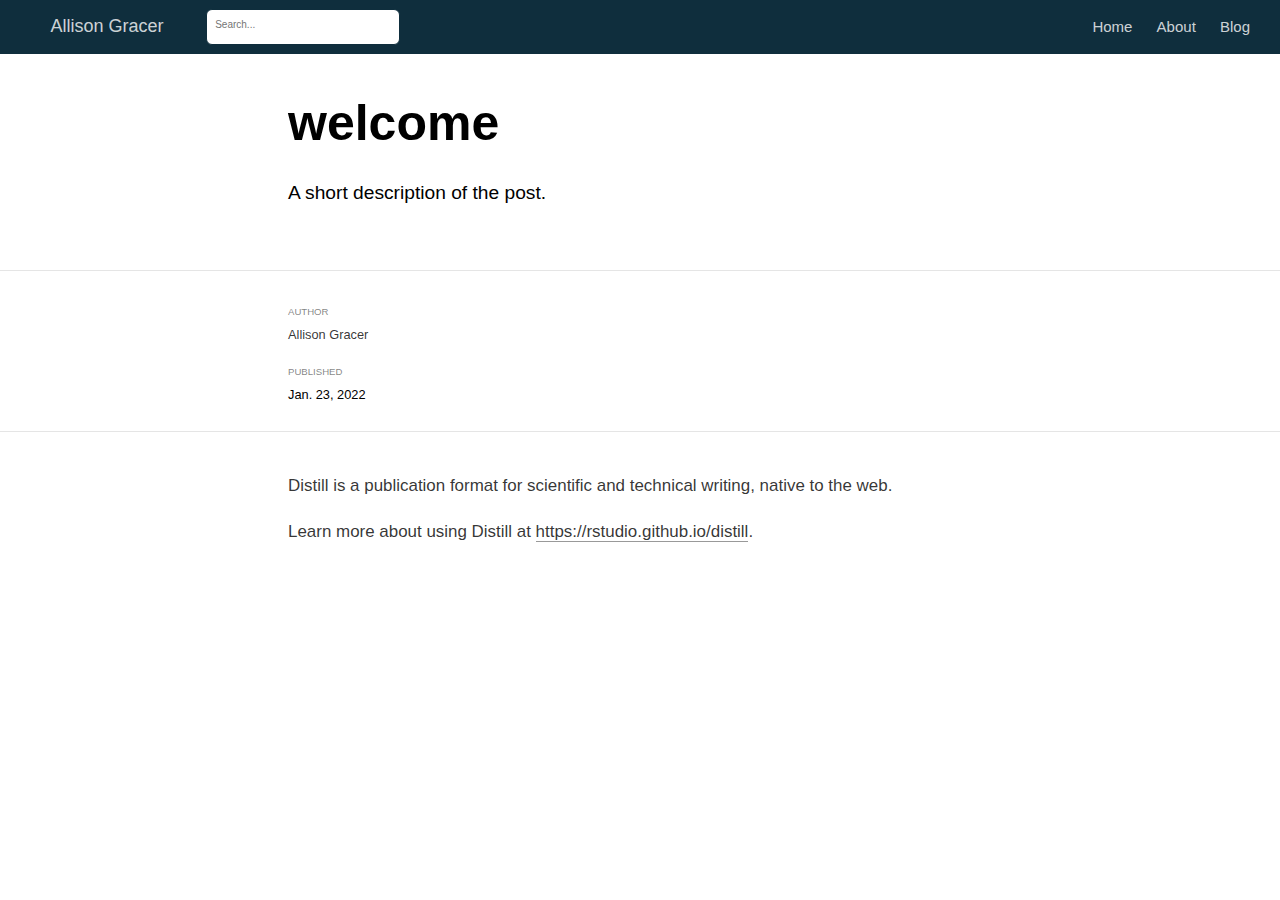
==== docs/posts/2022-01-23-welcome/index.html @ 35ce3a7e "Initial commit" ====
<!DOCTYPE html>

<html xmlns="http://www.w3.org/1999/xhtml" lang="" xml:lang="">

<head>
  <meta charset="utf-8"/>
  <meta name="viewport" content="width=device-width, initial-scale=1"/>
  <meta http-equiv="X-UA-Compatible" content="IE=Edge,chrome=1"/>
  <meta name="generator" content="distill" />

  <style type="text/css">
  /* Hide doc at startup (prevent jankiness while JS renders/transforms) */
  body {
    visibility: hidden;
  }
  </style>

 <!--radix_placeholder_import_source-->
 <!--/radix_placeholder_import_source-->

<style type="text/css">code{white-space: pre;}</style>
<style type="text/css" data-origin="pandoc">
pre > code.sourceCode { white-space: pre; position: relative; }
pre > code.sourceCode > span { display: inline-block; line-height: 1.25; }
pre > code.sourceCode > span:empty { height: 1.2em; }
.sourceCode { overflow: visible; }
code.sourceCode > span { color: inherit; text-decoration: inherit; }
div.sourceCode { margin: 1em 0; }
pre.sourceCode { margin: 0; }
@media screen {
div.sourceCode { overflow: auto; }
}
@media print {
pre > code.sourceCode { white-space: pre-wrap; }
pre > code.sourceCode > span { text-indent: -5em; padding-left: 5em; }
}
pre.numberSource code
  { counter-reset: source-line 0; }
pre.numberSource code > span
  { position: relative; left: -4em; counter-increment: source-line; }
pre.numberSource code > span > a:first-child::before
  { content: counter(source-line);
    position: relative; left: -1em; text-align: right; vertical-align: baseline;
    border: none; display: inline-block;
    -webkit-touch-callout: none; -webkit-user-select: none;
    -khtml-user-select: none; -moz-user-select: none;
    -ms-user-select: none; user-select: none;
    padding: 0 4px; width: 4em;
    color: #aaaaaa;
  }
pre.numberSource { margin-left: 3em; border-left: 1px solid #aaaaaa;  padding-left: 4px; }
div.sourceCode
  {   }
@media screen {
pre > code.sourceCode > span > a:first-child::before { text-decoration: underline; }
}
code span.al { color: #ad0000; } /* Alert */
code span.an { color: #5e5e5e; } /* Annotation */
code span.at { } /* Attribute */
code span.bn { color: #ad0000; } /* BaseN */
code span.bu { } /* BuiltIn */
code span.cf { color: #007ba5; } /* ControlFlow */
code span.ch { color: #20794d; } /* Char */
code span.cn { color: #8f5902; } /* Constant */
code span.co { color: #5e5e5e; } /* Comment */
code span.cv { color: #5e5e5e; font-style: italic; } /* CommentVar */
code span.do { color: #5e5e5e; font-style: italic; } /* Documentation */
code span.dt { color: #ad0000; } /* DataType */
code span.dv { color: #ad0000; } /* DecVal */
code span.er { color: #ad0000; } /* Error */
code span.ex { } /* Extension */
code span.fl { color: #ad0000; } /* Float */
code span.fu { color: #4758ab; } /* Function */
code span.im { } /* Import */
code span.in { color: #5e5e5e; } /* Information */
code span.kw { color: #007ba5; } /* Keyword */
code span.op { color: #5e5e5e; } /* Operator */
code span.ot { color: #007ba5; } /* Other */
code span.pp { color: #ad0000; } /* Preprocessor */
code span.sc { color: #5e5e5e; } /* SpecialChar */
code span.ss { color: #20794d; } /* SpecialString */
code span.st { color: #20794d; } /* String */
code span.va { color: #111111; } /* Variable */
code span.vs { color: #20794d; } /* VerbatimString */
code span.wa { color: #5e5e5e; font-style: italic; } /* Warning */
</style>


  <!--radix_placeholder_meta_tags-->
<title>Allison Gracer: welcome</title>

<meta property="description" itemprop="description" content="A short description of the post."/>


<!--  https://schema.org/Article -->
<meta property="article:published" itemprop="datePublished" content="2022-01-23"/>
<meta property="article:created" itemprop="dateCreated" content="2022-01-23"/>
<meta name="article:author" content="Allison Gracer"/>

<!--  https://developers.facebook.com/docs/sharing/webmasters#markup -->
<meta property="og:title" content="Allison Gracer: welcome"/>
<meta property="og:type" content="article"/>
<meta property="og:description" content="A short description of the post."/>
<meta property="og:locale" content="en_US"/>
<meta property="og:site_name" content="Allison Gracer"/>

<!--  https://dev.twitter.com/cards/types/summary -->
<meta property="twitter:card" content="summary"/>
<meta property="twitter:title" content="Allison Gracer: welcome"/>
<meta property="twitter:description" content="A short description of the post."/>

<!--/radix_placeholder_meta_tags-->
  <!--radix_placeholder_rmarkdown_metadata-->

<script type="text/json" id="radix-rmarkdown-metadata">
{"type":"list","attributes":{"names":{"type":"character","attributes":{},"value":["title","description","author","date","output"]}},"value":[{"type":"character","attributes":{},"value":["welcome"]},{"type":"character","attributes":{},"value":["A short description of the post."]},{"type":"list","attributes":{},"value":[{"type":"list","attributes":{"names":{"type":"character","attributes":{},"value":["name"]}},"value":[{"type":"character","attributes":{},"value":["Allison Gracer"]}]}]},{"type":"character","attributes":{},"value":["2022-01-23"]},{"type":"list","attributes":{"names":{"type":"character","attributes":{},"value":["distill::distill_article"]}},"value":[{"type":"list","attributes":{"names":{"type":"character","attributes":{},"value":["self_contained"]}},"value":[{"type":"logical","attributes":{},"value":[false]}]}]}]}
</script>
<!--/radix_placeholder_rmarkdown_metadata-->
  
  <script type="text/json" id="radix-resource-manifest">
  {"type":"NULL"}
  </script>
  <!--radix_placeholder_navigation_in_header-->
<meta name="distill:offset" content="../.."/>

<script type="application/javascript">

  window.headroom_prevent_pin = false;

  window.document.addEventListener("DOMContentLoaded", function (event) {

    // initialize headroom for banner
    var header = $('header').get(0);
    var headerHeight = header.offsetHeight;
    var headroom = new Headroom(header, {
      tolerance: 5,
      onPin : function() {
        if (window.headroom_prevent_pin) {
          window.headroom_prevent_pin = false;
          headroom.unpin();
        }
      }
    });
    headroom.init();
    if(window.location.hash)
      headroom.unpin();
    $(header).addClass('headroom--transition');

    // offset scroll location for banner on hash change
    // (see: https://github.com/WickyNilliams/headroom.js/issues/38)
    window.addEventListener("hashchange", function(event) {
      window.scrollTo(0, window.pageYOffset - (headerHeight + 25));
    });

    // responsive menu
    $('.distill-site-header').each(function(i, val) {
      var topnav = $(this);
      var toggle = topnav.find('.nav-toggle');
      toggle.on('click', function() {
        topnav.toggleClass('responsive');
      });
    });

    // nav dropdowns
    $('.nav-dropbtn').click(function(e) {
      $(this).next('.nav-dropdown-content').toggleClass('nav-dropdown-active');
      $(this).parent().siblings('.nav-dropdown')
         .children('.nav-dropdown-content').removeClass('nav-dropdown-active');
    });
    $("body").click(function(e){
      $('.nav-dropdown-content').removeClass('nav-dropdown-active');
    });
    $(".nav-dropdown").click(function(e){
      e.stopPropagation();
    });
  });
</script>

<style type="text/css">

/* Theme (user-documented overrideables for nav appearance) */

.distill-site-nav {
  color: rgba(255, 255, 255, 0.8);
  background-color: #0F2E3D;
  font-size: 15px;
  font-weight: 300;
}

.distill-site-nav a {
  color: inherit;
  text-decoration: none;
}

.distill-site-nav a:hover {
  color: white;
}

@media print {
  .distill-site-nav {
    display: none;
  }
}

.distill-site-header {

}

.distill-site-footer {

}


/* Site Header */

.distill-site-header {
  width: 100%;
  box-sizing: border-box;
  z-index: 3;
}

.distill-site-header .nav-left {
  display: inline-block;
  margin-left: 8px;
}

@media screen and (max-width: 768px) {
  .distill-site-header .nav-left {
    margin-left: 0;
  }
}


.distill-site-header .nav-right {
  float: right;
  margin-right: 8px;
}

.distill-site-header a,
.distill-site-header .title {
  display: inline-block;
  text-align: center;
  padding: 14px 10px 14px 10px;
}

.distill-site-header .title {
  font-size: 18px;
  min-width: 150px;
}

.distill-site-header .logo {
  padding: 0;
}

.distill-site-header .logo img {
  display: none;
  max-height: 20px;
  width: auto;
  margin-bottom: -4px;
}

.distill-site-header .nav-image img {
  max-height: 18px;
  width: auto;
  display: inline-block;
  margin-bottom: -3px;
}



@media screen and (min-width: 1000px) {
  .distill-site-header .logo img {
    display: inline-block;
  }
  .distill-site-header .nav-left {
    margin-left: 20px;
  }
  .distill-site-header .nav-right {
    margin-right: 20px;
  }
  .distill-site-header .title {
    padding-left: 12px;
  }
}


.distill-site-header .nav-toggle {
  display: none;
}

.nav-dropdown {
  display: inline-block;
  position: relative;
}

.nav-dropdown .nav-dropbtn {
  border: none;
  outline: none;
  color: rgba(255, 255, 255, 0.8);
  padding: 16px 10px;
  background-color: transparent;
  font-family: inherit;
  font-size: inherit;
  font-weight: inherit;
  margin: 0;
  margin-top: 1px;
  z-index: 2;
}

.nav-dropdown-content {
  display: none;
  position: absolute;
  background-color: white;
  min-width: 200px;
  border: 1px solid rgba(0,0,0,0.15);
  border-radius: 4px;
  box-shadow: 0px 8px 16px 0px rgba(0,0,0,0.1);
  z-index: 1;
  margin-top: 2px;
  white-space: nowrap;
  padding-top: 4px;
  padding-bottom: 4px;
}

.nav-dropdown-content hr {
  margin-top: 4px;
  margin-bottom: 4px;
  border: none;
  border-bottom: 1px solid rgba(0, 0, 0, 0.1);
}

.nav-dropdown-active {
  display: block;
}

.nav-dropdown-content a, .nav-dropdown-content .nav-dropdown-header {
  color: black;
  padding: 6px 24px;
  text-decoration: none;
  display: block;
  text-align: left;
}

.nav-dropdown-content .nav-dropdown-header {
  display: block;
  padding: 5px 24px;
  padding-bottom: 0;
  text-transform: uppercase;
  font-size: 14px;
  color: #999999;
  white-space: nowrap;
}

.nav-dropdown:hover .nav-dropbtn {
  color: white;
}

.nav-dropdown-content a:hover {
  background-color: #ddd;
  color: black;
}

.nav-right .nav-dropdown-content {
  margin-left: -45%;
  right: 0;
}

@media screen and (max-width: 768px) {
  .distill-site-header a, .distill-site-header .nav-dropdown  {display: none;}
  .distill-site-header a.nav-toggle {
    float: right;
    display: block;
  }
  .distill-site-header .title {
    margin-left: 0;
  }
  .distill-site-header .nav-right {
    margin-right: 0;
  }
  .distill-site-header {
    overflow: hidden;
  }
  .nav-right .nav-dropdown-content {
    margin-left: 0;
  }
}


@media screen and (max-width: 768px) {
  .distill-site-header.responsive {position: relative; min-height: 500px; }
  .distill-site-header.responsive a.nav-toggle {
    position: absolute;
    right: 0;
    top: 0;
  }
  .distill-site-header.responsive a,
  .distill-site-header.responsive .nav-dropdown {
    display: block;
    text-align: left;
  }
  .distill-site-header.responsive .nav-left,
  .distill-site-header.responsive .nav-right {
    width: 100%;
  }
  .distill-site-header.responsive .nav-dropdown {float: none;}
  .distill-site-header.responsive .nav-dropdown-content {position: relative;}
  .distill-site-header.responsive .nav-dropdown .nav-dropbtn {
    display: block;
    width: 100%;
    text-align: left;
  }
}

/* Site Footer */

.distill-site-footer {
  width: 100%;
  overflow: hidden;
  box-sizing: border-box;
  z-index: 3;
  margin-top: 30px;
  padding-top: 30px;
  padding-bottom: 30px;
  text-align: center;
}

/* Headroom */

d-title {
  padding-top: 6rem;
}

@media print {
  d-title {
    padding-top: 4rem;
  }
}

.headroom {
  z-index: 1000;
  position: fixed;
  top: 0;
  left: 0;
  right: 0;
}

.headroom--transition {
  transition: all .4s ease-in-out;
}

.headroom--unpinned {
  top: -100px;
}

.headroom--pinned {
  top: 0;
}

/* adjust viewport for navbar height */
/* helps vertically center bootstrap (non-distill) content */
.min-vh-100 {
  min-height: calc(100vh - 100px) !important;
}

</style>

<script src="../../site_libs/jquery-3.6.0/jquery-3.6.0.min.js"></script>
<link href="../../site_libs/font-awesome-5.1.0/css/all.css" rel="stylesheet"/>
<link href="../../site_libs/font-awesome-5.1.0/css/v4-shims.css" rel="stylesheet"/>
<script src="../../site_libs/headroom-0.9.4/headroom.min.js"></script>
<script src="../../site_libs/autocomplete-0.37.1/autocomplete.min.js"></script>
<script src="../../site_libs/fuse-6.4.1/fuse.min.js"></script>

<script type="application/javascript">

function getMeta(metaName) {
  var metas = document.getElementsByTagName('meta');
  for (let i = 0; i < metas.length; i++) {
    if (metas[i].getAttribute('name') === metaName) {
      return metas[i].getAttribute('content');
    }
  }
  return '';
}

function offsetURL(url) {
  var offset = getMeta('distill:offset');
  return offset ? offset + '/' + url : url;
}

function createFuseIndex() {

  // create fuse index
  var options = {
    keys: [
      { name: 'title', weight: 20 },
      { name: 'categories', weight: 15 },
      { name: 'description', weight: 10 },
      { name: 'contents', weight: 5 },
    ],
    ignoreLocation: true,
    threshold: 0
  };
  var fuse = new window.Fuse([], options);

  // fetch the main search.json
  return fetch(offsetURL('search.json'))
    .then(function(response) {
      if (response.status == 200) {
        return response.json().then(function(json) {
          // index main articles
          json.articles.forEach(function(article) {
            fuse.add(article);
          });
          // download collections and index their articles
          return Promise.all(json.collections.map(function(collection) {
            return fetch(offsetURL(collection)).then(function(response) {
              if (response.status === 200) {
                return response.json().then(function(articles) {
                  articles.forEach(function(article) {
                    fuse.add(article);
                  });
                })
              } else {
                return Promise.reject(
                  new Error('Unexpected status from search index request: ' +
                            response.status)
                );
              }
            });
          })).then(function() {
            return fuse;
          });
        });

      } else {
        return Promise.reject(
          new Error('Unexpected status from search index request: ' +
                      response.status)
        );
      }
    });
}

window.document.addEventListener("DOMContentLoaded", function (event) {

  // get search element (bail if we don't have one)
  var searchEl = window.document.getElementById('distill-search');
  if (!searchEl)
    return;

  createFuseIndex()
    .then(function(fuse) {

      // make search box visible
      searchEl.classList.remove('hidden');

      // initialize autocomplete
      var options = {
        autoselect: true,
        hint: false,
        minLength: 2,
      };
      window.autocomplete(searchEl, options, [{
        source: function(query, callback) {
          const searchOptions = {
            isCaseSensitive: false,
            shouldSort: true,
            minMatchCharLength: 2,
            limit: 10,
          };
          var results = fuse.search(query, searchOptions);
          callback(results
            .map(function(result) { return result.item; })
          );
        },
        templates: {
          suggestion: function(suggestion) {
            var img = suggestion.preview && Object.keys(suggestion.preview).length > 0
              ? `<img src="${offsetURL(suggestion.preview)}"</img>`
              : '';
            var html = `
              <div class="search-item">
                <h3>${suggestion.title}</h3>
                <div class="search-item-description">
                  ${suggestion.description || ''}
                </div>
                <div class="search-item-preview">
                  ${img}
                </div>
              </div>
            `;
            return html;
          }
        }
      }]).on('autocomplete:selected', function(event, suggestion) {
        window.location.href = offsetURL(suggestion.path);
      });
      // remove inline display style on autocompleter (we want to
      // manage responsive display via css)
      $('.algolia-autocomplete').css("display", "");
    })
    .catch(function(error) {
      console.log(error);
    });

});

</script>

<style type="text/css">

.nav-search {
  font-size: x-small;
}

/* Algolioa Autocomplete */

.algolia-autocomplete {
  display: inline-block;
  margin-left: 10px;
  vertical-align: sub;
  background-color: white;
  color: black;
  padding: 6px;
  padding-top: 8px;
  padding-bottom: 0;
  border-radius: 6px;
  border: 1px #0F2E3D solid;
  width: 180px;
}


@media screen and (max-width: 768px) {
  .distill-site-nav .algolia-autocomplete {
    display: none;
    visibility: hidden;
  }
  .distill-site-nav.responsive .algolia-autocomplete {
    display: inline-block;
    visibility: visible;
  }
  .distill-site-nav.responsive .algolia-autocomplete .aa-dropdown-menu {
    margin-left: 0;
    width: 400px;
    max-height: 400px;
  }
}

.algolia-autocomplete .aa-input, .algolia-autocomplete .aa-hint {
  width: 90%;
  outline: none;
  border: none;
}

.algolia-autocomplete .aa-hint {
  color: #999;
}
.algolia-autocomplete .aa-dropdown-menu {
  width: 550px;
  max-height: 70vh;
  overflow-x: visible;
  overflow-y: scroll;
  padding: 5px;
  margin-top: 3px;
  margin-left: -150px;
  background-color: #fff;
  border-radius: 5px;
  border: 1px solid #999;
  border-top: none;
}

.algolia-autocomplete .aa-dropdown-menu .aa-suggestion {
  cursor: pointer;
  padding: 5px 4px;
  border-bottom: 1px solid #eee;
}

.algolia-autocomplete .aa-dropdown-menu .aa-suggestion:last-of-type {
  border-bottom: none;
  margin-bottom: 2px;
}

.algolia-autocomplete .aa-dropdown-menu .aa-suggestion .search-item {
  overflow: hidden;
  font-size: 0.8em;
  line-height: 1.4em;
}

.algolia-autocomplete .aa-dropdown-menu .aa-suggestion .search-item h3 {
  font-size: 1rem;
  margin-block-start: 0;
  margin-block-end: 5px;
}

.algolia-autocomplete .aa-dropdown-menu .aa-suggestion .search-item-description {
  display: inline-block;
  overflow: hidden;
  height: 2.8em;
  width: 80%;
  margin-right: 4%;
}

.algolia-autocomplete .aa-dropdown-menu .aa-suggestion .search-item-preview {
  display: inline-block;
  width: 15%;
}

.algolia-autocomplete .aa-dropdown-menu .aa-suggestion .search-item-preview img {
  height: 3em;
  width: auto;
  display: none;
}

.algolia-autocomplete .aa-dropdown-menu .aa-suggestion .search-item-preview img[src] {
  display: initial;
}

.algolia-autocomplete .aa-dropdown-menu .aa-suggestion.aa-cursor {
  background-color: #eee;
}
.algolia-autocomplete .aa-dropdown-menu .aa-suggestion em {
  font-weight: bold;
  font-style: normal;
}

</style>


<!--/radix_placeholder_navigation_in_header-->
  <!--radix_placeholder_distill-->

<style type="text/css">

body {
  background-color: white;
}

.pandoc-table {
  width: 100%;
}

.pandoc-table>caption {
  margin-bottom: 10px;
}

.pandoc-table th:not([align]) {
  text-align: left;
}

.pagedtable-footer {
  font-size: 15px;
}

d-byline .byline {
  grid-template-columns: 2fr 2fr;
}

d-byline .byline h3 {
  margin-block-start: 1.5em;
}

d-byline .byline .authors-affiliations h3 {
  margin-block-start: 0.5em;
}

.authors-affiliations .orcid-id {
  width: 16px;
  height:16px;
  margin-left: 4px;
  margin-right: 4px;
  vertical-align: middle;
  padding-bottom: 2px;
}

d-title .dt-tags {
  margin-top: 1em;
  grid-column: text;
}

.dt-tags .dt-tag {
  text-decoration: none;
  display: inline-block;
  color: rgba(0,0,0,0.6);
  padding: 0em 0.4em;
  margin-right: 0.5em;
  margin-bottom: 0.4em;
  font-size: 70%;
  border: 1px solid rgba(0,0,0,0.2);
  border-radius: 3px;
  text-transform: uppercase;
  font-weight: 500;
}

d-article table.gt_table td,
d-article table.gt_table th {
  border-bottom: none;
}

.html-widget {
  margin-bottom: 2.0em;
}

.l-screen-inset {
  padding-right: 16px;
}

.l-screen .caption {
  margin-left: 10px;
}

.shaded {
  background: rgb(247, 247, 247);
  padding-top: 20px;
  padding-bottom: 20px;
  border-top: 1px solid rgba(0, 0, 0, 0.1);
  border-bottom: 1px solid rgba(0, 0, 0, 0.1);
}

.shaded .html-widget {
  margin-bottom: 0;
  border: 1px solid rgba(0, 0, 0, 0.1);
}

.shaded .shaded-content {
  background: white;
}

.text-output {
  margin-top: 0;
  line-height: 1.5em;
}

.hidden {
  display: none !important;
}

d-article {
  padding-top: 2.5rem;
  padding-bottom: 30px;
}

d-appendix {
  padding-top: 30px;
}

d-article>p>img {
  width: 100%;
}

d-article h2 {
  margin: 1rem 0 1.5rem 0;
}

d-article h3 {
  margin-top: 1.5rem;
}

d-article iframe {
  border: 1px solid rgba(0, 0, 0, 0.1);
  margin-bottom: 2.0em;
  width: 100%;
}

/* Tweak code blocks */

d-article div.sourceCode code,
d-article pre code {
  font-family: Consolas, Monaco, 'Andale Mono', 'Ubuntu Mono', monospace;
}

d-article pre,
d-article div.sourceCode,
d-article div.sourceCode pre {
  overflow: auto;
}

d-article div.sourceCode {
  background-color: white;
}

d-article div.sourceCode pre {
  padding-left: 10px;
  font-size: 12px;
  border-left: 2px solid rgba(0,0,0,0.1);
}

d-article pre {
  font-size: 12px;
  color: black;
  background: none;
  margin-top: 0;
  text-align: left;
  white-space: pre;
  word-spacing: normal;
  word-break: normal;
  word-wrap: normal;
  line-height: 1.5;

  -moz-tab-size: 4;
  -o-tab-size: 4;
  tab-size: 4;

  -webkit-hyphens: none;
  -moz-hyphens: none;
  -ms-hyphens: none;
  hyphens: none;
}

d-article pre a {
  border-bottom: none;
}

d-article pre a:hover {
  border-bottom: none;
  text-decoration: underline;
}

d-article details {
  grid-column: text;
  margin-bottom: 0.8em;
}

@media(min-width: 768px) {

d-article pre,
d-article div.sourceCode,
d-article div.sourceCode pre {
  overflow: visible !important;
}

d-article div.sourceCode pre {
  padding-left: 18px;
  font-size: 14px;
}

d-article pre {
  font-size: 14px;
}

}

figure img.external {
  background: white;
  border: 1px solid rgba(0, 0, 0, 0.1);
  box-shadow: 0 1px 8px rgba(0, 0, 0, 0.1);
  padding: 18px;
  box-sizing: border-box;
}

/* CSS for d-contents */

.d-contents {
  grid-column: text;
  color: rgba(0,0,0,0.8);
  font-size: 0.9em;
  padding-bottom: 1em;
  margin-bottom: 1em;
  padding-bottom: 0.5em;
  margin-bottom: 1em;
  padding-left: 0.25em;
  justify-self: start;
}

@media(min-width: 1000px) {
  .d-contents.d-contents-float {
    height: 0;
    grid-column-start: 1;
    grid-column-end: 4;
    justify-self: center;
    padding-right: 3em;
    padding-left: 2em;
  }
}

.d-contents nav h3 {
  font-size: 18px;
  margin-top: 0;
  margin-bottom: 1em;
}

.d-contents li {
  list-style-type: none
}

.d-contents nav > ul {
  padding-left: 0;
}

.d-contents ul {
  padding-left: 1em
}

.d-contents nav ul li {
  margin-top: 0.6em;
  margin-bottom: 0.2em;
}

.d-contents nav a {
  font-size: 13px;
  border-bottom: none;
  text-decoration: none
  color: rgba(0, 0, 0, 0.8);
}

.d-contents nav a:hover {
  text-decoration: underline solid rgba(0, 0, 0, 0.6)
}

.d-contents nav > ul > li > a {
  font-weight: 600;
}

.d-contents nav > ul > li > ul {
  font-weight: inherit;
}

.d-contents nav > ul > li > ul > li {
  margin-top: 0.2em;
}


.d-contents nav ul {
  margin-top: 0;
  margin-bottom: 0.25em;
}

.d-article-with-toc h2:nth-child(2) {
  margin-top: 0;
}


/* Figure */

.figure {
  position: relative;
  margin-bottom: 2.5em;
  margin-top: 1.5em;
}

.figure img {
  width: 100%;
}

.figure .caption {
  color: rgba(0, 0, 0, 0.6);
  font-size: 12px;
  line-height: 1.5em;
}

.figure img.external {
  background: white;
  border: 1px solid rgba(0, 0, 0, 0.1);
  box-shadow: 0 1px 8px rgba(0, 0, 0, 0.1);
  padding: 18px;
  box-sizing: border-box;
}

.figure .caption a {
  color: rgba(0, 0, 0, 0.6);
}

.figure .caption b,
.figure .caption strong, {
  font-weight: 600;
  color: rgba(0, 0, 0, 1.0);
}

/* Citations */

d-article .citation {
  color: inherit;
  cursor: inherit;
}

div.hanging-indent{
  margin-left: 1em; text-indent: -1em;
}

/* Citation hover box */

.tippy-box[data-theme~=light-border] {
  background-color: rgba(250, 250, 250, 0.95);
}

.tippy-content > p {
  margin-bottom: 0;
  padding: 2px;
}


/* Tweak 1000px media break to show more text */

@media(min-width: 1000px) {
  .base-grid,
  distill-header,
  d-title,
  d-abstract,
  d-article,
  d-appendix,
  distill-appendix,
  d-byline,
  d-footnote-list,
  d-citation-list,
  distill-footer {
    grid-template-columns: [screen-start] 1fr [page-start kicker-start] 80px [middle-start] 50px [text-start kicker-end] 65px 65px 65px 65px 65px 65px 65px 65px [text-end gutter-start] 65px [middle-end] 65px [page-end gutter-end] 1fr [screen-end];
    grid-column-gap: 16px;
  }

  .grid {
    grid-column-gap: 16px;
  }

  d-article {
    font-size: 1.06rem;
    line-height: 1.7em;
  }
  figure .caption, .figure .caption, figure figcaption {
    font-size: 13px;
  }
}

@media(min-width: 1180px) {
  .base-grid,
  distill-header,
  d-title,
  d-abstract,
  d-article,
  d-appendix,
  distill-appendix,
  d-byline,
  d-footnote-list,
  d-citation-list,
  distill-footer {
    grid-template-columns: [screen-start] 1fr [page-start kicker-start] 60px [middle-start] 60px [text-start kicker-end] 60px 60px 60px 60px 60px 60px 60px 60px [text-end gutter-start] 60px [middle-end] 60px [page-end gutter-end] 1fr [screen-end];
    grid-column-gap: 32px;
  }

  .grid {
    grid-column-gap: 32px;
  }
}


/* Get the citation styles for the appendix (not auto-injected on render since
   we do our own rendering of the citation appendix) */

d-appendix .citation-appendix,
.d-appendix .citation-appendix {
  font-size: 11px;
  line-height: 15px;
  border-left: 1px solid rgba(0, 0, 0, 0.1);
  padding-left: 18px;
  border: 1px solid rgba(0,0,0,0.1);
  background: rgba(0, 0, 0, 0.02);
  padding: 10px 18px;
  border-radius: 3px;
  color: rgba(150, 150, 150, 1);
  overflow: hidden;
  margin-top: -12px;
  white-space: pre-wrap;
  word-wrap: break-word;
}

/* Include appendix styles here so they can be overridden */

d-appendix {
  contain: layout style;
  font-size: 0.8em;
  line-height: 1.7em;
  margin-top: 60px;
  margin-bottom: 0;
  border-top: 1px solid rgba(0, 0, 0, 0.1);
  color: rgba(0,0,0,0.5);
  padding-top: 60px;
  padding-bottom: 48px;
}

d-appendix h3 {
  grid-column: page-start / text-start;
  font-size: 15px;
  font-weight: 500;
  margin-top: 1em;
  margin-bottom: 0;
  color: rgba(0,0,0,0.65);
}

d-appendix h3 + * {
  margin-top: 1em;
}

d-appendix ol {
  padding: 0 0 0 15px;
}

@media (min-width: 768px) {
  d-appendix ol {
    padding: 0 0 0 30px;
    margin-left: -30px;
  }
}

d-appendix li {
  margin-bottom: 1em;
}

d-appendix a {
  color: rgba(0, 0, 0, 0.6);
}

d-appendix > * {
  grid-column: text;
}

d-appendix > d-footnote-list,
d-appendix > d-citation-list,
d-appendix > distill-appendix {
  grid-column: screen;
}

/* Include footnote styles here so they can be overridden */

d-footnote-list {
  contain: layout style;
}

d-footnote-list > * {
  grid-column: text;
}

d-footnote-list a.footnote-backlink {
  color: rgba(0,0,0,0.3);
  padding-left: 0.5em;
}



/* Anchor.js */

.anchorjs-link {
  /*transition: all .25s linear; */
  text-decoration: none;
  border-bottom: none;
}
*:hover > .anchorjs-link {
  margin-left: -1.125em !important;
  text-decoration: none;
  border-bottom: none;
}

/* Social footer */

.social_footer {
  margin-top: 30px;
  margin-bottom: 0;
  color: rgba(0,0,0,0.67);
}

.disqus-comments {
  margin-right: 30px;
}

.disqus-comment-count {
  border-bottom: 1px solid rgba(0, 0, 0, 0.4);
  cursor: pointer;
}

#disqus_thread {
  margin-top: 30px;
}

.article-sharing a {
  border-bottom: none;
  margin-right: 8px;
}

.article-sharing a:hover {
  border-bottom: none;
}

.sidebar-section.subscribe {
  font-size: 12px;
  line-height: 1.6em;
}

.subscribe p {
  margin-bottom: 0.5em;
}


.article-footer .subscribe {
  font-size: 15px;
  margin-top: 45px;
}


.sidebar-section.custom {
  font-size: 12px;
  line-height: 1.6em;
}

.custom p {
  margin-bottom: 0.5em;
}

/* Styles for listing layout (hide title) */
.layout-listing d-title, .layout-listing .d-title {
  display: none;
}

/* Styles for posts lists (not auto-injected) */


.posts-with-sidebar {
  padding-left: 45px;
  padding-right: 45px;
}

.posts-list .description h2,
.posts-list .description p {
  font-family: -apple-system, BlinkMacSystemFont, "Segoe UI", Roboto, Oxygen, Ubuntu, Cantarell, "Fira Sans", "Droid Sans", "Helvetica Neue", Arial, sans-serif;
}

.posts-list .description h2 {
  font-weight: 700;
  border-bottom: none;
  padding-bottom: 0;
}

.posts-list h2.post-tag {
  border-bottom: 1px solid rgba(0, 0, 0, 0.2);
  padding-bottom: 12px;
}
.posts-list {
  margin-top: 60px;
  margin-bottom: 24px;
}

.posts-list .post-preview {
  text-decoration: none;
  overflow: hidden;
  display: block;
  border-bottom: 1px solid rgba(0, 0, 0, 0.1);
  padding: 24px 0;
}

.post-preview-last {
  border-bottom: none !important;
}

.posts-list .posts-list-caption {
  grid-column: screen;
  font-weight: 400;
}

.posts-list .post-preview h2 {
  margin: 0 0 6px 0;
  line-height: 1.2em;
  font-style: normal;
  font-size: 24px;
}

.posts-list .post-preview p {
  margin: 0 0 12px 0;
  line-height: 1.4em;
  font-size: 16px;
}

.posts-list .post-preview .thumbnail {
  box-sizing: border-box;
  margin-bottom: 24px;
  position: relative;
  max-width: 500px;
}
.posts-list .post-preview img {
  width: 100%;
  display: block;
}

.posts-list .metadata {
  font-size: 12px;
  line-height: 1.4em;
  margin-bottom: 18px;
}

.posts-list .metadata > * {
  display: inline-block;
}

.posts-list .metadata .publishedDate {
  margin-right: 2em;
}

.posts-list .metadata .dt-authors {
  display: block;
  margin-top: 0.3em;
  margin-right: 2em;
}

.posts-list .dt-tags {
  display: block;
  line-height: 1em;
}

.posts-list .dt-tags .dt-tag {
  display: inline-block;
  color: rgba(0,0,0,0.6);
  padding: 0.3em 0.4em;
  margin-right: 0.2em;
  margin-bottom: 0.4em;
  font-size: 60%;
  border: 1px solid rgba(0,0,0,0.2);
  border-radius: 3px;
  text-transform: uppercase;
  font-weight: 500;
}

.posts-list img {
  opacity: 1;
}

.posts-list img[data-src] {
  opacity: 0;
}

.posts-more {
  clear: both;
}


.posts-sidebar {
  font-size: 16px;
}

.posts-sidebar h3 {
  font-size: 16px;
  margin-top: 0;
  margin-bottom: 0.5em;
  font-weight: 400;
  text-transform: uppercase;
}

.sidebar-section {
  margin-bottom: 30px;
}

.categories ul {
  list-style-type: none;
  margin: 0;
  padding: 0;
}

.categories li {
  color: rgba(0, 0, 0, 0.8);
  margin-bottom: 0;
}

.categories li>a {
  border-bottom: none;
}

.categories li>a:hover {
  border-bottom: 1px solid rgba(0, 0, 0, 0.4);
}

.categories .active {
  font-weight: 600;
}

.categories .category-count {
  color: rgba(0, 0, 0, 0.4);
}


@media(min-width: 768px) {
  .posts-list .post-preview h2 {
    font-size: 26px;
  }
  .posts-list .post-preview .thumbnail {
    float: right;
    width: 30%;
    margin-bottom: 0;
  }
  .posts-list .post-preview .description {
    float: left;
    width: 45%;
  }
  .posts-list .post-preview .metadata {
    float: left;
    width: 20%;
    margin-top: 8px;
  }
  .posts-list .post-preview p {
    margin: 0 0 12px 0;
    line-height: 1.5em;
    font-size: 16px;
  }
  .posts-with-sidebar .posts-list {
    float: left;
    width: 75%;
  }
  .posts-with-sidebar .posts-sidebar {
    float: right;
    width: 20%;
    margin-top: 60px;
    padding-top: 24px;
    padding-bottom: 24px;
  }
}


/* Improve display for browsers without grid (IE/Edge <= 15) */

.downlevel {
  line-height: 1.6em;
  font-family: -apple-system, BlinkMacSystemFont, "Segoe UI", Roboto, Oxygen, Ubuntu, Cantarell, "Fira Sans", "Droid Sans", "Helvetica Neue", Arial, sans-serif;
  margin: 0;
}

.downlevel .d-title {
  padding-top: 6rem;
  padding-bottom: 1.5rem;
}

.downlevel .d-title h1 {
  font-size: 50px;
  font-weight: 700;
  line-height: 1.1em;
  margin: 0 0 0.5rem;
}

.downlevel .d-title p {
  font-weight: 300;
  font-size: 1.2rem;
  line-height: 1.55em;
  margin-top: 0;
}

.downlevel .d-byline {
  padding-top: 0.8em;
  padding-bottom: 0.8em;
  font-size: 0.8rem;
  line-height: 1.8em;
}

.downlevel .section-separator {
  border: none;
  border-top: 1px solid rgba(0, 0, 0, 0.1);
}

.downlevel .d-article {
  font-size: 1.06rem;
  line-height: 1.7em;
  padding-top: 1rem;
  padding-bottom: 2rem;
}


.downlevel .d-appendix {
  padding-left: 0;
  padding-right: 0;
  max-width: none;
  font-size: 0.8em;
  line-height: 1.7em;
  margin-bottom: 0;
  color: rgba(0,0,0,0.5);
  padding-top: 40px;
  padding-bottom: 48px;
}

.downlevel .footnotes ol {
  padding-left: 13px;
}

.downlevel .base-grid,
.downlevel .distill-header,
.downlevel .d-title,
.downlevel .d-abstract,
.downlevel .d-article,
.downlevel .d-appendix,
.downlevel .distill-appendix,
.downlevel .d-byline,
.downlevel .d-footnote-list,
.downlevel .d-citation-list,
.downlevel .distill-footer,
.downlevel .appendix-bottom,
.downlevel .posts-container {
  padding-left: 40px;
  padding-right: 40px;
}

@media(min-width: 768px) {
  .downlevel .base-grid,
  .downlevel .distill-header,
  .downlevel .d-title,
  .downlevel .d-abstract,
  .downlevel .d-article,
  .downlevel .d-appendix,
  .downlevel .distill-appendix,
  .downlevel .d-byline,
  .downlevel .d-footnote-list,
  .downlevel .d-citation-list,
  .downlevel .distill-footer,
  .downlevel .appendix-bottom,
  .downlevel .posts-container {
  padding-left: 150px;
  padding-right: 150px;
  max-width: 900px;
}
}

.downlevel pre code {
  display: block;
  border-left: 2px solid rgba(0, 0, 0, .1);
  padding: 0 0 0 20px;
  font-size: 14px;
}

.downlevel code, .downlevel pre {
  color: black;
  background: none;
  font-family: Consolas, Monaco, 'Andale Mono', 'Ubuntu Mono', monospace;
  text-align: left;
  white-space: pre;
  word-spacing: normal;
  word-break: normal;
  word-wrap: normal;
  line-height: 1.5;

  -moz-tab-size: 4;
  -o-tab-size: 4;
  tab-size: 4;

  -webkit-hyphens: none;
  -moz-hyphens: none;
  -ms-hyphens: none;
  hyphens: none;
}

.downlevel .posts-list .post-preview {
  color: inherit;
}



</style>

<script type="application/javascript">

function is_downlevel_browser() {
  if (bowser.isUnsupportedBrowser({ msie: "12", msedge: "16"},
                                 window.navigator.userAgent)) {
    return true;
  } else {
    return window.load_distill_framework === undefined;
  }
}

// show body when load is complete
function on_load_complete() {

  // add anchors
  if (window.anchors) {
    window.anchors.options.placement = 'left';
    window.anchors.add('d-article > h2, d-article > h3, d-article > h4, d-article > h5');
  }


  // set body to visible
  document.body.style.visibility = 'visible';

  // force redraw for leaflet widgets
  if (window.HTMLWidgets) {
    var maps = window.HTMLWidgets.findAll(".leaflet");
    $.each(maps, function(i, el) {
      var map = this.getMap();
      map.invalidateSize();
      map.eachLayer(function(layer) {
        if (layer instanceof L.TileLayer)
          layer.redraw();
      });
    });
  }

  // trigger 'shown' so htmlwidgets resize
  $('d-article').trigger('shown');
}

function init_distill() {

  init_common();

  // create front matter
  var front_matter = $('<d-front-matter></d-front-matter>');
  $('#distill-front-matter').wrap(front_matter);

  // create d-title
  $('.d-title').changeElementType('d-title');

  // create d-byline
  var byline = $('<d-byline></d-byline>');
  $('.d-byline').replaceWith(byline);

  // create d-article
  var article = $('<d-article></d-article>');
  $('.d-article').wrap(article).children().unwrap();

  // move posts container into article
  $('.posts-container').appendTo($('d-article'));

  // create d-appendix
  $('.d-appendix').changeElementType('d-appendix');

  // flag indicating that we have appendix items
  var appendix = $('.appendix-bottom').children('h3').length > 0;

  // replace footnotes with <d-footnote>
  $('.footnote-ref').each(function(i, val) {
    appendix = true;
    var href = $(this).attr('href');
    var id = href.replace('#', '');
    var fn = $('#' + id);
    var fn_p = $('#' + id + '>p');
    fn_p.find('.footnote-back').remove();
    var text = fn_p.html();
    var dtfn = $('<d-footnote></d-footnote>');
    dtfn.html(text);
    $(this).replaceWith(dtfn);
  });
  // remove footnotes
  $('.footnotes').remove();

  // move refs into #references-listing
  $('#references-listing').replaceWith($('#refs'));

  $('h1.appendix, h2.appendix').each(function(i, val) {
    $(this).changeElementType('h3');
  });
  $('h3.appendix').each(function(i, val) {
    var id = $(this).attr('id');
    $('.d-contents a[href="#' + id + '"]').parent().remove();
    appendix = true;
    $(this).nextUntil($('h1, h2, h3')).addBack().appendTo($('d-appendix'));
  });

  // show d-appendix if we have appendix content
  $("d-appendix").css('display', appendix ? 'grid' : 'none');

  // localize layout chunks to just output
  $('.layout-chunk').each(function(i, val) {

    // capture layout
    var layout = $(this).attr('data-layout');

    // apply layout to markdown level block elements
    var elements = $(this).children().not('details, div.sourceCode, pre, script');
    elements.each(function(i, el) {
      var layout_div = $('<div class="' + layout + '"></div>');
      if (layout_div.hasClass('shaded')) {
        var shaded_content = $('<div class="shaded-content"></div>');
        $(this).wrap(shaded_content);
        $(this).parent().wrap(layout_div);
      } else {
        $(this).wrap(layout_div);
      }
    });


    // unwrap the layout-chunk div
    $(this).children().unwrap();
  });

  // remove code block used to force  highlighting css
  $('.distill-force-highlighting-css').parent().remove();

  // remove empty line numbers inserted by pandoc when using a
  // custom syntax highlighting theme
  $('code.sourceCode a:empty').remove();

  // load distill framework
  load_distill_framework();

  // wait for window.distillRunlevel == 4 to do post processing
  function distill_post_process() {

    if (!window.distillRunlevel || window.distillRunlevel < 4)
      return;

    // hide author/affiliations entirely if we have no authors
    var front_matter = JSON.parse($("#distill-front-matter").html());
    var have_authors = front_matter.authors && front_matter.authors.length > 0;
    if (!have_authors)
      $('d-byline').addClass('hidden');

    // article with toc class
    $('.d-contents').parent().addClass('d-article-with-toc');

    // strip links that point to #
    $('.authors-affiliations').find('a[href="#"]').removeAttr('href');

    // add orcid ids
    $('.authors-affiliations').find('.author').each(function(i, el) {
      var orcid_id = front_matter.authors[i].orcidID;
      if (orcid_id) {
        var a = $('<a></a>');
        a.attr('href', 'https://orcid.org/' + orcid_id);
        var img = $('<img></img>');
        img.addClass('orcid-id');
        img.attr('alt', 'ORCID ID');
        img.attr('src','[data-uri]');
        a.append(img);
        $(this).append(a);
      }
    });

    // hide elements of author/affiliations grid that have no value
    function hide_byline_column(caption) {
      $('d-byline').find('h3:contains("' + caption + '")').parent().css('visibility', 'hidden');
    }

    // affiliations
    var have_affiliations = false;
    for (var i = 0; i<front_matter.authors.length; ++i) {
      var author = front_matter.authors[i];
      if (author.affiliation !== "&nbsp;") {
        have_affiliations = true;
        break;
      }
    }
    if (!have_affiliations)
      $('d-byline').find('h3:contains("Affiliations")').css('visibility', 'hidden');

    // published date
    if (!front_matter.publishedDate)
      hide_byline_column("Published");

    // document object identifier
    var doi = $('d-byline').find('h3:contains("DOI")');
    var doi_p = doi.next().empty();
    if (!front_matter.doi) {
      // if we have a citation and valid citationText then link to that
      if ($('#citation').length > 0 && front_matter.citationText) {
        doi.html('Citation');
        $('<a href="#citation"></a>')
          .text(front_matter.citationText)
          .appendTo(doi_p);
      } else {
        hide_byline_column("DOI");
      }
    } else {
      $('<a></a>')
         .attr('href', "https://doi.org/" + front_matter.doi)
         .html(front_matter.doi)
         .appendTo(doi_p);
    }

     // change plural form of authors/affiliations
    if (front_matter.authors.length === 1) {
      var grid = $('.authors-affiliations');
      grid.children('h3:contains("Authors")').text('Author');
      grid.children('h3:contains("Affiliations")').text('Affiliation');
    }

    // remove d-appendix and d-footnote-list local styles
    $('d-appendix > style:first-child').remove();
    $('d-footnote-list > style:first-child').remove();

    // move appendix-bottom entries to the bottom
    $('.appendix-bottom').appendTo('d-appendix').children().unwrap();
    $('.appendix-bottom').remove();

    // hoverable references
    $('span.citation[data-cites]').each(function() {
      var refs = $(this).attr('data-cites').split(" ");
      var refHtml = refs.map(function(ref) {
        return "<p>" + $('#ref-' + ref).html() + "</p>";
      }).join("\n");
      window.tippy(this, {
        allowHTML: true,
        content: refHtml,
        maxWidth: 500,
        interactive: true,
        interactiveBorder: 10,
        theme: 'light-border',
        placement: 'bottom-start'
      });
    });

    // clear polling timer
    clearInterval(tid);

    // show body now that everything is ready
    on_load_complete();
  }

  var tid = setInterval(distill_post_process, 50);
  distill_post_process();

}

function init_downlevel() {

  init_common();

   // insert hr after d-title
  $('.d-title').after($('<hr class="section-separator"/>'));

  // check if we have authors
  var front_matter = JSON.parse($("#distill-front-matter").html());
  var have_authors = front_matter.authors && front_matter.authors.length > 0;

  // manage byline/border
  if (!have_authors)
    $('.d-byline').remove();
  $('.d-byline').after($('<hr class="section-separator"/>'));
  $('.d-byline a').remove();

  // remove toc
  $('.d-contents').remove();

  // move appendix elements
  $('h1.appendix, h2.appendix').each(function(i, val) {
    $(this).changeElementType('h3');
  });
  $('h3.appendix').each(function(i, val) {
    $(this).nextUntil($('h1, h2, h3')).addBack().appendTo($('.d-appendix'));
  });


  // inject headers into references and footnotes
  var refs_header = $('<h3></h3>');
  refs_header.text('References');
  $('#refs').prepend(refs_header);

  var footnotes_header = $('<h3></h3');
  footnotes_header.text('Footnotes');
  $('.footnotes').children('hr').first().replaceWith(footnotes_header);

  // move appendix-bottom entries to the bottom
  $('.appendix-bottom').appendTo('.d-appendix').children().unwrap();
  $('.appendix-bottom').remove();

  // remove appendix if it's empty
  if ($('.d-appendix').children().length === 0)
    $('.d-appendix').remove();

  // prepend separator above appendix
  $('.d-appendix').before($('<hr class="section-separator" style="clear: both"/>'));

  // trim code
  $('pre>code').each(function(i, val) {
    $(this).html($.trim($(this).html()));
  });

  // move posts-container right before article
  $('.posts-container').insertBefore($('.d-article'));

  $('body').addClass('downlevel');

  on_load_complete();
}


function init_common() {

  // jquery plugin to change element types
  (function($) {
    $.fn.changeElementType = function(newType) {
      var attrs = {};

      $.each(this[0].attributes, function(idx, attr) {
        attrs[attr.nodeName] = attr.nodeValue;
      });

      this.replaceWith(function() {
        return $("<" + newType + "/>", attrs).append($(this).contents());
      });
    };
  })(jQuery);

  // prevent underline for linked images
  $('a > img').parent().css({'border-bottom' : 'none'});

  // mark non-body figures created by knitr chunks as 100% width
  $('.layout-chunk').each(function(i, val) {
    var figures = $(this).find('img, .html-widget');
    if ($(this).attr('data-layout') !== "l-body") {
      figures.css('width', '100%');
    } else {
      figures.css('max-width', '100%');
      figures.filter("[width]").each(function(i, val) {
        var fig = $(this);
        fig.css('width', fig.attr('width') + 'px');
      });

    }
  });

  // auto-append index.html to post-preview links in file: protocol
  // and in rstudio ide preview
  $('.post-preview').each(function(i, val) {
    if (window.location.protocol === "file:")
      $(this).attr('href', $(this).attr('href') + "index.html");
  });

  // get rid of index.html references in header
  if (window.location.protocol !== "file:") {
    $('.distill-site-header a[href]').each(function(i,val) {
      $(this).attr('href', $(this).attr('href').replace("index.html", "./"));
    });
  }

  // add class to pandoc style tables
  $('tr.header').parent('thead').parent('table').addClass('pandoc-table');
  $('.kable-table').children('table').addClass('pandoc-table');

  // add figcaption style to table captions
  $('caption').parent('table').addClass("figcaption");

  // initialize posts list
  if (window.init_posts_list)
    window.init_posts_list();

  // implmement disqus comment link
  $('.disqus-comment-count').click(function() {
    window.headroom_prevent_pin = true;
    $('#disqus_thread').toggleClass('hidden');
    if (!$('#disqus_thread').hasClass('hidden')) {
      var offset = $(this).offset();
      $(window).resize();
      $('html, body').animate({
        scrollTop: offset.top - 35
      });
    }
  });
}

document.addEventListener('DOMContentLoaded', function() {
  if (is_downlevel_browser())
    init_downlevel();
  else
    window.addEventListener('WebComponentsReady', init_distill);
});

</script>

<!--/radix_placeholder_distill-->
  <script src="../../site_libs/header-attrs-2.11/header-attrs.js"></script>
  <script src="../../site_libs/jquery-3.6.0/jquery-3.6.0.min.js"></script>
  <script src="../../site_libs/popper-2.6.0/popper.min.js"></script>
  <link href="../../site_libs/tippy-6.2.7/tippy.css" rel="stylesheet" />
  <link href="../../site_libs/tippy-6.2.7/tippy-light-border.css" rel="stylesheet" />
  <script src="../../site_libs/tippy-6.2.7/tippy.umd.min.js"></script>
  <script src="../../site_libs/anchor-4.2.2/anchor.min.js"></script>
  <script src="../../site_libs/bowser-1.9.3/bowser.min.js"></script>
  <script src="../../site_libs/webcomponents-2.0.0/webcomponents.js"></script>
  <script src="../../site_libs/distill-2.2.21/template.v2.js"></script>
  <!--radix_placeholder_site_in_header-->
<!--/radix_placeholder_site_in_header-->


</head>

<body>

<!--radix_placeholder_front_matter-->

<script id="distill-front-matter" type="text/json">
{"title":"welcome","description":"A short description of the post.","authors":[{"author":"Allison Gracer","authorURL":"#","affiliation":"&nbsp;","affiliationURL":"#","orcidID":""}],"publishedDate":"2022-01-23T00:00:00.000-08:00","citationText":"Gracer, 2022"}
</script>

<!--/radix_placeholder_front_matter-->
<!--radix_placeholder_navigation_before_body-->
<header class="header header--fixed" role="banner">
<nav class="distill-site-nav distill-site-header">
<div class="nav-left">
<a href="../../index.html" class="title">Allison Gracer</a>
<input id="distill-search" class="nav-search hidden" type="text" placeholder="Search..."/>
</div>
<div class="nav-right">
<a href="../../index.html">Home</a>
<a href="../../about.html">About</a>
<a href="../../blog.html">Blog</a>
<a href="javascript:void(0);" class="nav-toggle">&#9776;</a>
</div>
</nav>
</header>
<!--/radix_placeholder_navigation_before_body-->
<!--radix_placeholder_site_before_body-->
<!--/radix_placeholder_site_before_body-->

<div class="d-title">
<h1>welcome</h1>
<!--radix_placeholder_categories-->
<!--/radix_placeholder_categories-->
<p><p>A short description of the post.</p></p>
</div>

<div class="d-byline">
  Allison Gracer  
  
<br/>2022-01-23
</div>

<div class="d-article">
<p>Distill is a publication format for scientific and technical writing, native to the web.</p>
<p>Learn more about using Distill at <a href="https://rstudio.github.io/distill" class="uri">https://rstudio.github.io/distill</a>.</p>
<div class="sourceCode" id="cb1"><pre class="sourceCode r distill-force-highlighting-css"><code class="sourceCode r"></code></pre></div>
<!--radix_placeholder_article_footer-->
<!--/radix_placeholder_article_footer-->
</div>

<div class="d-appendix">
</div>


<!--radix_placeholder_site_after_body-->
<!--/radix_placeholder_site_after_body-->
<!--radix_placeholder_appendices-->
<div class="appendix-bottom"></div>
<!--/radix_placeholder_appendices-->
<!--radix_placeholder_navigation_after_body-->
<!--/radix_placeholder_navigation_after_body-->

</body>

</html>
---- docs/site_libs/font-awesome-5.1.0/css/all.css ----
/*!
 * Font Awesome Free 5.1.0 by @fontawesome - https://fontawesome.com
 * License - https://fontawesome.com/license (Icons: CC BY 4.0, Fonts: SIL OFL 1.1, Code: MIT License)
 */
.fa,.fab,.fal,.far,.fas{-moz-osx-font-smoothing:grayscale;-webkit-font-smoothing:antialiased;display:inline-block;font-style:normal;font-variant:normal;text-rendering:auto;line-height:1}.fa-lg{font-size:1.33333em;line-height:.75em;vertical-align:-.0667em}.fa-xs{font-size:.75em}.fa-sm{font-size:.875em}.fa-1x{font-size:1em}.fa-2x{font-size:2em}.fa-3x{font-size:3em}.fa-4x{font-size:4em}.fa-5x{font-size:5em}.fa-6x{font-size:6em}.fa-7x{font-size:7em}.fa-8x{font-size:8em}.fa-9x{font-size:9em}.fa-10x{font-size:10em}.fa-fw{text-align:center;width:1.25em}.fa-ul{list-style-type:none;margin-left:2.5em;padding-left:0}.fa-ul>li{position:relative}.fa-li{left:-2em;position:absolute;text-align:center;width:2em;line-height:inherit}.fa-border{border:.08em solid #eee;border-radius:.1em;padding:.2em .25em .15em}.fa-pull-left{float:left}.fa-pull-right{float:right}.fa.fa-pull-left,.fab.fa-pull-left,.fal.fa-pull-left,.far.fa-pull-left,.fas.fa-pull-left{margin-right:.3em}.fa.fa-pull-right,.fab.fa-pull-right,.fal.fa-pull-right,.far.fa-pull-right,.fas.fa-pull-right{margin-left:.3em}.fa-spin{animation:a 2s infinite linear}.fa-pulse{animation:a 1s infinite steps(8)}@keyframes a{0%{transform:rotate(0deg)}to{transform:rotate(1turn)}}.fa-rotate-90{-ms-filter:"progid:DXImageTransform.Microsoft.BasicImage(rotation=1)";transform:rotate(90deg)}.fa-rotate-180{-ms-filter:"progid:DXImageTransform.Microsoft.BasicImage(rotation=2)";transform:rotate(180deg)}.fa-rotate-270{-ms-filter:"progid:DXImageTransform.Microsoft.BasicImage(rotation=3)";transform:rotate(270deg)}.fa-flip-horizontal{-ms-filter:"progid:DXImageTransform.Microsoft.BasicImage(rotation=0, mirror=1)";transform:scaleX(-1)}.fa-flip-vertical{transform:scaleY(-1)}.fa-flip-horizontal.fa-flip-vertical,.fa-flip-vertical{-ms-filter:"progid:DXImageTransform.Microsoft.BasicImage(rotation=2, mirror=1)"}.fa-flip-horizontal.fa-flip-vertical{transform:scale(-1)}:root .fa-flip-horizontal,:root .fa-flip-vertical,:root .fa-rotate-90,:root .fa-rotate-180,:root .fa-rotate-270{-webkit-filter:none;filter:none}.fa-stack{display:inline-block;height:2em;line-height:2em;position:relative;vertical-align:middle;width:2em}.fa-stack-1x,.fa-stack-2x{left:0;position:absolute;text-align:center;width:100%}.fa-stack-1x{line-height:inherit}.fa-stack-2x{font-size:2em}.fa-inverse{color:#fff}.fa-500px:before{content:"\f26e"}.fa-accessible-icon:before{content:"\f368"}.fa-accusoft:before{content:"\f369"}.fa-address-book:before{content:"\f2b9"}.fa-address-card:before{content:"\f2bb"}.fa-adjust:before{content:"\f042"}.fa-adn:before{content:"\f170"}.fa-adversal:before{content:"\f36a"}.fa-affiliatetheme:before{content:"\f36b"}.fa-algolia:before{content:"\f36c"}.fa-align-center:before{content:"\f037"}.fa-align-justify:before{content:"\f039"}.fa-align-left:before{content:"\f036"}.fa-align-right:before{content:"\f038"}.fa-allergies:before{content:"\f461"}.fa-amazon:before{content:"\f270"}.fa-amazon-pay:before{content:"\f42c"}.fa-ambulance:before{content:"\f0f9"}.fa-american-sign-language-interpreting:before{content:"\f2a3"}.fa-amilia:before{content:"\f36d"}.fa-anchor:before{content:"\f13d"}.fa-android:before{content:"\f17b"}.fa-angellist:before{content:"\f209"}.fa-angle-double-down:before{content:"\f103"}.fa-angle-double-left:before{content:"\f100"}.fa-angle-double-right:before{content:"\f101"}.fa-angle-double-up:before{content:"\f102"}.fa-angle-down:before{content:"\f107"}.fa-angle-left:before{content:"\f104"}.fa-angle-right:before{content:"\f105"}.fa-angle-up:before{content:"\f106"}.fa-angry:before{content:"\f556"}.fa-angrycreative:before{content:"\f36e"}.fa-angular:before{content:"\f420"}.fa-app-store:before{content:"\f36f"}.fa-app-store-ios:before{content:"\f370"}.fa-apper:before{content:"\f371"}.fa-apple:before{content:"\f179"}.fa-apple-pay:before{content:"\f415"}.fa-archive:before{content:"\f187"}.fa-archway:before{content:"\f557"}.fa-arrow-alt-circle-down:before{content:"\f358"}.fa-arrow-alt-circle-left:before{content:"\f359"}.fa-arrow-alt-circle-right:before{content:"\f35a"}.fa-arrow-alt-circle-up:before{content:"\f35b"}.fa-arrow-circle-down:before{content:"\f0ab"}.fa-arrow-circle-left:before{content:"\f0a8"}.fa-arrow-circle-right:before{content:"\f0a9"}.fa-arrow-circle-up:before{content:"\f0aa"}.fa-arrow-down:before{content:"\f063"}.fa-arrow-left:before{content:"\f060"}.fa-arrow-right:before{content:"\f061"}.fa-arrow-up:before{content:"\f062"}.fa-arrows-alt:before{content:"\f0b2"}.fa-arrows-alt-h:before{content:"\f337"}.fa-arrows-alt-v:before{content:"\f338"}.fa-assistive-listening-systems:before{content:"\f2a2"}.fa-asterisk:before{content:"\f069"}.fa-asymmetrik:before{content:"\f372"}.fa-at:before{content:"\f1fa"}.fa-atlas:before{content:"\f558"}.fa-audible:before{content:"\f373"}.fa-audio-description:before{content:"\f29e"}.fa-autoprefixer:before{content:"\f41c"}.fa-avianex:before{content:"\f374"}.fa-aviato:before{content:"\f421"}.fa-award:before{content:"\f559"}.fa-aws:before{content:"\f375"}.fa-backspace:before{content:"\f55a"}.fa-backward:before{content:"\f04a"}.fa-balance-scale:before{content:"\f24e"}.fa-ban:before{content:"\f05e"}.fa-band-aid:before{content:"\f462"}.fa-bandcamp:before{content:"\f2d5"}.fa-barcode:before{content:"\f02a"}.fa-bars:before{content:"\f0c9"}.fa-baseball-ball:before{content:"\f433"}.fa-basketball-ball:before{content:"\f434"}.fa-bath:before{content:"\f2cd"}.fa-battery-empty:before{content:"\f244"}.fa-battery-full:before{content:"\f240"}.fa-battery-half:before{content:"\f242"}.fa-battery-quarter:before{content:"\f243"}.fa-battery-three-quarters:before{content:"\f241"}.fa-bed:before{content:"\f236"}.fa-beer:before{content:"\f0fc"}.fa-behance:before{content:"\f1b4"}.fa-behance-square:before{content:"\f1b5"}.fa-bell:before{content:"\f0f3"}.fa-bell-slash:before{content:"\f1f6"}.fa-bezier-curve:before{content:"\f55b"}.fa-bicycle:before{content:"\f206"}.fa-bimobject:before{content:"\f378"}.fa-binoculars:before{content:"\f1e5"}.fa-birthday-cake:before{content:"\f1fd"}.fa-bitbucket:before{content:"\f171"}.fa-bitcoin:before{content:"\f379"}.fa-bity:before{content:"\f37a"}.fa-black-tie:before{content:"\f27e"}.fa-blackberry:before{content:"\f37b"}.fa-blender:before{content:"\f517"}.fa-blind:before{content:"\f29d"}.fa-blogger:before{content:"\f37c"}.fa-blogger-b:before{content:"\f37d"}.fa-bluetooth:before{content:"\f293"}.fa-bluetooth-b:before{content:"\f294"}.fa-bold:before{content:"\f032"}.fa-bolt:before{content:"\f0e7"}.fa-bomb:before{content:"\f1e2"}.fa-bong:before{content:"\f55c"}.fa-book:before{content:"\f02d"}.fa-book-open:before{content:"\f518"}.fa-bookmark:before{content:"\f02e"}.fa-bowling-ball:before{content:"\f436"}.fa-box:before{content:"\f466"}.fa-box-open:before{content:"\f49e"}.fa-boxes:before{content:"\f468"}.fa-braille:before{content:"\f2a1"}.fa-briefcase:before{content:"\f0b1"}.fa-briefcase-medical:before{content:"\f469"}.fa-broadcast-tower:before{content:"\f519"}.fa-broom:before{content:"\f51a"}.fa-brush:before{content:"\f55d"}.fa-btc:before{content:"\f15a"}.fa-bug:before{content:"\f188"}.fa-building:before{content:"\f1ad"}.fa-bullhorn:before{content:"\f0a1"}.fa-bullseye:before{content:"\f140"}.fa-burn:before{content:"\f46a"}.fa-buromobelexperte:before{content:"\f37f"}.fa-bus:before{content:"\f207"}.fa-bus-alt:before{content:"\f55e"}.fa-buysellads:before{content:"\f20d"}.fa-calculator:before{content:"\f1ec"}.fa-calendar:before{content:"\f133"}.fa-calendar-alt:before{content:"\f073"}.fa-calendar-check:before{content:"\f274"}.fa-calendar-minus:before{content:"\f272"}.fa-calendar-plus:before{content:"\f271"}.fa-calendar-times:before{content:"\f273"}.fa-camera:before{content:"\f030"}.fa-camera-retro:before{content:"\f083"}.fa-cannabis:before{content:"\f55f"}.fa-capsules:before{content:"\f46b"}.fa-car:before{content:"\f1b9"}.fa-caret-down:before{content:"\f0d7"}.fa-caret-left:before{content:"\f0d9"}.fa-caret-right:before{content:"\f0da"}.fa-caret-square-down:before{content:"\f150"}.fa-caret-square-left:before{content:"\f191"}.fa-caret-square-right:before{content:"\f152"}.fa-caret-square-up:before{content:"\f151"}.fa-caret-up:before{content:"\f0d8"}.fa-cart-arrow-down:before{content:"\f218"}.fa-cart-plus:before{content:"\f217"}.fa-cc-amazon-pay:before{content:"\f42d"}.fa-cc-amex:before{content:"\f1f3"}.fa-cc-apple-pay:before{content:"\f416"}.fa-cc-diners-club:before{content:"\f24c"}.fa-cc-discover:before{content:"\f1f2"}.fa-cc-jcb:before{content:"\f24b"}.fa-cc-mastercard:before{content:"\f1f1"}.fa-cc-paypal:before{content:"\f1f4"}.fa-cc-stripe:before{content:"\f1f5"}.fa-cc-visa:before{content:"\f1f0"}.fa-centercode:before{content:"\f380"}.fa-certificate:before{content:"\f0a3"}.fa-chalkboard:before{content:"\f51b"}.fa-chalkboard-teacher:before{content:"\f51c"}.fa-chart-area:before{content:"\f1fe"}.fa-chart-bar:before{content:"\f080"}.fa-chart-line:before{content:"\f201"}.fa-chart-pie:before{content:"\f200"}.fa-check:before{content:"\f00c"}.fa-check-circle:before{content:"\f058"}.fa-check-double:before{content:"\f560"}.fa-check-square:before{content:"\f14a"}.fa-chess:before{content:"\f439"}.fa-chess-bishop:before{content:"\f43a"}.fa-chess-board:before{content:"\f43c"}.fa-chess-king:before{content:"\f43f"}.fa-chess-knight:before{content:"\f441"}.fa-chess-pawn:before{content:"\f443"}.fa-chess-queen:before{content:"\f445"}.fa-chess-rook:before{content:"\f447"}.fa-chevron-circle-down:before{content:"\f13a"}.fa-chevron-circle-left:before{content:"\f137"}.fa-chevron-circle-right:before{content:"\f138"}.fa-chevron-circle-up:before{content:"\f139"}.fa-chevron-down:before{content:"\f078"}.fa-chevron-left:before{content:"\f053"}.fa-chevron-right:before{content:"\f054"}.fa-chevron-up:before{content:"\f077"}.fa-child:before{content:"\f1ae"}.fa-chrome:before{content:"\f268"}.fa-church:before{content:"\f51d"}.fa-circle:before{content:"\f111"}.fa-circle-notch:before{content:"\f1ce"}.fa-clipboard:before{content:"\f328"}.fa-clipboard-check:before{content:"\f46c"}.fa-clipboard-list:before{content:"\f46d"}.fa-clock:before{content:"\f017"}.fa-clone:before{content:"\f24d"}.fa-closed-captioning:before{content:"\f20a"}.fa-cloud:before{content:"\f0c2"}.fa-cloud-download-alt:before{content:"\f381"}.fa-cloud-upload-alt:before{content:"\f382"}.fa-cloudscale:before{content:"\f383"}.fa-cloudsmith:before{content:"\f384"}.fa-cloudversify:before{content:"\f385"}.fa-cocktail:before{content:"\f561"}.fa-code:before{content:"\f121"}.fa-code-branch:before{content:"\f126"}.fa-codepen:before{content:"\f1cb"}.fa-codiepie:before{content:"\f284"}.fa-coffee:before{content:"\f0f4"}.fa-cog:before{content:"\f013"}.fa-cogs:before{content:"\f085"}.fa-coins:before{content:"\f51e"}.fa-columns:before{content:"\f0db"}.fa-comment:before{content:"\f075"}.fa-comment-alt:before{content:"\f27a"}.fa-comment-dots:before{content:"\f4ad"}.fa-comment-slash:before{content:"\f4b3"}.fa-comments:before{content:"\f086"}.fa-compact-disc:before{content:"\f51f"}.fa-compass:before{content:"\f14e"}.fa-compress:before{content:"\f066"}.fa-concierge-bell:before{content:"\f562"}.fa-connectdevelop:before{content:"\f20e"}.fa-contao:before{content:"\f26d"}.fa-cookie:before{content:"\f563"}.fa-cookie-bite:before{content:"\f564"}.fa-copy:before{content:"\f0c5"}.fa-copyright:before{content:"\f1f9"}.fa-couch:before{content:"\f4b8"}.fa-cpanel:before{content:"\f388"}.fa-creative-commons:before{content:"\f25e"}.fa-creative-commons-by:before{content:"\f4e7"}.fa-creative-commons-nc:before{content:"\f4e8"}.fa-creative-commons-nc-eu:before{content:"\f4e9"}.fa-creative-commons-nc-jp:before{content:"\f4ea"}.fa-creative-commons-nd:before{content:"\f4eb"}.fa-creative-commons-pd:before{content:"\f4ec"}.fa-creative-commons-pd-alt:before{content:"\f4ed"}.fa-creative-commons-remix:before{content:"\f4ee"}.fa-creative-commons-sa:before{content:"\f4ef"}.fa-creative-commons-sampling:before{content:"\f4f0"}.fa-creative-commons-sampling-plus:before{content:"\f4f1"}.fa-creative-commons-share:before{content:"\f4f2"}.fa-credit-card:before{content:"\f09d"}.fa-crop:before{content:"\f125"}.fa-crop-alt:before{content:"\f565"}.fa-crosshairs:before{content:"\f05b"}.fa-crow:before{content:"\f520"}.fa-crown:before{content:"\f521"}.fa-css3:before{content:"\f13c"}.fa-css3-alt:before{content:"\f38b"}.fa-cube:before{content:"\f1b2"}.fa-cubes:before{content:"\f1b3"}.fa-cut:before{content:"\f0c4"}.fa-cuttlefish:before{content:"\f38c"}.fa-d-and-d:before{content:"\f38d"}.fa-dashcube:before{content:"\f210"}.fa-database:before{content:"\f1c0"}.fa-deaf:before{content:"\f2a4"}.fa-delicious:before{content:"\f1a5"}.fa-deploydog:before{content:"\f38e"}.fa-deskpro:before{content:"\f38f"}.fa-desktop:before{content:"\f108"}.fa-deviantart:before{content:"\f1bd"}.fa-diagnoses:before{content:"\f470"}.fa-dice:before{content:"\f522"}.fa-dice-five:before{content:"\f523"}.fa-dice-four:before{content:"\f524"}.fa-dice-one:before{content:"\f525"}.fa-dice-six:before{content:"\f526"}.fa-dice-three:before{content:"\f527"}.fa-dice-two:before{content:"\f528"}.fa-digg:before{content:"\f1a6"}.fa-digital-ocean:before{content:"\f391"}.fa-digital-tachograph:before{content:"\f566"}.fa-discord:before{content:"\f392"}.fa-discourse:before{content:"\f393"}.fa-divide:before{content:"\f529"}.fa-dizzy:before{content:"\f567"}.fa-dna:before{content:"\f471"}.fa-dochub:before{content:"\f394"}.fa-docker:before{content:"\f395"}.fa-dollar-sign:before{content:"\f155"}.fa-dolly:before{content:"\f472"}.fa-dolly-flatbed:before{content:"\f474"}.fa-donate:before{content:"\f4b9"}.fa-door-closed:before{content:"\f52a"}.fa-door-open:before{content:"\f52b"}.fa-dot-circle:before{content:"\f192"}.fa-dove:before{content:"\f4ba"}.fa-download:before{content:"\f019"}.fa-draft2digital:before{content:"\f396"}.fa-drafting-compass:before{content:"\f568"}.fa-dribbble:before{content:"\f17d"}.fa-dribbble-square:before{content:"\f397"}.fa-dropbox:before{content:"\f16b"}.fa-drum:before{content:"\f569"}.fa-drum-steelpan:before{content:"\f56a"}.fa-drupal:before{content:"\f1a9"}.fa-dumbbell:before{content:"\f44b"}.fa-dyalog:before{content:"\f399"}.fa-earlybirds:before{content:"\f39a"}.fa-ebay:before{content:"\f4f4"}.fa-edge:before{content:"\f282"}.fa-edit:before{content:"\f044"}.fa-eject:before{content:"\f052"}.fa-elementor:before{content:"\f430"}.fa-ellipsis-h:before{content:"\f141"}.fa-ellipsis-v:before{content:"\f142"}.fa-ember:before{content:"\f423"}.fa-empire:before{content:"\f1d1"}.fa-envelope:before{content:"\f0e0"}.fa-envelope-open:before{content:"\f2b6"}.fa-envelope-square:before{content:"\f199"}.fa-envira:before{content:"\f299"}.fa-equals:before{content:"\f52c"}.fa-eraser:before{content:"\f12d"}.fa-erlang:before{content:"\f39d"}.fa-ethereum:before{content:"\f42e"}.fa-etsy:before{content:"\f2d7"}.fa-euro-sign:before{content:"\f153"}.fa-exchange-alt:before{content:"\f362"}.fa-exclamation:before{content:"\f12a"}.fa-exclamation-circle:before{content:"\f06a"}.fa-exclamation-triangle:before{content:"\f071"}.fa-expand:before{content:"\f065"}.fa-expand-arrows-alt:before{content:"\f31e"}.fa-expeditedssl:before{content:"\f23e"}.fa-external-link-alt:before{content:"\f35d"}.fa-external-link-square-alt:before{content:"\f360"}.fa-eye:before{content:"\f06e"}.fa-eye-dropper:before{content:"\f1fb"}.fa-eye-slash:before{content:"\f070"}.fa-facebook:before{content:"\f09a"}.fa-facebook-f:before{content:"\f39e"}.fa-facebook-messenger:before{content:"\f39f"}.fa-facebook-square:before{content:"\f082"}.fa-fast-backward:before{content:"\f049"}.fa-fast-forward:before{content:"\f050"}.fa-fax:before{content:"\f1ac"}.fa-feather:before{content:"\f52d"}.fa-feather-alt:before{content:"\f56b"}.fa-female:before{content:"\f182"}.fa-fighter-jet:before{content:"\f0fb"}.fa-file:before{content:"\f15b"}.fa-file-alt:before{content:"\f15c"}.fa-file-archive:before{content:"\f1c6"}.fa-file-audio:before{content:"\f1c7"}.fa-file-code:before{content:"\f1c9"}.fa-file-contract:before{content:"\f56c"}.fa-file-download:before{content:"\f56d"}.fa-file-excel:before{content:"\f1c3"}.fa-file-export:before{content:"\f56e"}.fa-file-image:before{content:"\f1c5"}.fa-file-import:before{content:"\f56f"}.fa-file-invoice:before{content:"\f570"}.fa-file-invoice-dollar:before{content:"\f571"}.fa-file-medical:before{content:"\f477"}.fa-file-medical-alt:before{content:"\f478"}.fa-file-pdf:before{content:"\f1c1"}.fa-file-powerpoint:before{content:"\f1c4"}.fa-file-prescription:before{content:"\f572"}.fa-file-signature:before{content:"\f573"}.fa-file-upload:before{content:"\f574"}.fa-file-video:before{content:"\f1c8"}.fa-file-word:before{content:"\f1c2"}.fa-fill:before{content:"\f575"}.fa-fill-drip:before{content:"\f576"}.fa-film:before{content:"\f008"}.fa-filter:before{content:"\f0b0"}.fa-fingerprint:before{content:"\f577"}.fa-fire:before{content:"\f06d"}.fa-fire-extinguisher:before{content:"\f134"}.fa-firefox:before{content:"\f269"}.fa-first-aid:before{content:"\f479"}.fa-first-order:before{content:"\f2b0"}.fa-first-order-alt:before{content:"\f50a"}.fa-firstdraft:before{content:"\f3a1"}.fa-fish:before{content:"\f578"}.fa-flag:before{content:"\f024"}.fa-flag-checkered:before{content:"\f11e"}.fa-flask:before{content:"\f0c3"}.fa-flickr:before{content:"\f16e"}.fa-flipboard:before{content:"\f44d"}.fa-flushed:before{content:"\f579"}.fa-fly:before{content:"\f417"}.fa-folder:before{content:"\f07b"}.fa-folder-open:before{content:"\f07c"}.fa-font:before{content:"\f031"}.fa-font-awesome:before{content:"\f2b4"}.fa-font-awesome-alt:before{content:"\f35c"}.fa-font-awesome-flag:before{content:"\f425"}.fa-font-awesome-logo-full:before{content:"\f4e6"}.fa-fonticons:before{content:"\f280"}.fa-fonticons-fi:before{content:"\f3a2"}.fa-football-ball:before{content:"\f44e"}.fa-fort-awesome:before{content:"\f286"}.fa-fort-awesome-alt:before{content:"\f3a3"}.fa-forumbee:before{content:"\f211"}.fa-forward:before{content:"\f04e"}.fa-foursquare:before{content:"\f180"}.fa-free-code-camp:before{content:"\f2c5"}.fa-freebsd:before{content:"\f3a4"}.fa-frog:before{content:"\f52e"}.fa-frown:before{content:"\f119"}.fa-frown-open:before{content:"\f57a"}.fa-fulcrum:before{content:"\f50b"}.fa-futbol:before{content:"\f1e3"}.fa-galactic-republic:before{content:"\f50c"}.fa-galactic-senate:before{content:"\f50d"}.fa-gamepad:before{content:"\f11b"}.fa-gas-pump:before{content:"\f52f"}.fa-gavel:before{content:"\f0e3"}.fa-gem:before{content:"\f3a5"}.fa-genderless:before{content:"\f22d"}.fa-get-pocket:before{content:"\f265"}.fa-gg:before{content:"\f260"}.fa-gg-circle:before{content:"\f261"}.fa-gift:before{content:"\f06b"}.fa-git:before{content:"\f1d3"}.fa-git-square:before{content:"\f1d2"}.fa-github:before{content:"\f09b"}.fa-github-alt:before{content:"\f113"}.fa-github-square:before{content:"\f092"}.fa-gitkraken:before{content:"\f3a6"}.fa-gitlab:before{content:"\f296"}.fa-gitter:before{content:"\f426"}.fa-glass-martini:before{content:"\f000"}.fa-glass-martini-alt:before{content:"\f57b"}.fa-glasses:before{content:"\f530"}.fa-glide:before{content:"\f2a5"}.fa-glide-g:before{content:"\f2a6"}.fa-globe:before{content:"\f0ac"}.fa-globe-africa:before{content:"\f57c"}.fa-globe-americas:before{content:"\f57d"}.fa-globe-asia:before{content:"\f57e"}.fa-gofore:before{content:"\f3a7"}.fa-golf-ball:before{content:"\f450"}.fa-goodreads:before{content:"\f3a8"}.fa-goodreads-g:before{content:"\f3a9"}.fa-google:before{content:"\f1a0"}.fa-google-drive:before{content:"\f3aa"}.fa-google-play:before{content:"\f3ab"}.fa-google-plus:before{content:"\f2b3"}.fa-google-plus-g:before{content:"\f0d5"}.fa-google-plus-square:before{content:"\f0d4"}.fa-google-wallet:before{content:"\f1ee"}.fa-graduation-cap:before{content:"\f19d"}.fa-gratipay:before{content:"\f184"}.fa-grav:before{content:"\f2d6"}.fa-greater-than:before{content:"\f531"}.fa-greater-than-equal:before{content:"\f532"}.fa-grimace:before{content:"\f57f"}.fa-grin:before{content:"\f580"}.fa-grin-alt:before{content:"\f581"}.fa-grin-beam:before{content:"\f582"}.fa-grin-beam-sweat:before{content:"\f583"}.fa-grin-hearts:before{content:"\f584"}.fa-grin-squint:before{content:"\f585"}.fa-grin-squint-tears:before{content:"\f586"}.fa-grin-stars:before{content:"\f587"}.fa-grin-tears:before{content:"\f588"}.fa-grin-tongue:before{content:"\f589"}.fa-grin-tongue-squint:before{content:"\f58a"}.fa-grin-tongue-wink:before{content:"\f58b"}.fa-grin-wink:before{content:"\f58c"}.fa-grip-horizontal:before{content:"\f58d"}.fa-grip-vertical:before{content:"\f58e"}.fa-gripfire:before{content:"\f3ac"}.fa-grunt:before{content:"\f3ad"}.fa-gulp:before{content:"\f3ae"}.fa-h-square:before{content:"\f0fd"}.fa-hacker-news:before{content:"\f1d4"}.fa-hacker-news-square:before{content:"\f3af"}.fa-hand-holding:before{content:"\f4bd"}.fa-hand-holding-heart:before{content:"\f4be"}.fa-hand-holding-usd:before{content:"\f4c0"}.fa-hand-lizard:before{content:"\f258"}.fa-hand-paper:before{content:"\f256"}.fa-hand-peace:before{content:"\f25b"}.fa-hand-point-down:before{content:"\f0a7"}.fa-hand-point-left:before{content:"\f0a5"}.fa-hand-point-right:before{content:"\f0a4"}.fa-hand-point-up:before{content:"\f0a6"}.fa-hand-pointer:before{content:"\f25a"}.fa-hand-rock:before{content:"\f255"}.fa-hand-scissors:before{content:"\f257"}.fa-hand-spock:before{content:"\f259"}.fa-hands:before{content:"\f4c2"}.fa-hands-helping:before{content:"\f4c4"}.fa-handshake:before{content:"\f2b5"}.fa-hashtag:before{content:"\f292"}.fa-hdd:before{content:"\f0a0"}.fa-heading:before{content:"\f1dc"}.fa-headphones:before{content:"\f025"}.fa-headphones-alt:before{content:"\f58f"}.fa-headset:before{content:"\f590"}.fa-heart:before{content:"\f004"}.fa-heartbeat:before{content:"\f21e"}.fa-helicopter:before{content:"\f533"}.fa-highlighter:before{content:"\f591"}.fa-hips:before{content:"\f452"}.fa-hire-a-helper:before{content:"\f3b0"}.fa-history:before{content:"\f1da"}.fa-hockey-puck:before{content:"\f453"}.fa-home:before{content:"\f015"}.fa-hooli:before{content:"\f427"}.fa-hornbill:before{content:"\f592"}.fa-hospital:before{content:"\f0f8"}.fa-hospital-alt:before{content:"\f47d"}.fa-hospital-symbol:before{content:"\f47e"}.fa-hot-tub:before{content:"\f593"}.fa-hotel:before{content:"\f594"}.fa-hotjar:before{content:"\f3b1"}.fa-hourglass:before{content:"\f254"}.fa-hourglass-end:before{content:"\f253"}.fa-hourglass-half:before{content:"\f252"}.fa-hourglass-start:before{content:"\f251"}.fa-houzz:before{content:"\f27c"}.fa-html5:before{content:"\f13b"}.fa-hubspot:before{content:"\f3b2"}.fa-i-cursor:before{content:"\f246"}.fa-id-badge:before{content:"\f2c1"}.fa-id-card:before{content:"\f2c2"}.fa-id-card-alt:before{content:"\f47f"}.fa-image:before{content:"\f03e"}.fa-images:before{content:"\f302"}.fa-imdb:before{content:"\f2d8"}.fa-inbox:before{content:"\f01c"}.fa-indent:before{content:"\f03c"}.fa-industry:before{content:"\f275"}.fa-infinity:before{content:"\f534"}.fa-info:before{content:"\f129"}.fa-info-circle:before{content:"\f05a"}.fa-instagram:before{content:"\f16d"}.fa-internet-explorer:before{content:"\f26b"}.fa-ioxhost:before{content:"\f208"}.fa-italic:before{content:"\f033"}.fa-itunes:before{content:"\f3b4"}.fa-itunes-note:before{content:"\f3b5"}.fa-java:before{content:"\f4e4"}.fa-jedi-order:before{content:"\f50e"}.fa-jenkins:before{content:"\f3b6"}.fa-joget:before{content:"\f3b7"}.fa-joint:before{content:"\f595"}.fa-joomla:before{content:"\f1aa"}.fa-js:before{content:"\f3b8"}.fa-js-square:before{content:"\f3b9"}.fa-jsfiddle:before{content:"\f1cc"}.fa-key:before{content:"\f084"}.fa-keybase:before{content:"\f4f5"}.fa-keyboard:before{content:"\f11c"}.fa-keycdn:before{content:"\f3ba"}.fa-kickstarter:before{content:"\f3bb"}.fa-kickstarter-k:before{content:"\f3bc"}.fa-kiss:before{content:"\f596"}.fa-kiss-beam:before{content:"\f597"}.fa-kiss-wink-heart:before{content:"\f598"}.fa-kiwi-bird:before{content:"\f535"}.fa-korvue:before{content:"\f42f"}.fa-language:before{content:"\f1ab"}.fa-laptop:before{content:"\f109"}.fa-laravel:before{content:"\f3bd"}.fa-lastfm:before{content:"\f202"}.fa-lastfm-square:before{content:"\f203"}.fa-laugh:before{content:"\f599"}.fa-laugh-beam:before{content:"\f59a"}.fa-laugh-squint:before{content:"\f59b"}.fa-laugh-wink:before{content:"\f59c"}.fa-leaf:before{content:"\f06c"}.fa-leanpub:before{content:"\f212"}.fa-lemon:before{content:"\f094"}.fa-less:before{content:"\f41d"}.fa-less-than:before{content:"\f536"}.fa-less-than-equal:before{content:"\f537"}.fa-level-down-alt:before{content:"\f3be"}.fa-level-up-alt:before{content:"\f3bf"}.fa-life-ring:before{content:"\f1cd"}.fa-lightbulb:before{content:"\f0eb"}.fa-line:before{content:"\f3c0"}.fa-link:before{content:"\f0c1"}.fa-linkedin:before{content:"\f08c"}.fa-linkedin-in:before{content:"\f0e1"}.fa-linode:before{content:"\f2b8"}.fa-linux:before{content:"\f17c"}.fa-lira-sign:before{content:"\f195"}.fa-list:before{content:"\f03a"}.fa-list-alt:before{content:"\f022"}.fa-list-ol:before{content:"\f0cb"}.fa-list-ul:before{content:"\f0ca"}.fa-location-arrow:before{content:"\f124"}.fa-lock:before{content:"\f023"}.fa-lock-open:before{content:"\f3c1"}.fa-long-arrow-alt-down:before{content:"\f309"}.fa-long-arrow-alt-left:before{content:"\f30a"}.fa-long-arrow-alt-right:before{content:"\f30b"}.fa-long-arrow-alt-up:before{content:"\f30c"}.fa-low-vision:before{content:"\f2a8"}.fa-luggage-cart:before{content:"\f59d"}.fa-lyft:before{content:"\f3c3"}.fa-magento:before{content:"\f3c4"}.fa-magic:before{content:"\f0d0"}.fa-magnet:before{content:"\f076"}.fa-mailchimp:before{content:"\f59e"}.fa-male:before{content:"\f183"}.fa-mandalorian:before{content:"\f50f"}.fa-map:before{content:"\f279"}.fa-map-marked:before{content:"\f59f"}.fa-map-marked-alt:before{content:"\f5a0"}.fa-map-marker:before{content:"\f041"}.fa-map-marker-alt:before{content:"\f3c5"}.fa-map-pin:before{content:"\f276"}.fa-map-signs:before{content:"\f277"}.fa-marker:before{content:"\f5a1"}.fa-mars:before{content:"\f222"}.fa-mars-double:before{content:"\f227"}.fa-mars-stroke:before{content:"\f229"}.fa-mars-stroke-h:before{content:"\f22b"}.fa-mars-stroke-v:before{content:"\f22a"}.fa-mastodon:before{content:"\f4f6"}.fa-maxcdn:before{content:"\f136"}.fa-medal:before{content:"\f5a2"}.fa-medapps:before{content:"\f3c6"}.fa-medium:before{content:"\f23a"}.fa-medium-m:before{content:"\f3c7"}.fa-medkit:before{content:"\f0fa"}.fa-medrt:before{content:"\f3c8"}.fa-meetup:before{content:"\f2e0"}.fa-megaport:before{content:"\f5a3"}.fa-meh:before{content:"\f11a"}.fa-meh-blank:before{content:"\f5a4"}.fa-meh-rolling-eyes:before{content:"\f5a5"}.fa-memory:before{content:"\f538"}.fa-mercury:before{content:"\f223"}.fa-microchip:before{content:"\f2db"}.fa-microphone:before{content:"\f130"}.fa-microphone-alt:before{content:"\f3c9"}.fa-microphone-alt-slash:before{content:"\f539"}.fa-microphone-slash:before{content:"\f131"}.fa-microsoft:before{content:"\f3ca"}.fa-minus:before{content:"\f068"}.fa-minus-circle:before{content:"\f056"}.fa-minus-square:before{content:"\f146"}.fa-mix:before{content:"\f3cb"}.fa-mixcloud:before{content:"\f289"}.fa-mizuni:before{content:"\f3cc"}.fa-mobile:before{content:"\f10b"}.fa-mobile-alt:before{content:"\f3cd"}.fa-modx:before{content:"\f285"}.fa-monero:before{content:"\f3d0"}.fa-money-bill:before{content:"\f0d6"}.fa-money-bill-alt:before{content:"\f3d1"}.fa-money-bill-wave:before{content:"\f53a"}.fa-money-bill-wave-alt:before{content:"\f53b"}.fa-money-check:before{content:"\f53c"}.fa-money-check-alt:before{content:"\f53d"}.fa-monument:before{content:"\f5a6"}.fa-moon:before{content:"\f186"}.fa-mortar-pestle:before{content:"\f5a7"}.fa-motorcycle:before{content:"\f21c"}.fa-mouse-pointer:before{content:"\f245"}.fa-music:before{content:"\f001"}.fa-napster:before{content:"\f3d2"}.fa-neuter:before{content:"\f22c"}.fa-newspaper:before{content:"\f1ea"}.fa-nimblr:before{content:"\f5a8"}.fa-nintendo-switch:before{content:"\f418"}.fa-node:before{content:"\f419"}.fa-node-js:before{content:"\f3d3"}.fa-not-equal:before{content:"\f53e"}.fa-notes-medical:before{content:"\f481"}.fa-npm:before{content:"\f3d4"}.fa-ns8:before{content:"\f3d5"}.fa-nutritionix:before{content:"\f3d6"}.fa-object-group:before{content:"\f247"}.fa-object-ungroup:before{content:"\f248"}.fa-odnoklassniki:before{content:"\f263"}.fa-odnoklassniki-square:before{content:"\f264"}.fa-old-republic:before{content:"\f510"}.fa-opencart:before{content:"\f23d"}.fa-openid:before{content:"\f19b"}.fa-opera:before{content:"\f26a"}.fa-optin-monster:before{content:"\f23c"}.fa-osi:before{content:"\f41a"}.fa-outdent:before{content:"\f03b"}.fa-page4:before{content:"\f3d7"}.fa-pagelines:before{content:"\f18c"}.fa-paint-brush:before{content:"\f1fc"}.fa-paint-roller:before{content:"\f5aa"}.fa-palette:before{content:"\f53f"}.fa-palfed:before{content:"\f3d8"}.fa-pallet:before{content:"\f482"}.fa-paper-plane:before{content:"\f1d8"}.fa-paperclip:before{content:"\f0c6"}.fa-parachute-box:before{content:"\f4cd"}.fa-paragraph:before{content:"\f1dd"}.fa-parking:before{content:"\f540"}.fa-passport:before{content:"\f5ab"}.fa-paste:before{content:"\f0ea"}.fa-patreon:before{content:"\f3d9"}.fa-pause:before{content:"\f04c"}.fa-pause-circle:before{content:"\f28b"}.fa-paw:before{content:"\f1b0"}.fa-paypal:before{content:"\f1ed"}.fa-pen:before{content:"\f304"}.fa-pen-alt:before{content:"\f305"}.fa-pen-fancy:before{content:"\f5ac"}.fa-pen-nib:before{content:"\f5ad"}.fa-pen-square:before{content:"\f14b"}.fa-pencil-alt:before{content:"\f303"}.fa-pencil-ruler:before{content:"\f5ae"}.fa-people-carry:before{content:"\f4ce"}.fa-percent:before{content:"\f295"}.fa-percentage:before{content:"\f541"}.fa-periscope:before{content:"\f3da"}.fa-phabricator:before{content:"\f3db"}.fa-phoenix-framework:before{content:"\f3dc"}.fa-phoenix-squadron:before{content:"\f511"}.fa-phone:before{content:"\f095"}.fa-phone-slash:before{content:"\f3dd"}.fa-phone-square:before{content:"\f098"}.fa-phone-volume:before{content:"\f2a0"}.fa-php:before{content:"\f457"}.fa-pied-piper:before{content:"\f2ae"}.fa-pied-piper-alt:before{content:"\f1a8"}.fa-pied-piper-hat:before{content:"\f4e5"}.fa-pied-piper-pp:before{content:"\f1a7"}.fa-piggy-bank:before{content:"\f4d3"}.fa-pills:before{content:"\f484"}.fa-pinterest:before{content:"\f0d2"}.fa-pinterest-p:before{content:"\f231"}.fa-pinterest-square:before{content:"\f0d3"}.fa-plane:before{content:"\f072"}.fa-plane-arrival:before{content:"\f5af"}.fa-plane-departure:before{content:"\f5b0"}.fa-play:before{content:"\f04b"}.fa-play-circle:before{content:"\f144"}.fa-playstation:before{content:"\f3df"}.fa-plug:before{content:"\f1e6"}.fa-plus:before{content:"\f067"}.fa-plus-circle:before{content:"\f055"}.fa-plus-square:before{content:"\f0fe"}.fa-podcast:before{content:"\f2ce"}.fa-poo:before{content:"\f2fe"}.fa-portrait:before{content:"\f3e0"}.fa-pound-sign:before{content:"\f154"}.fa-power-off:before{content:"\f011"}.fa-prescription:before{content:"\f5b1"}.fa-prescription-bottle:before{content:"\f485"}.fa-prescription-bottle-alt:before{content:"\f486"}.fa-print:before{content:"\f02f"}.fa-procedures:before{content:"\f487"}.fa-product-hunt:before{content:"\f288"}.fa-project-diagram:before{content:"\f542"}.fa-pushed:before{content:"\f3e1"}.fa-puzzle-piece:before{content:"\f12e"}.fa-python:before{content:"\f3e2"}.fa-qq:before{content:"\f1d6"}.fa-qrcode:before{content:"\f029"}.fa-question:before{content:"\f128"}.fa-question-circle:before{content:"\f059"}.fa-quidditch:before{content:"\f458"}.fa-quinscape:before{content:"\f459"}.fa-quora:before{content:"\f2c4"}.fa-quote-left:before{content:"\f10d"}.fa-quote-right:before{content:"\f10e"}.fa-r-project:before{content:"\f4f7"}.fa-random:before{content:"\f074"}.fa-ravelry:before{content:"\f2d9"}.fa-react:before{content:"\f41b"}.fa-readme:before{content:"\f4d5"}.fa-rebel:before{content:"\f1d0"}.fa-receipt:before{content:"\f543"}.fa-recycle:before{content:"\f1b8"}.fa-red-river:before{content:"\f3e3"}.fa-reddit:before{content:"\f1a1"}.fa-reddit-alien:before{content:"\f281"}.fa-reddit-square:before{content:"\f1a2"}.fa-redo:before{content:"\f01e"}.fa-redo-alt:before{content:"\f2f9"}.fa-registered:before{content:"\f25d"}.fa-rendact:before{content:"\f3e4"}.fa-renren:before{content:"\f18b"}.fa-reply:before{content:"\f3e5"}.fa-reply-all:before{content:"\f122"}.fa-replyd:before{content:"\f3e6"}.fa-researchgate:before{content:"\f4f8"}.fa-resolving:before{content:"\f3e7"}.fa-retweet:before{content:"\f079"}.fa-ribbon:before{content:"\f4d6"}.fa-road:before{content:"\f018"}.fa-robot:before{content:"\f544"}.fa-rocket:before{content:"\f135"}.fa-rocketchat:before{content:"\f3e8"}.fa-rockrms:before{content:"\f3e9"}.fa-rss:before{content:"\f09e"}.fa-rss-square:before{content:"\f143"}.fa-ruble-sign:before{content:"\f158"}.fa-ruler:before{content:"\f545"}.fa-ruler-combined:before{content:"\f546"}.fa-ruler-horizontal:before{content:"\f547"}.fa-ruler-vertical:before{content:"\f548"}.fa-rupee-sign:before{content:"\f156"}.fa-sad-cry:before{content:"\f5b3"}.fa-sad-tear:before{content:"\f5b4"}.fa-safari:before{content:"\f267"}.fa-sass:before{content:"\f41e"}.fa-save:before{content:"\f0c7"}.fa-schlix:before{content:"\f3ea"}.fa-school:before{content:"\f549"}.fa-screwdriver:before{content:"\f54a"}.fa-scribd:before{content:"\f28a"}.fa-search:before{content:"\f002"}.fa-search-minus:before{content:"\f010"}.fa-search-plus:before{content:"\f00e"}.fa-searchengin:before{content:"\f3eb"}.fa-seedling:before{content:"\f4d8"}.fa-sellcast:before{content:"\f2da"}.fa-sellsy:before{content:"\f213"}.fa-server:before{content:"\f233"}.fa-servicestack:before{content:"\f3ec"}.fa-share:before{content:"\f064"}.fa-share-alt:before{content:"\f1e0"}.fa-share-alt-square:before{content:"\f1e1"}.fa-share-square:before{content:"\f14d"}.fa-shekel-sign:before{content:"\f20b"}.fa-shield-alt:before{content:"\f3ed"}.fa-ship:before{content:"\f21a"}.fa-shipping-fast:before{content:"\f48b"}.fa-shirtsinbulk:before{content:"\f214"}.fa-shoe-prints:before{content:"\f54b"}.fa-shopping-bag:before{content:"\f290"}.fa-shopping-basket:before{content:"\f291"}.fa-shopping-cart:before{content:"\f07a"}.fa-shopware:before{content:"\f5b5"}.fa-shower:before{content:"\f2cc"}.fa-shuttle-van:before{content:"\f5b6"}.fa-sign:before{content:"\f4d9"}.fa-sign-in-alt:before{content:"\f2f6"}.fa-sign-language:before{content:"\f2a7"}.fa-sign-out-alt:before{content:"\f2f5"}.fa-signal:before{content:"\f012"}.fa-signature:before{content:"\f5b7"}.fa-simplybuilt:before{content:"\f215"}.fa-sistrix:before{content:"\f3ee"}.fa-sitemap:before{content:"\f0e8"}.fa-sith:before{content:"\f512"}.fa-skull:before{content:"\f54c"}.fa-skyatlas:before{content:"\f216"}.fa-skype:before{content:"\f17e"}.fa-slack:before{content:"\f198"}.fa-slack-hash:before{content:"\f3ef"}.fa-sliders-h:before{content:"\f1de"}.fa-slideshare:before{content:"\f1e7"}.fa-smile:before{content:"\f118"}.fa-smile-beam:before{content:"\f5b8"}.fa-smile-wink:before{content:"\f4da"}.fa-smoking:before{content:"\f48d"}.fa-smoking-ban:before{content:"\f54d"}.fa-snapchat:before{content:"\f2ab"}.fa-snapchat-ghost:before{content:"\f2ac"}.fa-snapchat-square:before{content:"\f2ad"}.fa-snowflake:before{content:"\f2dc"}.fa-solar-panel:before{content:"\f5ba"}.fa-sort:before{content:"\f0dc"}.fa-sort-alpha-down:before{content:"\f15d"}.fa-sort-alpha-up:before{content:"\f15e"}.fa-sort-amount-down:before{content:"\f160"}.fa-sort-amount-up:before{content:"\f161"}.fa-sort-down:before{content:"\f0dd"}.fa-sort-numeric-down:before{content:"\f162"}.fa-sort-numeric-up:before{content:"\f163"}.fa-sort-up:before{content:"\f0de"}.fa-soundcloud:before{content:"\f1be"}.fa-spa:before{content:"\f5bb"}.fa-space-shuttle:before{content:"\f197"}.fa-speakap:before{content:"\f3f3"}.fa-spinner:before{content:"\f110"}.fa-splotch:before{content:"\f5bc"}.fa-spotify:before{content:"\f1bc"}.fa-spray-can:before{content:"\f5bd"}.fa-square:before{content:"\f0c8"}.fa-square-full:before{content:"\f45c"}.fa-squarespace:before{content:"\f5be"}.fa-stack-exchange:before{content:"\f18d"}.fa-stack-overflow:before{content:"\f16c"}.fa-stamp:before{content:"\f5bf"}.fa-star:before{content:"\f005"}.fa-star-half:before{content:"\f089"}.fa-star-half-alt:before{content:"\f5c0"}.fa-staylinked:before{content:"\f3f5"}.fa-steam:before{content:"\f1b6"}.fa-steam-square:before{content:"\f1b7"}.fa-steam-symbol:before{content:"\f3f6"}.fa-step-backward:before{content:"\f048"}.fa-step-forward:before{content:"\f051"}.fa-stethoscope:before{content:"\f0f1"}.fa-sticker-mule:before{content:"\f3f7"}.fa-sticky-note:before{content:"\f249"}.fa-stop:before{content:"\f04d"}.fa-stop-circle:before{content:"\f28d"}.fa-stopwatch:before{content:"\f2f2"}.fa-store:before{content:"\f54e"}.fa-store-alt:before{content:"\f54f"}.fa-strava:before{content:"\f428"}.fa-stream:before{content:"\f550"}.fa-street-view:before{content:"\f21d"}.fa-strikethrough:before{content:"\f0cc"}.fa-stripe:before{content:"\f429"}.fa-stripe-s:before{content:"\f42a"}.fa-stroopwafel:before{content:"\f551"}.fa-studiovinari:before{content:"\f3f8"}.fa-stumbleupon:before{content:"\f1a4"}.fa-stumbleupon-circle:before{content:"\f1a3"}.fa-subscript:before{content:"\f12c"}.fa-subway:before{content:"\f239"}.fa-suitcase:before{content:"\f0f2"}.fa-suitcase-rolling:before{content:"\f5c1"}.fa-sun:before{content:"\f185"}.fa-superpowers:before{content:"\f2dd"}.fa-superscript:before{content:"\f12b"}.fa-supple:before{content:"\f3f9"}.fa-surprise:before{content:"\f5c2"}.fa-swatchbook:before{content:"\f5c3"}.fa-swimmer:before{content:"\f5c4"}.fa-swimming-pool:before{content:"\f5c5"}.fa-sync:before{content:"\f021"}.fa-sync-alt:before{content:"\f2f1"}.fa-syringe:before{content:"\f48e"}.fa-table:before{content:"\f0ce"}.fa-table-tennis:before{content:"\f45d"}.fa-tablet:before{content:"\f10a"}.fa-tablet-alt:before{content:"\f3fa"}.fa-tablets:before{content:"\f490"}.fa-tachometer-alt:before{content:"\f3fd"}.fa-tag:before{content:"\f02b"}.fa-tags:before{content:"\f02c"}.fa-tape:before{content:"\f4db"}.fa-tasks:before{content:"\f0ae"}.fa-taxi:before{content:"\f1ba"}.fa-teamspeak:before{content:"\f4f9"}.fa-telegram:before{content:"\f2c6"}.fa-telegram-plane:before{content:"\f3fe"}.fa-tencent-weibo:before{content:"\f1d5"}.fa-terminal:before{content:"\f120"}.fa-text-height:before{content:"\f034"}.fa-text-width:before{content:"\f035"}.fa-th:before{content:"\f00a"}.fa-th-large:before{content:"\f009"}.fa-th-list:before{content:"\f00b"}.fa-themeco:before{content:"\f5c6"}.fa-themeisle:before{content:"\f2b2"}.fa-thermometer:before{content:"\f491"}.fa-thermometer-empty:before{content:"\f2cb"}.fa-thermometer-full:before{content:"\f2c7"}.fa-thermometer-half:before{content:"\f2c9"}.fa-thermometer-quarter:before{content:"\f2ca"}.fa-thermometer-three-quarters:before{content:"\f2c8"}.fa-thumbs-down:before{content:"\f165"}.fa-thumbs-up:before{content:"\f164"}.fa-thumbtack:before{content:"\f08d"}.fa-ticket-alt:before{content:"\f3ff"}.fa-times:before{content:"\f00d"}.fa-times-circle:before{content:"\f057"}.fa-tint:before{content:"\f043"}.fa-tint-slash:before{content:"\f5c7"}.fa-tired:before{content:"\f5c8"}.fa-toggle-off:before{content:"\f204"}.fa-toggle-on:before{content:"\f205"}.fa-toolbox:before{content:"\f552"}.fa-tooth:before{content:"\f5c9"}.fa-trade-federation:before{content:"\f513"}.fa-trademark:before{content:"\f25c"}.fa-train:before{content:"\f238"}.fa-transgender:before{content:"\f224"}.fa-transgender-alt:before{content:"\f225"}.fa-trash:before{content:"\f1f8"}.fa-trash-alt:before{content:"\f2ed"}.fa-tree:before{content:"\f1bb"}.fa-trello:before{content:"\f181"}.fa-tripadvisor:before{content:"\f262"}.fa-trophy:before{content:"\f091"}.fa-truck:before{content:"\f0d1"}.fa-truck-loading:before{content:"\f4de"}.fa-truck-moving:before{content:"\f4df"}.fa-tshirt:before{content:"\f553"}.fa-tty:before{content:"\f1e4"}.fa-tumblr:before{content:"\f173"}.fa-tumblr-square:before{content:"\f174"}.fa-tv:before{content:"\f26c"}.fa-twitch:before{content:"\f1e8"}.fa-twitter:before{content:"\f099"}.fa-twitter-square:before{content:"\f081"}.fa-typo3:before{content:"\f42b"}.fa-uber:before{content:"\f402"}.fa-uikit:before{content:"\f403"}.fa-umbrella:before{content:"\f0e9"}.fa-umbrella-beach:before{content:"\f5ca"}.fa-underline:before{content:"\f0cd"}.fa-undo:before{content:"\f0e2"}.fa-undo-alt:before{content:"\f2ea"}.fa-uniregistry:before{content:"\f404"}.fa-universal-access:before{content:"\f29a"}.fa-university:before{content:"\f19c"}.fa-unlink:before{content:"\f127"}.fa-unlock:before{content:"\f09c"}.fa-unlock-alt:before{content:"\f13e"}.fa-untappd:before{content:"\f405"}.fa-upload:before{content:"\f093"}.fa-usb:before{content:"\f287"}.fa-user:before{content:"\f007"}.fa-user-alt:before{content:"\f406"}.fa-user-alt-slash:before{content:"\f4fa"}.fa-user-astronaut:before{content:"\f4fb"}.fa-user-check:before{content:"\f4fc"}.fa-user-circle:before{content:"\f2bd"}.fa-user-clock:before{content:"\f4fd"}.fa-user-cog:before{content:"\f4fe"}.fa-user-edit:before{content:"\f4ff"}.fa-user-friends:before{content:"\f500"}.fa-user-graduate:before{content:"\f501"}.fa-user-lock:before{content:"\f502"}.fa-user-md:before{content:"\f0f0"}.fa-user-minus:before{content:"\f503"}.fa-user-ninja:before{content:"\f504"}.fa-user-plus:before{content:"\f234"}.fa-user-secret:before{content:"\f21b"}.fa-user-shield:before{content:"\f505"}.fa-user-slash:before{content:"\f506"}.fa-user-tag:before{content:"\f507"}.fa-user-tie:before{content:"\f508"}.fa-user-times:before{content:"\f235"}.fa-users:before{content:"\f0c0"}.fa-users-cog:before{content:"\f509"}.fa-ussunnah:before{content:"\f407"}.fa-utensil-spoon:before{content:"\f2e5"}.fa-utensils:before{content:"\f2e7"}.fa-vaadin:before{content:"\f408"}.fa-vector-square:before{content:"\f5cb"}.fa-venus:before{content:"\f221"}.fa-venus-double:before{content:"\f226"}.fa-venus-mars:before{content:"\f228"}.fa-viacoin:before{content:"\f237"}.fa-viadeo:before{content:"\f2a9"}.fa-viadeo-square:before{content:"\f2aa"}.fa-vial:before{content:"\f492"}.fa-vials:before{content:"\f493"}.fa-viber:before{content:"\f409"}.fa-video:before{content:"\f03d"}.fa-video-slash:before{content:"\f4e2"}.fa-vimeo:before{content:"\f40a"}.fa-vimeo-square:before{content:"\f194"}.fa-vimeo-v:before{content:"\f27d"}.fa-vine:before{content:"\f1ca"}.fa-vk:before{content:"\f189"}.fa-vnv:before{content:"\f40b"}.fa-volleyball-ball:before{content:"\f45f"}.fa-volume-down:before{content:"\f027"}.fa-volume-off:before{content:"\f026"}.fa-volume-up:before{content:"\f028"}.fa-vuejs:before{content:"\f41f"}.fa-walking:before{content:"\f554"}.fa-wallet:before{content:"\f555"}.fa-warehouse:before{content:"\f494"}.fa-weebly:before{content:"\f5cc"}.fa-weibo:before{content:"\f18a"}.fa-weight:before{content:"\f496"}.fa-weight-hanging:before{content:"\f5cd"}.fa-weixin:before{content:"\f1d7"}.fa-whatsapp:before{content:"\f232"}.fa-whatsapp-square:before{content:"\f40c"}.fa-wheelchair:before{content:"\f193"}.fa-whmcs:before{content:"\f40d"}.fa-wifi:before{content:"\f1eb"}.fa-wikipedia-w:before{content:"\f266"}.fa-window-close:before{content:"\f410"}.fa-window-maximize:before{content:"\f2d0"}.fa-window-minimize:before{content:"\f2d1"}.fa-window-restore:before{content:"\f2d2"}.fa-windows:before{content:"\f17a"}.fa-wine-glass:before{content:"\f4e3"}.fa-wine-glass-alt:before{content:"\f5ce"}.fa-wix:before{content:"\f5cf"}.fa-wolf-pack-battalion:before{content:"\f514"}.fa-won-sign:before{content:"\f159"}.fa-wordpress:before{content:"\f19a"}.fa-wordpress-simple:before{content:"\f411"}.fa-wpbeginner:before{content:"\f297"}.fa-wpexplorer:before{content:"\f2de"}.fa-wpforms:before{content:"\f298"}.fa-wrench:before{content:"\f0ad"}.fa-x-ray:before{content:"\f497"}.fa-xbox:before{content:"\f412"}.fa-xing:before{content:"\f168"}.fa-xing-square:before{content:"\f169"}.fa-y-combinator:before{content:"\f23b"}.fa-yahoo:before{content:"\f19e"}.fa-yandex:before{content:"\f413"}.fa-yandex-international:before{content:"\f414"}.fa-yelp:before{content:"\f1e9"}.fa-yen-sign:before{content:"\f157"}.fa-yoast:before{content:"\f2b1"}.fa-youtube:before{content:"\f167"}.fa-youtube-square:before{content:"\f431"}.sr-only{border:0;clip:rect(0,0,0,0);height:1px;margin:-1px;overflow:hidden;padding:0;position:absolute;width:1px}.sr-only-focusable:active,.sr-only-focusable:focus{clip:auto;height:auto;margin:0;overflow:visible;position:static;width:auto}@font-face{font-family:"Font Awesome 5 Brands";font-style:normal;font-weight:normal;src:url(../webfonts/fa-brands-400.eot);src:url(../webfonts/fa-brands-400.eot?#iefix) format("embedded-opentype"),url(../webfonts/fa-brands-400.woff2) format("woff2"),url(../webfonts/fa-brands-400.woff) format("woff"),url(../webfonts/fa-brands-400.ttf) format("truetype"),url(../webfonts/fa-brands-400.svg#fontawesome) format("svg")}.fab{font-family:"Font Awesome 5 Brands"}@font-face{font-family:"Font Awesome 5 Free";font-style:normal;font-weight:400;src:url(../webfonts/fa-regular-400.eot);src:url(../webfonts/fa-regular-400.eot?#iefix) format("embedded-opentype"),url(../webfonts/fa-regular-400.woff2) format("woff2"),url(../webfonts/fa-regular-400.woff) format("woff"),url(../webfonts/fa-regular-400.ttf) format("truetype"),url(../webfonts/fa-regular-400.svg#fontawesome) format("svg")}.far{font-weight:400}@font-face{font-family:"Font Awesome 5 Free";font-style:normal;font-weight:900;src:url(../webfonts/fa-solid-900.eot);src:url(../webfonts/fa-solid-900.eot?#iefix) format("embedded-opentype"),url(../webfonts/fa-solid-900.woff2) format("woff2"),url(../webfonts/fa-solid-900.woff) format("woff"),url(../webfonts/fa-solid-900.ttf) format("truetype"),url(../webfonts/fa-solid-900.svg#fontawesome) format("svg")}.fa,.far,.fas{font-family:"Font Awesome 5 Free"}.fa,.fas{font-weight:900}
---- docs/site_libs/font-awesome-5.1.0/css/v4-shims.css ----
/*!
 * Font Awesome Free 5.1.0 by @fontawesome - https://fontawesome.com
 * License - https://fontawesome.com/license (Icons: CC BY 4.0, Fonts: SIL OFL 1.1, Code: MIT License)
 */
.fa.fa-glass:before {
  content: "\f000"; }

.fa.fa-meetup {
  font-family: 'Font Awesome 5 Brands';
  font-weight: 400; }

.fa.fa-star-o {
  font-family: 'Font Awesome 5 Free';
  font-weight: 400; }

.fa.fa-star-o:before {
  content: "\f005"; }

.fa.fa-remove:before {
  content: "\f00d"; }

.fa.fa-close:before {
  content: "\f00d"; }

.fa.fa-gear:before {
  content: "\f013"; }

.fa.fa-trash-o {
  font-family: 'Font Awesome 5 Free';
  font-weight: 400; }

.fa.fa-trash-o:before {
  content: "\f2ed"; }

.fa.fa-file-o {
  font-family: 'Font Awesome 5 Free';
  font-weight: 400; }

.fa.fa-file-o:before {
  content: "\f15b"; }

.fa.fa-clock-o {
  font-family: 'Font Awesome 5 Free';
  font-weight: 400; }

.fa.fa-clock-o:before {
  content: "\f017"; }

.fa.fa-arrow-circle-o-down {
  font-family: 'Font Awesome 5 Free';
  font-weight: 400; }

.fa.fa-arrow-circle-o-down:before {
  content: "\f358"; }

.fa.fa-arrow-circle-o-up {
  font-family: 'Font Awesome 5 Free';
  font-weight: 400; }

.fa.fa-arrow-circle-o-up:before {
  content: "\f35b"; }

.fa.fa-play-circle-o {
  font-family: 'Font Awesome 5 Free';
  font-weight: 400; }

.fa.fa-play-circle-o:before {
  content: "\f144"; }

.fa.fa-repeat:before {
  content: "\f01e"; }

.fa.fa-rotate-right:before {
  content: "\f01e"; }

.fa.fa-refresh:before {
  content: "\f021"; }

.fa.fa-list-alt {
  font-family: 'Font Awesome 5 Free';
  font-weight: 400; }

.fa.fa-dedent:before {
  content: "\f03b"; }

.fa.fa-video-camera:before {
  content: "\f03d"; }

.fa.fa-picture-o {
  font-family: 'Font Awesome 5 Free';
  font-weight: 400; }

.fa.fa-picture-o:before {
  content: "\f03e"; }

.fa.fa-photo {
  font-family: 'Font Awesome 5 Free';
  font-weight: 400; }

.fa.fa-photo:before {
  content: "\f03e"; }

.fa.fa-image {
  font-family: 'Font Awesome 5 Free';
  font-weight: 400; }

.fa.fa-image:before {
  content: "\f03e"; }

.fa.fa-pencil:before {
  content: "\f303"; }

.fa.fa-map-marker:before {
  content: "\f3c5"; }

.fa.fa-pencil-square-o {
  font-family: 'Font Awesome 5 Free';
  font-weight: 400; }

.fa.fa-pencil-square-o:before {
  content: "\f044"; }

.fa.fa-share-square-o {
  font-family: 'Font Awesome 5 Free';
  font-weight: 400; }

.fa.fa-share-square-o:before {
  content: "\f14d"; }

.fa.fa-check-square-o {
  font-family: 'Font Awesome 5 Free';
  font-weight: 400; }

.fa.fa-check-square-o:before {
  content: "\f14a"; }

.fa.fa-arrows:before {
  content: "\f0b2"; }

.fa.fa-times-circle-o {
  font-family: 'Font Awesome 5 Free';
  font-weight: 400; }

.fa.fa-times-circle-o:before {
  content: "\f057"; }

.fa.fa-check-circle-o {
  font-family: 'Font Awesome 5 Free';
  font-weight: 400; }

.fa.fa-check-circle-o:before {
  content: "\f058"; }

.fa.fa-mail-forward:before {
  content: "\f064"; }

.fa.fa-eye {
  font-family: 'Font Awesome 5 Free';
  font-weight: 400; }

.fa.fa-eye-slash {
  font-family: 'Font Awesome 5 Free';
  font-weight: 400; }

.fa.fa-warning:before {
  content: "\f071"; }

.fa.fa-calendar:before {
  content: "\f073"; }

.fa.fa-arrows-v:before {
  content: "\f338"; }

.fa.fa-arrows-h:before {
  content: "\f337"; }

.fa.fa-bar-chart {
  font-family: 'Font Awesome 5 Free';
  font-weight: 400; }

.fa.fa-bar-chart:before {
  content: "\f080"; }

.fa.fa-bar-chart-o {
  font-family: 'Font Awesome 5 Free';
  font-weight: 400; }

.fa.fa-bar-chart-o:before {
  content: "\f080"; }

.fa.fa-twitter-square {
  font-family: 'Font Awesome 5 Brands';
  font-weight: 400; }

.fa.fa-facebook-square {
  font-family: 'Font Awesome 5 Brands';
  font-weight: 400; }

.fa.fa-gears:before {
  content: "\f085"; }

.fa.fa-thumbs-o-up {
  font-family: 'Font Awesome 5 Free';
  font-weight: 400; }

.fa.fa-thumbs-o-up:before {
  content: "\f164"; }

.fa.fa-thumbs-o-down {
  font-family: 'Font Awesome 5 Free';
  font-weight: 400; }

.fa.fa-thumbs-o-down:before {
  content: "\f165"; }

.fa.fa-heart-o {
  font-family: 'Font Awesome 5 Free';
  font-weight: 400; }

.fa.fa-heart-o:before {
  content: "\f004"; }

.fa.fa-sign-out:before {
  content: "\f2f5"; }

.fa.fa-linkedin-square {
  font-family: 'Font Awesome 5 Brands';
  font-weight: 400; }

.fa.fa-linkedin-square:before {
  content: "\f08c"; }

.fa.fa-thumb-tack:before {
  content: "\f08d"; }

.fa.fa-external-link:before {
  content: "\f35d"; }

.fa.fa-sign-in:before {
  content: "\f2f6"; }

.fa.fa-github-square {
  font-family: 'Font Awesome 5 Brands';
  font-weight: 400; }

.fa.fa-lemon-o {
  font-family: 'Font Awesome 5 Free';
  font-weight: 400; }

.fa.fa-lemon-o:before {
  content: "\f094"; }

.fa.fa-square-o {
  font-family: 'Font Awesome 5 Free';
  font-weight: 400; }

.fa.fa-square-o:before {
  content: "\f0c8"; }

.fa.fa-bookmark-o {
  font-family: 'Font Awesome 5 Free';
  font-weight: 400; }

.fa.fa-bookmark-o:before {
  content: "\f02e"; }

.fa.fa-twitter {
  font-family: 'Font Awesome 5 Brands';
  font-weight: 400; }

.fa.fa-facebook {
  font-family: 'Font Awesome 5 Brands';
  font-weight: 400; }

.fa.fa-facebook:before {
  content: "\f39e"; }

.fa.fa-facebook-f {
  font-family: 'Font Awesome 5 Brands';
  font-weight: 400; }

.fa.fa-facebook-f:before {
  content: "\f39e"; }

.fa.fa-github {
  font-family: 'Font Awesome 5 Brands';
  font-weight: 400; }

.fa.fa-credit-card {
  font-family: 'Font Awesome 5 Free';
  font-weight: 400; }

.fa.fa-feed:before {
  content: "\f09e"; }

.fa.fa-hdd-o {
  font-family: 'Font Awesome 5 Free';
  font-weight: 400; }

.fa.fa-hdd-o:before {
  content: "\f0a0"; }

.fa.fa-hand-o-right {
  font-family: 'Font Awesome 5 Free';
  font-weight: 400; }

.fa.fa-hand-o-right:before {
  content: "\f0a4"; }

.fa.fa-hand-o-left {
  font-family: 'Font Awesome 5 Free';
  font-weight: 400; }

.fa.fa-hand-o-left:before {
  content: "\f0a5"; }

.fa.fa-hand-o-up {
  font-family: 'Font Awesome 5 Free';
  font-weight: 400; }

.fa.fa-hand-o-up:before {
  content: "\f0a6"; }

.fa.fa-hand-o-down {
  font-family: 'Font Awesome 5 Free';
  font-weight: 400; }

.fa.fa-hand-o-down:before {
  content: "\f0a7"; }

.fa.fa-arrows-alt:before {
  content: "\f31e"; }

.fa.fa-group:before {
  content: "\f0c0"; }

.fa.fa-chain:before {
  content: "\f0c1"; }

.fa.fa-scissors:before {
  content: "\f0c4"; }

.fa.fa-files-o {
  font-family: 'Font Awesome 5 Free';
  font-weight: 400; }

.fa.fa-files-o:before {
  content: "\f0c5"; }

.fa.fa-floppy-o {
  font-family: 'Font Awesome 5 Free';
  font-weight: 400; }

.fa.fa-floppy-o:before {
  content: "\f0c7"; }

.fa.fa-navicon:before {
  content: "\f0c9"; }

.fa.fa-reorder:before {
  content: "\f0c9"; }

.fa.fa-pinterest {
  font-family: 'Font Awesome 5 Brands';
  font-weight: 400; }

.fa.fa-pinterest-square {
  font-family: 'Font Awesome 5 Brands';
  font-weight: 400; }

.fa.fa-google-plus-square {
  font-family: 'Font Awesome 5 Brands';
  font-weight: 400; }

.fa.fa-google-plus {
  font-family: 'Font Awesome 5 Brands';
  font-weight: 400; }

.fa.fa-google-plus:before {
  content: "\f0d5"; }

.fa.fa-money {
  font-family: 'Font Awesome 5 Free';
  font-weight: 400; }

.fa.fa-money:before {
  content: "\f3d1"; }

.fa.fa-unsorted:before {
  content: "\f0dc"; }

.fa.fa-sort-desc:before {
  content: "\f0dd"; }

.fa.fa-sort-asc:before {
  content: "\f0de"; }

.fa.fa-linkedin {
  font-family: 'Font Awesome 5 Brands';
  font-weight: 400; }

.fa.fa-linkedin:before {
  content: "\f0e1"; }

.fa.fa-rotate-left:before {
  content: "\f0e2"; }

.fa.fa-legal:before {
  content: "\f0e3"; }

.fa.fa-tachometer:before {
  content: "\f3fd"; }

.fa.fa-dashboard:before {
  content: "\f3fd"; }

.fa.fa-comment-o {
  font-family: 'Font Awesome 5 Free';
  font-weight: 400; }

.fa.fa-comment-o:before {
  content: "\f075"; }

.fa.fa-comments-o {
  font-family: 'Font Awesome 5 Free';
  font-weight: 400; }

.fa.fa-comments-o:before {
  content: "\f086"; }

.fa.fa-flash:before {
  content: "\f0e7"; }

.fa.fa-clipboard {
  font-family: 'Font Awesome 5 Free';
  font-weight: 400; }

.fa.fa-paste {
  font-family: 'Font Awesome 5 Free';
  font-weight: 400; }

.fa.fa-paste:before {
  content: "\f328"; }

.fa.fa-lightbulb-o {
  font-family: 'Font Awesome 5 Free';
  font-weight: 400; }

.fa.fa-lightbulb-o:before {
  content: "\f0eb"; }

.fa.fa-exchange:before {
  content: "\f362"; }

.fa.fa-cloud-download:before {
  content: "\f381"; }

.fa.fa-cloud-upload:before {
  content: "\f382"; }

.fa.fa-bell-o {
  font-family: 'Font Awesome 5 Free';
  font-weight: 400; }

.fa.fa-bell-o:before {
  content: "\f0f3"; }

.fa.fa-cutlery:before {
  content: "\f2e7"; }

.fa.fa-file-text-o {
  font-family: 'Font Awesome 5 Free';
  font-weight: 400; }

.fa.fa-file-text-o:before {
  content: "\f15c"; }

.fa.fa-building-o {
  font-family: 'Font Awesome 5 Free';
  font-weight: 400; }

.fa.fa-building-o:before {
  content: "\f1ad"; }

.fa.fa-hospital-o {
  font-family: 'Font Awesome 5 Free';
  font-weight: 400; }

.fa.fa-hospital-o:before {
  content: "\f0f8"; }

.fa.fa-tablet:before {
  content: "\f3fa"; }

.fa.fa-mobile:before {
  content: "\f3cd"; }

.fa.fa-mobile-phone:before {
  content: "\f3cd"; }

.fa.fa-circle-o {
  font-family: 'Font Awesome 5 Free';
  font-weight: 400; }

.fa.fa-circle-o:before {
  content: "\f111"; }

.fa.fa-mail-reply:before {
  content: "\f3e5"; }

.fa.fa-github-alt {
  font-family: 'Font Awesome 5 Brands';
  font-weight: 400; }

.fa.fa-folder-o {
  font-family: 'Font Awesome 5 Free';
  font-weight: 400; }

.fa.fa-folder-o:before {
  content: "\f07b"; }

.fa.fa-folder-open-o {
  font-family: 'Font Awesome 5 Free';
  font-weight: 400; }

.fa.fa-folder-open-o:before {
  content: "\f07c"; }

.fa.fa-smile-o {
  font-family: 'Font Awesome 5 Free';
  font-weight: 400; }

.fa.fa-smile-o:before {
  content: "\f118"; }

.fa.fa-frown-o {
  font-family: 'Font Awesome 5 Free';
  font-weight: 400; }

.fa.fa-frown-o:before {
  content: "\f119"; }

.fa.fa-meh-o {
  font-family: 'Font Awesome 5 Free';
  font-weight: 400; }

.fa.fa-meh-o:before {
  content: "\f11a"; }

.fa.fa-keyboard-o {
  font-family: 'Font Awesome 5 Free';
  font-weight: 400; }

.fa.fa-keyboard-o:before {
  content: "\f11c"; }

.fa.fa-flag-o {
  font-family: 'Font Awesome 5 Free';
  font-weight: 400; }

.fa.fa-flag-o:before {
  content: "\f024"; }

.fa.fa-mail-reply-all:before {
  content: "\f122"; }

.fa.fa-star-half-o {
  font-family: 'Font Awesome 5 Free';
  font-weight: 400; }

.fa.fa-star-half-o:before {
  content: "\f089"; }

.fa.fa-star-half-empty {
  font-family: 'Font Awesome 5 Free';
  font-weight: 400; }

.fa.fa-star-half-empty:before {
  content: "\f089"; }

.fa.fa-star-half-full {
  font-family: 'Font Awesome 5 Free';
  font-weight: 400; }

.fa.fa-star-half-full:before {
  content: "\f089"; }

.fa.fa-code-fork:before {
  content: "\f126"; }

.fa.fa-chain-broken:before {
  content: "\f127"; }

.fa.fa-shield:before {
  content: "\f3ed"; }

.fa.fa-calendar-o {
  font-family: 'Font Awesome 5 Free';
  font-weight: 400; }

.fa.fa-calendar-o:before {
  content: "\f133"; }

.fa.fa-maxcdn {
  font-family: 'Font Awesome 5 Brands';
  font-weight: 400; }

.fa.fa-html5 {
  font-family: 'Font Awesome 5 Brands';
  font-weight: 400; }

.fa.fa-css3 {
  font-family: 'Font Awesome 5 Brands';
  font-weight: 400; }

.fa.fa-ticket:before {
  content: "\f3ff"; }

.fa.fa-minus-square-o {
  font-family: 'Font Awesome 5 Free';
  font-weight: 400; }

.fa.fa-minus-square-o:before {
  content: "\f146"; }

.fa.fa-level-up:before {
  content: "\f3bf"; }

.fa.fa-level-down:before {
  content: "\f3be"; }

.fa.fa-pencil-square:before {
  content: "\f14b"; }

.fa.fa-external-link-square:before {
  content: "\f360"; }

.fa.fa-compass {
  font-family: 'Font Awesome 5 Free';
  font-weight: 400; }

.fa.fa-caret-square-o-down {
  font-family: 'Font Awesome 5 Free';
  font-weight: 400; }

.fa.fa-caret-square-o-down:before {
  content: "\f150"; }

.fa.fa-toggle-down {
  font-family: 'Font Awesome 5 Free';
  font-weight: 400; }

.fa.fa-toggle-down:before {
  content: "\f150"; }

.fa.fa-caret-square-o-up {
  font-family: 'Font Awesome 5 Free';
  font-weight: 400; }

.fa.fa-caret-square-o-up:before {
  content: "\f151"; }

.fa.fa-toggle-up {
  font-family: 'Font Awesome 5 Free';
  font-weight: 400; }

.fa.fa-toggle-up:before {
  content: "\f151"; }

.fa.fa-caret-square-o-right {
  font-family: 'Font Awesome 5 Free';
  font-weight: 400; }

.fa.fa-caret-square-o-right:before {
  content: "\f152"; }

.fa.fa-toggle-right {
  font-family: 'Font Awesome 5 Free';
  font-weight: 400; }

.fa.fa-toggle-right:before {
  content: "\f152"; }

.fa.fa-eur:before {
  content: "\f153"; }

.fa.fa-euro:before {
  content: "\f153"; }

.fa.fa-gbp:before {
  content: "\f154"; }

.fa.fa-usd:before {
  content: "\f155"; }

.fa.fa-dollar:before {
  content: "\f155"; }

.fa.fa-inr:before {
  content: "\f156"; }

.fa.fa-rupee:before {
  content: "\f156"; }

.fa.fa-jpy:before {
  content: "\f157"; }

.fa.fa-cny:before {
  content: "\f157"; }

.fa.fa-rmb:before {
  content: "\f157"; }

.fa.fa-yen:before {
  content: "\f157"; }

.fa.fa-rub:before {
  content: "\f158"; }

.fa.fa-ruble:before {
  content: "\f158"; }

.fa.fa-rouble:before {
  content: "\f158"; }

.fa.fa-krw:before {
  content: "\f159"; }

.fa.fa-won:before {
  content: "\f159"; }

.fa.fa-btc {
  font-family: 'Font Awesome 5 Brands';
  font-weight: 400; }

.fa.fa-bitcoin {
  font-family: 'Font Awesome 5 Brands';
  font-weight: 400; }

.fa.fa-bitcoin:before {
  content: "\f15a"; }

.fa.fa-file-text:before {
  content: "\f15c"; }

.fa.fa-sort-alpha-asc:before {
  content: "\f15d"; }

.fa.fa-sort-alpha-desc:before {
  content: "\f15e"; }

.fa.fa-sort-amount-asc:before {
  content: "\f160"; }

.fa.fa-sort-amount-desc:before {
  content: "\f161"; }

.fa.fa-sort-numeric-asc:before {
  content: "\f162"; }

.fa.fa-sort-numeric-desc:before {
  content: "\f163"; }

.fa.fa-youtube-square {
  font-family: 'Font Awesome 5 Brands';
  font-weight: 400; }

.fa.fa-youtube {
  font-family: 'Font Awesome 5 Brands';
  font-weight: 400; }

.fa.fa-xing {
  font-family: 'Font Awesome 5 Brands';
  font-weight: 400; }

.fa.fa-xing-square {
  font-family: 'Font Awesome 5 Brands';
  font-weight: 400; }

.fa.fa-youtube-play {
  font-family: 'Font Awesome 5 Brands';
  font-weight: 400; }

.fa.fa-youtube-play:before {
  content: "\f167"; }

.fa.fa-dropbox {
  font-family: 'Font Awesome 5 Brands';
  font-weight: 400; }

.fa.fa-stack-overflow {
  font-family: 'Font Awesome 5 Brands';
  font-weight: 400; }

.fa.fa-instagram {
  font-family: 'Font Awesome 5 Brands';
  font-weight: 400; }

.fa.fa-flickr {
  font-family: 'Font Awesome 5 Brands';
  font-weight: 400; }

.fa.fa-adn {
  font-family: 'Font Awesome 5 Brands';
  font-weight: 400; }

.fa.fa-bitbucket {
  font-family: 'Font Awesome 5 Brands';
  font-weight: 400; }

.fa.fa-bitbucket-square {
  font-family: 'Font Awesome 5 Brands';
  font-weight: 400; }

.fa.fa-bitbucket-square:before {
  content: "\f171"; }

.fa.fa-tumblr {
  font-family: 'Font Awesome 5 Brands';
  font-weight: 400; }

.fa.fa-tumblr-square {
  font-family: 'Font Awesome 5 Brands';
  font-weight: 400; }

.fa.fa-long-arrow-down:before {
  content: "\f309"; }

.fa.fa-long-arrow-up:before {
  content: "\f30c"; }

.fa.fa-long-arrow-left:before {
  content: "\f30a"; }

.fa.fa-long-arrow-right:before {
  content: "\f30b"; }

.fa.fa-apple {
  font-family: 'Font Awesome 5 Brands';
  font-weight: 400; }

.fa.fa-windows {
  font-family: 'Font Awesome 5 Brands';
  font-weight: 400; }

.fa.fa-android {
  font-family: 'Font Awesome 5 Brands';
  font-weight: 400; }

.fa.fa-linux {
  font-family: 'Font Awesome 5 Brands';
  font-weight: 400; }

.fa.fa-dribbble {
  font-family: 'Font Awesome 5 Brands';
  font-weight: 400; }

.fa.fa-skype {
  font-family: 'Font Awesome 5 Brands';
  font-weight: 400; }

.fa.fa-foursquare {
  font-family: 'Font Awesome 5 Brands';
  font-weight: 400; }

.fa.fa-trello {
  font-family: 'Font Awesome 5 Brands';
  font-weight: 400; }

.fa.fa-gratipay {
  font-family: 'Font Awesome 5 Brands';
  font-weight: 400; }

.fa.fa-gittip {
  font-family: 'Font Awesome 5 Brands';
  font-weight: 400; }

.fa.fa-gittip:before {
  content: "\f184"; }

.fa.fa-sun-o {
  font-family: 'Font Awesome 5 Free';
  font-weight: 400; }

.fa.fa-sun-o:before {
  content: "\f185"; }

.fa.fa-moon-o {
  font-family: 'Font Awesome 5 Free';
  font-weight: 400; }

.fa.fa-moon-o:before {
  content: "\f186"; }

.fa.fa-vk {
  font-family: 'Font Awesome 5 Brands';
  font-weight: 400; }

.fa.fa-weibo {
  font-family: 'Font Awesome 5 Brands';
  font-weight: 400; }

.fa.fa-renren {
  font-family: 'Font Awesome 5 Brands';
  font-weight: 400; }

.fa.fa-pagelines {
  font-family: 'Font Awesome 5 Brands';
  font-weight: 400; }

.fa.fa-stack-exchange {
  font-family: 'Font Awesome 5 Brands';
  font-weight: 400; }

.fa.fa-arrow-circle-o-right {
  font-family: 'Font Awesome 5 Free';
  font-weight: 400; }

.fa.fa-arrow-circle-o-right:before {
  content: "\f35a"; }

.fa.fa-arrow-circle-o-left {
  font-family: 'Font Awesome 5 Free';
  font-weight: 400; }

.fa.fa-arrow-circle-o-left:before {
  content: "\f359"; }

.fa.fa-caret-square-o-left {
  font-family: 'Font Awesome 5 Free';
  font-weight: 400; }

.fa.fa-caret-square-o-left:before {
  content: "\f191"; }

.fa.fa-toggle-left {
  font-family: 'Font Awesome 5 Free';
  font-weight: 400; }

.fa.fa-toggle-left:before {
  content: "\f191"; }

.fa.fa-dot-circle-o {
  font-family: 'Font Awesome 5 Free';
  font-weight: 400; }

.fa.fa-dot-circle-o:before {
  content: "\f192"; }

.fa.fa-vimeo-square {
  font-family: 'Font Awesome 5 Brands';
  font-weight: 400; }

.fa.fa-try:before {
  content: "\f195"; }

.fa.fa-turkish-lira:before {
  content: "\f195"; }

.fa.fa-plus-square-o {
  font-family: 'Font Awesome 5 Free';
  font-weight: 400; }

.fa.fa-plus-square-o:before {
  content: "\f0fe"; }

.fa.fa-slack {
  font-family: 'Font Awesome 5 Brands';
  font-weight: 400; }

.fa.fa-wordpress {
  font-family: 'Font Awesome 5 Brands';
  font-weight: 400; }

.fa.fa-openid {
  font-family: 'Font Awesome 5 Brands';
  font-weight: 400; }

.fa.fa-institution:before {
  content: "\f19c"; }

.fa.fa-bank:before {
  content: "\f19c"; }

.fa.fa-mortar-board:before {
  content: "\f19d"; }

.fa.fa-yahoo {
  font-family: 'Font Awesome 5 Brands';
  font-weight: 400; }

.fa.fa-google {
  font-family: 'Font Awesome 5 Brands';
  font-weight: 400; }

.fa.fa-reddit {
  font-family: 'Font Awesome 5 Brands';
  font-weight: 400; }

.fa.fa-reddit-square {
  font-family: 'Font Awesome 5 Brands';
  font-weight: 400; }

.fa.fa-stumbleupon-circle {
  font-family: 'Font Awesome 5 Brands';
  font-weight: 400; }

.fa.fa-stumbleupon {
  font-family: 'Font Awesome 5 Brands';
  font-weight: 400; }

.fa.fa-delicious {
  font-family: 'Font Awesome 5 Brands';
  font-weight: 400; }

.fa.fa-digg {
  font-family: 'Font Awesome 5 Brands';
  font-weight: 400; }

.fa.fa-pied-piper-pp {
  font-family: 'Font Awesome 5 Brands';
  font-weight: 400; }

.fa.fa-pied-piper-alt {
  font-family: 'Font Awesome 5 Brands';
  font-weight: 400; }

.fa.fa-drupal {
  font-family: 'Font Awesome 5 Brands';
  font-weight: 400; }

.fa.fa-joomla {
  font-family: 'Font Awesome 5 Brands';
  font-weight: 400; }

.fa.fa-spoon:before {
  content: "\f2e5"; }

.fa.fa-behance {
  font-family: 'Font Awesome 5 Brands';
  font-weight: 400; }

.fa.fa-behance-square {
  font-family: 'Font Awesome 5 Brands';
  font-weight: 400; }

.fa.fa-steam {
  font-family: 'Font Awesome 5 Brands';
  font-weight: 400; }

.fa.fa-steam-square {
  font-family: 'Font Awesome 5 Brands';
  font-weight: 400; }

.fa.fa-automobile:before {
  content: "\f1b9"; }

.fa.fa-cab:before {
  content: "\f1ba"; }

.fa.fa-envelope-o {
  font-family: 'Font Awesome 5 Free';
  font-weight: 400; }

.fa.fa-envelope-o:before {
  content: "\f0e0"; }

.fa.fa-deviantart {
  font-family: 'Font Awesome 5 Brands';
  font-weight: 400; }

.fa.fa-soundcloud {
  font-family: 'Font Awesome 5 Brands';
  font-weight: 400; }

.fa.fa-file-pdf-o {
  font-family: 'Font Awesome 5 Free';
  font-weight: 400; }

.fa.fa-file-pdf-o:before {
  content: "\f1c1"; }

.fa.fa-file-word-o {
  font-family: 'Font Awesome 5 Free';
  font-weight: 400; }

.fa.fa-file-word-o:before {
  content: "\f1c2"; }

.fa.fa-file-excel-o {
  font-family: 'Font Awesome 5 Free';
  font-weight: 400; }

.fa.fa-file-excel-o:before {
  content: "\f1c3"; }

.fa.fa-file-powerpoint-o {
  font-family: 'Font Awesome 5 Free';
  font-weight: 400; }

.fa.fa-file-powerpoint-o:before {
  content: "\f1c4"; }

.fa.fa-file-image-o {
  font-family: 'Font Awesome 5 Free';
  font-weight: 400; }

.fa.fa-file-image-o:before {
  content: "\f1c5"; }

.fa.fa-file-photo-o {
  font-family: 'Font Awesome 5 Free';
  font-weight: 400; }

.fa.fa-file-photo-o:before {
  content: "\f1c5"; }

.fa.fa-file-picture-o {
  font-family: 'Font Awesome 5 Free';
  font-weight: 400; }

.fa.fa-file-picture-o:before {
  content: "\f1c5"; }

.fa.fa-file-archive-o {
  font-family: 'Font Awesome 5 Free';
  font-weight: 400; }

.fa.fa-file-archive-o:before {
  content: "\f1c6"; }

.fa.fa-file-zip-o {
  font-family: 'Font Awesome 5 Free';
  font-weight: 400; }

.fa.fa-file-zip-o:before {
  content: "\f1c6"; }

.fa.fa-file-audio-o {
  font-family: 'Font Awesome 5 Free';
  font-weight: 400; }

.fa.fa-file-audio-o:before {
  content: "\f1c7"; }

.fa.fa-file-sound-o {
  font-family: 'Font Awesome 5 Free';
  font-weight: 400; }

.fa.fa-file-sound-o:before {
  content: "\f1c7"; }

.fa.fa-file-video-o {
  font-family: 'Font Awesome 5 Free';
  font-weight: 400; }

.fa.fa-file-video-o:before {
  content: "\f1c8"; }

.fa.fa-file-movie-o {
  font-family: 'Font Awesome 5 Free';
  font-weight: 400; }

.fa.fa-file-movie-o:before {
  content: "\f1c8"; }

.fa.fa-file-code-o {
  font-family: 'Font Awesome 5 Free';
  font-weight: 400; }

.fa.fa-file-code-o:before {
  content: "\f1c9"; }

.fa.fa-vine {
  font-family: 'Font Awesome 5 Brands';
  font-weight: 400; }

.fa.fa-codepen {
  font-family: 'Font Awesome 5 Brands';
  font-weight: 400; }

.fa.fa-jsfiddle {
  font-family: 'Font Awesome 5 Brands';
  font-weight: 400; }

.fa.fa-life-ring {
  font-family: 'Font Awesome 5 Free';
  font-weight: 400; }

.fa.fa-life-bouy {
  font-family: 'Font Awesome 5 Free';
  font-weight: 400; }

.fa.fa-life-bouy:before {
  content: "\f1cd"; }

.fa.fa-life-buoy {
  font-family: 'Font Awesome 5 Free';
  font-weight: 400; }

.fa.fa-life-buoy:before {
  content: "\f1cd"; }

.fa.fa-life-saver {
  font-family: 'Font Awesome 5 Free';
  font-weight: 400; }

.fa.fa-life-saver:before {
  content: "\f1cd"; }

.fa.fa-support {
  font-family: 'Font Awesome 5 Free';
  font-weight: 400; }

.fa.fa-support:before {
  content: "\f1cd"; }

.fa.fa-circle-o-notch:before {
  content: "\f1ce"; }

.fa.fa-rebel {
  font-family: 'Font Awesome 5 Brands';
  font-weight: 400; }

.fa.fa-ra {
  font-family: 'Font Awesome 5 Brands';
  font-weight: 400; }

.fa.fa-ra:before {
  content: "\f1d0"; }

.fa.fa-resistance {
  font-family: 'Font Awesome 5 Brands';
  font-weight: 400; }

.fa.fa-resistance:before {
  content: "\f1d0"; }

.fa.fa-empire {
  font-family: 'Font Awesome 5 Brands';
  font-weight: 400; }

.fa.fa-ge {
  font-family: 'Font Awesome 5 Brands';
  font-weight: 400; }

.fa.fa-ge:before {
  content: "\f1d1"; }

.fa.fa-git-square {
  font-family: 'Font Awesome 5 Brands';
  font-weight: 400; }

.fa.fa-git {
  font-family: 'Font Awesome 5 Brands';
  font-weight: 400; }

.fa.fa-hacker-news {
  font-family: 'Font Awesome 5 Brands';
  font-weight: 400; }

.fa.fa-y-combinator-square {
  font-family: 'Font Awesome 5 Brands';
  font-weight: 400; }

.fa.fa-y-combinator-square:before {
  content: "\f1d4"; }

.fa.fa-yc-square {
  font-family: 'Font Awesome 5 Brands';
  font-weight: 400; }

.fa.fa-yc-square:before {
  content: "\f1d4"; }

.fa.fa-tencent-weibo {
  font-family: 'Font Awesome 5 Brands';
  font-weight: 400; }

.fa.fa-qq {
  font-family: 'Font Awesome 5 Brands';
  font-weight: 400; }

.fa.fa-weixin {
  font-family: 'Font Awesome 5 Brands';
  font-weight: 400; }

.fa.fa-wechat {
  font-family: 'Font Awesome 5 Brands';
  font-weight: 400; }

.fa.fa-wechat:before {
  content: "\f1d7"; }

.fa.fa-send:before {
  content: "\f1d8"; }

.fa.fa-paper-plane-o {
  font-family: 'Font Awesome 5 Free';
  font-weight: 400; }

.fa.fa-paper-plane-o:before {
  content: "\f1d8"; }

.fa.fa-send-o {
  font-family: 'Font Awesome 5 Free';
  font-weight: 400; }

.fa.fa-send-o:before {
  content: "\f1d8"; }

.fa.fa-circle-thin {
  font-family: 'Font Awesome 5 Free';
  font-weight: 400; }

.fa.fa-circle-thin:before {
  content: "\f111"; }

.fa.fa-header:before {
  content: "\f1dc"; }

.fa.fa-sliders:before {
  content: "\f1de"; }

.fa.fa-futbol-o {
  font-family: 'Font Awesome 5 Free';
  font-weight: 400; }

.fa.fa-futbol-o:before {
  content: "\f1e3"; }

.fa.fa-soccer-ball-o {
  font-family: 'Font Awesome 5 Free';
  font-weight: 400; }

.fa.fa-soccer-ball-o:before {
  content: "\f1e3"; }

.fa.fa-slideshare {
  font-family: 'Font Awesome 5 Brands';
  font-weight: 400; }

.fa.fa-twitch {
  font-family: 'Font Awesome 5 Brands';
  font-weight: 400; }

.fa.fa-yelp {
  font-family: 'Font Awesome 5 Brands';
  font-weight: 400; }

.fa.fa-newspaper-o {
  font-family: 'Font Awesome 5 Free';
  font-weight: 400; }

.fa.fa-newspaper-o:before {
  content: "\f1ea"; }

.fa.fa-paypal {
  font-family: 'Font Awesome 5 Brands';
  font-weight: 400; }

.fa.fa-google-wallet {
  font-family: 'Font Awesome 5 Brands';
  font-weight: 400; }

.fa.fa-cc-visa {
  font-family: 'Font Awesome 5 Brands';
  font-weight: 400; }

.fa.fa-cc-mastercard {
  font-family: 'Font Awesome 5 Brands';
  font-weight: 400; }

.fa.fa-cc-discover {
  font-family: 'Font Awesome 5 Brands';
  font-weight: 400; }

.fa.fa-cc-amex {
  font-family: 'Font Awesome 5 Brands';
  font-weight: 400; }

.fa.fa-cc-paypal {
  font-family: 'Font Awesome 5 Brands';
  font-weight: 400; }

.fa.fa-cc-stripe {
  font-family: 'Font Awesome 5 Brands';
  font-weight: 400; }

.fa.fa-bell-slash-o {
  font-family: 'Font Awesome 5 Free';
  font-weight: 400; }

.fa.fa-bell-slash-o:before {
  content: "\f1f6"; }

.fa.fa-trash:before {
  content: "\f2ed"; }

.fa.fa-copyright {
  font-family: 'Font Awesome 5 Free';
  font-weight: 400; }

.fa.fa-eyedropper:before {
  content: "\f1fb"; }

.fa.fa-area-chart:before {
  content: "\f1fe"; }

.fa.fa-pie-chart:before {
  content: "\f200"; }

.fa.fa-line-chart:before {
  content: "\f201"; }

.fa.fa-lastfm {
  font-family: 'Font Awesome 5 Brands';
  font-weight: 400; }

.fa.fa-lastfm-square {
  font-family: 'Font Awesome 5 Brands';
  font-weight: 400; }

.fa.fa-ioxhost {
  font-family: 'Font Awesome 5 Brands';
  font-weight: 400; }

.fa.fa-angellist {
  font-family: 'Font Awesome 5 Brands';
  font-weight: 400; }

.fa.fa-cc {
  font-family: 'Font Awesome 5 Free';
  font-weight: 400; }

.fa.fa-cc:before {
  content: "\f20a"; }

.fa.fa-ils:before {
  content: "\f20b"; }

.fa.fa-shekel:before {
  content: "\f20b"; }

.fa.fa-sheqel:before {
  content: "\f20b"; }

.fa.fa-meanpath {
  font-family: 'Font Awesome 5 Brands';
  font-weight: 400; }

.fa.fa-meanpath:before {
  content: "\f2b4"; }

.fa.fa-buysellads {
  font-family: 'Font Awesome 5 Brands';
  font-weight: 400; }

.fa.fa-connectdevelop {
  font-family: 'Font Awesome 5 Brands';
  font-weight: 400; }

.fa.fa-dashcube {
  font-family: 'Font Awesome 5 Brands';
  font-weight: 400; }

.fa.fa-forumbee {
  font-family: 'Font Awesome 5 Brands';
  font-weight: 400; }

.fa.fa-leanpub {
  font-family: 'Font Awesome 5 Brands';
  font-weight: 400; }

.fa.fa-sellsy {
  font-family: 'Font Awesome 5 Brands';
  font-weight: 400; }

.fa.fa-shirtsinbulk {
  font-family: 'Font Awesome 5 Brands';
  font-weight: 400; }

.fa.fa-simplybuilt {
  font-family: 'Font Awesome 5 Brands';
  font-weight: 400; }

.fa.fa-skyatlas {
  font-family: 'Font Awesome 5 Brands';
  font-weight: 400; }

.fa.fa-diamond {
  font-family: 'Font Awesome 5 Free';
  font-weight: 400; }

.fa.fa-diamond:before {
  content: "\f3a5"; }

.fa.fa-intersex:before {
  content: "\f224"; }

.fa.fa-facebook-official {
  font-family: 'Font Awesome 5 Brands';
  font-weight: 400; }

.fa.fa-facebook-official:before {
  content: "\f09a"; }

.fa.fa-pinterest-p {
  font-family: 'Font Awesome 5 Brands';
  font-weight: 400; }

.fa.fa-whatsapp {
  font-family: 'Font Awesome 5 Brands';
  font-weight: 400; }

.fa.fa-hotel:before {
  content: "\f236"; }

.fa.fa-viacoin {
  font-family: 'Font Awesome 5 Brands';
  font-weight: 400; }

.fa.fa-medium {
  font-family: 'Font Awesome 5 Brands';
  font-weight: 400; }

.fa.fa-y-combinator {
  font-family: 'Font Awesome 5 Brands';
  font-weight: 400; }

.fa.fa-yc {
  font-family: 'Font Awesome 5 Brands';
  font-weight: 400; }

.fa.fa-yc:before {
  content: "\f23b"; }

.fa.fa-optin-monster {
  font-family: 'Font Awesome 5 Brands';
  font-weight: 400; }

.fa.fa-opencart {
  font-family: 'Font Awesome 5 Brands';
  font-weight: 400; }

.fa.fa-expeditedssl {
  font-family: 'Font Awesome 5 Brands';
  font-weight: 400; }

.fa.fa-battery-4:before {
  content: "\f240"; }

.fa.fa-battery:before {
  content: "\f240"; }

.fa.fa-battery-3:before {
  content: "\f241"; }

.fa.fa-battery-2:before {
  content: "\f242"; }

.fa.fa-battery-1:before {
  content: "\f243"; }

.fa.fa-battery-0:before {
  content: "\f244"; }

.fa.fa-object-group {
  font-family: 'Font Awesome 5 Free';
  font-weight: 400; }

.fa.fa-object-ungroup {
  font-family: 'Font Awesome 5 Free';
  font-weight: 400; }

.fa.fa-sticky-note-o {
  font-family: 'Font Awesome 5 Free';
  font-weight: 400; }

.fa.fa-sticky-note-o:before {
  content: "\f249"; }

.fa.fa-cc-jcb {
  font-family: 'Font Awesome 5 Brands';
  font-weight: 400; }

.fa.fa-cc-diners-club {
  font-family: 'Font Awesome 5 Brands';
  font-weight: 400; }

.fa.fa-clone {
  font-family: 'Font Awesome 5 Free';
  font-weight: 400; }

.fa.fa-hourglass-o {
  font-family: 'Font Awesome 5 Free';
  font-weight: 400; }

.fa.fa-hourglass-o:before {
  content: "\f254"; }

.fa.fa-hourglass-1:before {
  content: "\f251"; }

.fa.fa-hourglass-2:before {
  content: "\f252"; }

.fa.fa-hourglass-3:before {
  content: "\f253"; }

.fa.fa-hand-rock-o {
  font-family: 'Font Awesome 5 Free';
  font-weight: 400; }

.fa.fa-hand-rock-o:before {
  content: "\f255"; }

.fa.fa-hand-grab-o {
  font-family: 'Font Awesome 5 Free';
  font-weight: 400; }

.fa.fa-hand-grab-o:before {
  content: "\f255"; }

.fa.fa-hand-paper-o {
  font-family: 'Font Awesome 5 Free';
  font-weight: 400; }

.fa.fa-hand-paper-o:before {
  content: "\f256"; }

.fa.fa-hand-stop-o {
  font-family: 'Font Awesome 5 Free';
  font-weight: 400; }

.fa.fa-hand-stop-o:before {
  content: "\f256"; }

.fa.fa-hand-scissors-o {
  font-family: 'Font Awesome 5 Free';
  font-weight: 400; }

.fa.fa-hand-scissors-o:before {
  content: "\f257"; }

.fa.fa-hand-lizard-o {
  font-family: 'Font Awesome 5 Free';
  font-weight: 400; }

.fa.fa-hand-lizard-o:before {
  content: "\f258"; }

.fa.fa-hand-spock-o {
  font-family: 'Font Awesome 5 Free';
  font-weight: 400; }

.fa.fa-hand-spock-o:before {
  content: "\f259"; }

.fa.fa-hand-pointer-o {
  font-family: 'Font Awesome 5 Free';
  font-weight: 400; }

.fa.fa-hand-pointer-o:before {
  content: "\f25a"; }

.fa.fa-hand-peace-o {
  font-family: 'Font Awesome 5 Free';
  font-weight: 400; }

.fa.fa-hand-peace-o:before {
  content: "\f25b"; }

.fa.fa-registered {
  font-family: 'Font Awesome 5 Free';
  font-weight: 400; }

.fa.fa-creative-commons {
  font-family: 'Font Awesome 5 Brands';
  font-weight: 400; }

.fa.fa-gg {
  font-family: 'Font Awesome 5 Brands';
  font-weight: 400; }

.fa.fa-gg-circle {
  font-family: 'Font Awesome 5 Brands';
  font-weight: 400; }

.fa.fa-tripadvisor {
  font-family: 'Font Awesome 5 Brands';
  font-weight: 400; }

.fa.fa-odnoklassniki {
  font-family: 'Font Awesome 5 Brands';
  font-weight: 400; }

.fa.fa-odnoklassniki-square {
  font-family: 'Font Awesome 5 Brands';
  font-weight: 400; }

.fa.fa-get-pocket {
  font-family: 'Font Awesome 5 Brands';
  font-weight: 400; }

.fa.fa-wikipedia-w {
  font-family: 'Font Awesome 5 Brands';
  font-weight: 400; }

.fa.fa-safari {
  font-family: 'Font Awesome 5 Brands';
  font-weight: 400; }

.fa.fa-chrome {
  font-family: 'Font Awesome 5 Brands';
  font-weight: 400; }

.fa.fa-firefox {
  font-family: 'Font Awesome 5 Brands';
  font-weight: 400; }

.fa.fa-opera {
  font-family: 'Font Awesome 5 Brands';
  font-weight: 400; }

.fa.fa-internet-explorer {
  font-family: 'Font Awesome 5 Brands';
  font-weight: 400; }

.fa.fa-television:before {
  content: "\f26c"; }

.fa.fa-contao {
  font-family: 'Font Awesome 5 Brands';
  font-weight: 400; }

.fa.fa-500px {
  font-family: 'Font Awesome 5 Brands';
  font-weight: 400; }

.fa.fa-amazon {
  font-family: 'Font Awesome 5 Brands';
  font-weight: 400; }

.fa.fa-calendar-plus-o {
  font-family: 'Font Awesome 5 Free';
  font-weight: 400; }

.fa.fa-calendar-plus-o:before {
  content: "\f271"; }

.fa.fa-calendar-minus-o {
  font-family: 'Font Awesome 5 Free';
  font-weight: 400; }

.fa.fa-calendar-minus-o:before {
  content: "\f272"; }

.fa.fa-calendar-times-o {
  font-family: 'Font Awesome 5 Free';
  font-weight: 400; }

.fa.fa-calendar-times-o:before {
  content: "\f273"; }

.fa.fa-calendar-check-o {
  font-family: 'Font Awesome 5 Free';
  font-weight: 400; }

.fa.fa-calendar-check-o:before {
  content: "\f274"; }

.fa.fa-map-o {
  font-family: 'Font Awesome 5 Free';
  font-weight: 400; }

.fa.fa-map-o:before {
  content: "\f279"; }

.fa.fa-commenting {
  font-family: 'Font Awesome 5 Free';
  font-weight: 400; }

.fa.fa-commenting:before {
  content: "\f4ad"; }

.fa.fa-commenting-o {
  font-family: 'Font Awesome 5 Free';
  font-weight: 400; }

.fa.fa-commenting-o:before {
  content: "\f4ad"; }

.fa.fa-houzz {
  font-family: 'Font Awesome 5 Brands';
  font-weight: 400; }

.fa.fa-vimeo {
  font-family: 'Font Awesome 5 Brands';
  font-weight: 400; }

.fa.fa-vimeo:before {
  content: "\f27d"; }

.fa.fa-black-tie {
  font-family: 'Font Awesome 5 Brands';
  font-weight: 400; }

.fa.fa-fonticons {
  font-family: 'Font Awesome 5 Brands';
  font-weight: 400; }

.fa.fa-reddit-alien {
  font-family: 'Font Awesome 5 Brands';
  font-weight: 400; }

.fa.fa-edge {
  font-family: 'Font Awesome 5 Brands';
  font-weight: 400; }

.fa.fa-credit-card-alt:before {
  content: "\f09d"; }

.fa.fa-codiepie {
  font-family: 'Font Awesome 5 Brands';
  font-weight: 400; }

.fa.fa-modx {
  font-family: 'Font Awesome 5 Brands';
  font-weight: 400; }

.fa.fa-fort-awesome {
  font-family: 'Font Awesome 5 Brands';
  font-weight: 400; }

.fa.fa-usb {
  font-family: 'Font Awesome 5 Brands';
  font-weight: 400; }

.fa.fa-product-hunt {
  font-family: 'Font Awesome 5 Brands';
  font-weight: 400; }

.fa.fa-mixcloud {
  font-family: 'Font Awesome 5 Brands';
  font-weight: 400; }

.fa.fa-scribd {
  font-family: 'Font Awesome 5 Brands';
  font-weight: 400; }

.fa.fa-pause-circle-o {
  font-family: 'Font Awesome 5 Free';
  font-weight: 400; }

.fa.fa-pause-circle-o:before {
  content: "\f28b"; }

.fa.fa-stop-circle-o {
  font-family: 'Font Awesome 5 Free';
  font-weight: 400; }

.fa.fa-stop-circle-o:before {
  content: "\f28d"; }

.fa.fa-bluetooth {
  font-family: 'Font Awesome 5 Brands';
  font-weight: 400; }

.fa.fa-bluetooth-b {
  font-family: 'Font Awesome 5 Brands';
  font-weight: 400; }

.fa.fa-gitlab {
  font-family: 'Font Awesome 5 Brands';
  font-weight: 400; }

.fa.fa-wpbeginner {
  font-family: 'Font Awesome 5 Brands';
  font-weight: 400; }

.fa.fa-wpforms {
  font-family: 'Font Awesome 5 Brands';
  font-weight: 400; }

.fa.fa-envira {
  font-family: 'Font Awesome 5 Brands';
  font-weight: 400; }

.fa.fa-wheelchair-alt {
  font-family: 'Font Awesome 5 Brands';
  font-weight: 400; }

.fa.fa-wheelchair-alt:before {
  content: "\f368"; }

.fa.fa-question-circle-o {
  font-family: 'Font Awesome 5 Free';
  font-weight: 400; }

.fa.fa-question-circle-o:before {
  content: "\f059"; }

.fa.fa-volume-control-phone:before {
  content: "\f2a0"; }

.fa.fa-asl-interpreting:before {
  content: "\f2a3"; }

.fa.fa-deafness:before {
  content: "\f2a4"; }

.fa.fa-hard-of-hearing:before {
  content: "\f2a4"; }

.fa.fa-glide {
  font-family: 'Font Awesome 5 Brands';
  font-weight: 400; }

.fa.fa-glide-g {
  font-family: 'Font Awesome 5 Brands';
  font-weight: 400; }

.fa.fa-signing:before {
  content: "\f2a7"; }

.fa.fa-viadeo {
  font-family: 'Font Awesome 5 Brands';
  font-weight: 400; }

.fa.fa-viadeo-square {
  font-family: 'Font Awesome 5 Brands';
  font-weight: 400; }

.fa.fa-snapchat {
  font-family: 'Font Awesome 5 Brands';
  font-weight: 400; }

.fa.fa-snapchat-ghost {
  font-family: 'Font Awesome 5 Brands';
  font-weight: 400; }

.fa.fa-snapchat-square {
  font-family: 'Font Awesome 5 Brands';
  font-weight: 400; }

.fa.fa-pied-piper {
  font-family: 'Font Awesome 5 Brands';
  font-weight: 400; }

.fa.fa-first-order {
  font-family: 'Font Awesome 5 Brands';
  font-weight: 400; }

.fa.fa-yoast {
  font-family: 'Font Awesome 5 Brands';
  font-weight: 400; }

.fa.fa-themeisle {
  font-family: 'Font Awesome 5 Brands';
  font-weight: 400; }

.fa.fa-google-plus-official {
  font-family: 'Font Awesome 5 Brands';
  font-weight: 400; }

.fa.fa-google-plus-official:before {
  content: "\f2b3"; }

.fa.fa-google-plus-circle {
  font-family: 'Font Awesome 5 Brands';
  font-weight: 400; }

.fa.fa-google-plus-circle:before {
  content: "\f2b3"; }

.fa.fa-font-awesome {
  font-family: 'Font Awesome 5 Brands';
  font-weight: 400; }

.fa.fa-fa {
  font-family: 'Font Awesome 5 Brands';
  font-weight: 400; }

.fa.fa-fa:before {
  content: "\f2b4"; }

.fa.fa-handshake-o {
  font-family: 'Font Awesome 5 Free';
  font-weight: 400; }

.fa.fa-handshake-o:before {
  content: "\f2b5"; }

.fa.fa-envelope-open-o {
  font-family: 'Font Awesome 5 Free';
  font-weight: 400; }

.fa.fa-envelope-open-o:before {
  content: "\f2b6"; }

.fa.fa-linode {
  font-family: 'Font Awesome 5 Brands';
  font-weight: 400; }

.fa.fa-address-book-o {
  font-family: 'Font Awesome 5 Free';
  font-weight: 400; }

.fa.fa-address-book-o:before {
  content: "\f2b9"; }

.fa.fa-vcard:before {
  content: "\f2bb"; }

.fa.fa-address-card-o {
  font-family: 'Font Awesome 5 Free';
  font-weight: 400; }

.fa.fa-address-card-o:before {
  content: "\f2bb"; }

.fa.fa-vcard-o {
  font-family: 'Font Awesome 5 Free';
  font-weight: 400; }

.fa.fa-vcard-o:before {
  content: "\f2bb"; }

.fa.fa-user-circle-o {
  font-family: 'Font Awesome 5 Free';
  font-weight: 400; }

.fa.fa-user-circle-o:before {
  content: "\f2bd"; }

.fa.fa-user-o {
  font-family: 'Font Awesome 5 Free';
  font-weight: 400; }

.fa.fa-user-o:before {
  content: "\f007"; }

.fa.fa-id-badge {
  font-family: 'Font Awesome 5 Free';
  font-weight: 400; }

.fa.fa-drivers-license:before {
  content: "\f2c2"; }

.fa.fa-id-card-o {
  font-family: 'Font Awesome 5 Free';
  font-weight: 400; }

.fa.fa-id-card-o:before {
  content: "\f2c2"; }

.fa.fa-drivers-license-o {
  font-family: 'Font Awesome 5 Free';
  font-weight: 400; }

.fa.fa-drivers-license-o:before {
  content: "\f2c2"; }

.fa.fa-quora {
  font-family: 'Font Awesome 5 Brands';
  font-weight: 400; }

.fa.fa-free-code-camp {
  font-family: 'Font Awesome 5 Brands';
  font-weight: 400; }

.fa.fa-telegram {
  font-family: 'Font Awesome 5 Brands';
  font-weight: 400; }

.fa.fa-thermometer-4:before {
  content: "\f2c7"; }

.fa.fa-thermometer:before {
  content: "\f2c7"; }

.fa.fa-thermometer-3:before {
  content: "\f2c8"; }

.fa.fa-thermometer-2:before {
  content: "\f2c9"; }

.fa.fa-thermometer-1:before {
  content: "\f2ca"; }

.fa.fa-thermometer-0:before {
  content: "\f2cb"; }

.fa.fa-bathtub:before {
  content: "\f2cd"; }

.fa.fa-s15:before {
  content: "\f2cd"; }

.fa.fa-window-maximize {
  font-family: 'Font Awesome 5 Free';
  font-weight: 400; }

.fa.fa-window-restore {
  font-family: 'Font Awesome 5 Free';
  font-weight: 400; }

.fa.fa-times-rectangle:before {
  content: "\f410"; }

.fa.fa-window-close-o {
  font-family: 'Font Awesome 5 Free';
  font-weight: 400; }

.fa.fa-window-close-o:before {
  content: "\f410"; }

.fa.fa-times-rectangle-o {
  font-family: 'Font Awesome 5 Free';
  font-weight: 400; }

.fa.fa-times-rectangle-o:before {
  content: "\f410"; }

.fa.fa-bandcamp {
  font-family: 'Font Awesome 5 Brands';
  font-weight: 400; }

.fa.fa-grav {
  font-family: 'Font Awesome 5 Brands';
  font-weight: 400; }

.fa.fa-etsy {
  font-family: 'Font Awesome 5 Brands';
  font-weight: 400; }

.fa.fa-imdb {
  font-family: 'Font Awesome 5 Brands';
  font-weight: 400; }

.fa.fa-ravelry {
  font-family: 'Font Awesome 5 Brands';
  font-weight: 400; }

.fa.fa-eercast {
  font-family: 'Font Awesome 5 Brands';
  font-weight: 400; }

.fa.fa-eercast:before {
  content: "\f2da"; }

.fa.fa-snowflake-o {
  font-family: 'Font Awesome 5 Free';
  font-weight: 400; }

.fa.fa-snowflake-o:before {
  content: "\f2dc"; }

.fa.fa-superpowers {
  font-family: 'Font Awesome 5 Brands';
  font-weight: 400; }

.fa.fa-wpexplorer {
  font-family: 'Font Awesome 5 Brands';
  font-weight: 400; }

.fa.fa-spotify {
  font-family: 'Font Awesome 5 Brands';
  font-weight: 400; }
---- docs/site_libs/tippy-6.2.7/tippy.css ----
.tippy-box[data-animation=fade][data-state=hidden]{opacity:0}[data-tippy-root]{max-width:calc(100vw - 10px)}.tippy-box{position:relative;background-color:#333;color:#fff;border-radius:4px;font-size:14px;line-height:1.4;outline:0;transition-property:transform,visibility,opacity}.tippy-box[data-placement^=top]>.tippy-arrow{bottom:0}.tippy-box[data-placement^=top]>.tippy-arrow:before{bottom:-7px;left:0;border-width:8px 8px 0;border-top-color:initial;transform-origin:center top}.tippy-box[data-placement^=bottom]>.tippy-arrow{top:0}.tippy-box[data-placement^=bottom]>.tippy-arrow:before{top:-7px;left:0;border-width:0 8px 8px;border-bottom-color:initial;transform-origin:center bottom}.tippy-box[data-placement^=left]>.tippy-arrow{right:0}.tippy-box[data-placement^=left]>.tippy-arrow:before{border-width:8px 0 8px 8px;border-left-color:initial;right:-7px;transform-origin:center left}.tippy-box[data-placement^=right]>.tippy-arrow{left:0}.tippy-box[data-placement^=right]>.tippy-arrow:before{left:-7px;border-width:8px 8px 8px 0;border-right-color:initial;transform-origin:center right}.tippy-box[data-inertia][data-state=visible]{transition-timing-function:cubic-bezier(.54,1.5,.38,1.11)}.tippy-arrow{width:16px;height:16px;color:#333}.tippy-arrow:before{content:"";position:absolute;border-color:transparent;border-style:solid}.tippy-content{position:relative;padding:5px 9px;z-index:1}
---- docs/site_libs/tippy-6.2.7/tippy-light-border.css ----
.tippy-box[data-theme~=light-border]{background-color:#fff;background-clip:padding-box;border:1px solid rgba(0,8,16,.15);color:#333;box-shadow:0 4px 14px -2px rgba(0,8,16,.08)}.tippy-box[data-theme~=light-border]>.tippy-backdrop{background-color:#fff}.tippy-box[data-theme~=light-border]>.tippy-arrow:after,.tippy-box[data-theme~=light-border]>.tippy-svg-arrow:after{content:"";position:absolute;z-index:-1}.tippy-box[data-theme~=light-border]>.tippy-arrow:after{border-color:transparent;border-style:solid}.tippy-box[data-theme~=light-border][data-placement^=top]>.tippy-arrow:before{border-top-color:#fff}.tippy-box[data-theme~=light-border][data-placement^=top]>.tippy-arrow:after{border-top-color:rgba(0,8,16,.2);border-width:7px 7px 0;top:17px;left:1px}.tippy-box[data-theme~=light-border][data-placement^=top]>.tippy-svg-arrow>svg{top:16px}.tippy-box[data-theme~=light-border][data-placement^=top]>.tippy-svg-arrow:after{top:17px}.tippy-box[data-theme~=light-border][data-placement^=bottom]>.tippy-arrow:before{border-bottom-color:#fff;bottom:16px}.tippy-box[data-theme~=light-border][data-placement^=bottom]>.tippy-arrow:after{border-bottom-color:rgba(0,8,16,.2);border-width:0 7px 7px;bottom:17px;left:1px}.tippy-box[data-theme~=light-border][data-placement^=bottom]>.tippy-svg-arrow>svg{bottom:16px}.tippy-box[data-theme~=light-border][data-placement^=bottom]>.tippy-svg-arrow:after{bottom:17px}.tippy-box[data-theme~=light-border][data-placement^=left]>.tippy-arrow:before{border-left-color:#fff}.tippy-box[data-theme~=light-border][data-placement^=left]>.tippy-arrow:after{border-left-color:rgba(0,8,16,.2);border-width:7px 0 7px 7px;left:17px;top:1px}.tippy-box[data-theme~=light-border][data-placement^=left]>.tippy-svg-arrow>svg{left:11px}.tippy-box[data-theme~=light-border][data-placement^=left]>.tippy-svg-arrow:after{left:12px}.tippy-box[data-theme~=light-border][data-placement^=right]>.tippy-arrow:before{border-right-color:#fff;right:16px}.tippy-box[data-theme~=light-border][data-placement^=right]>.tippy-arrow:after{border-width:7px 7px 7px 0;right:17px;top:1px;border-right-color:rgba(0,8,16,.2)}.tippy-box[data-theme~=light-border][data-placement^=right]>.tippy-svg-arrow>svg{right:11px}.tippy-box[data-theme~=light-border][data-placement^=right]>.tippy-svg-arrow:after{right:12px}.tippy-box[data-theme~=light-border]>.tippy-svg-arrow{fill:#fff}.tippy-box[data-theme~=light-border]>.tippy-svg-arrow:after{background-image:url([data-uri]);background-size:16px 6px;width:16px;height:6px}
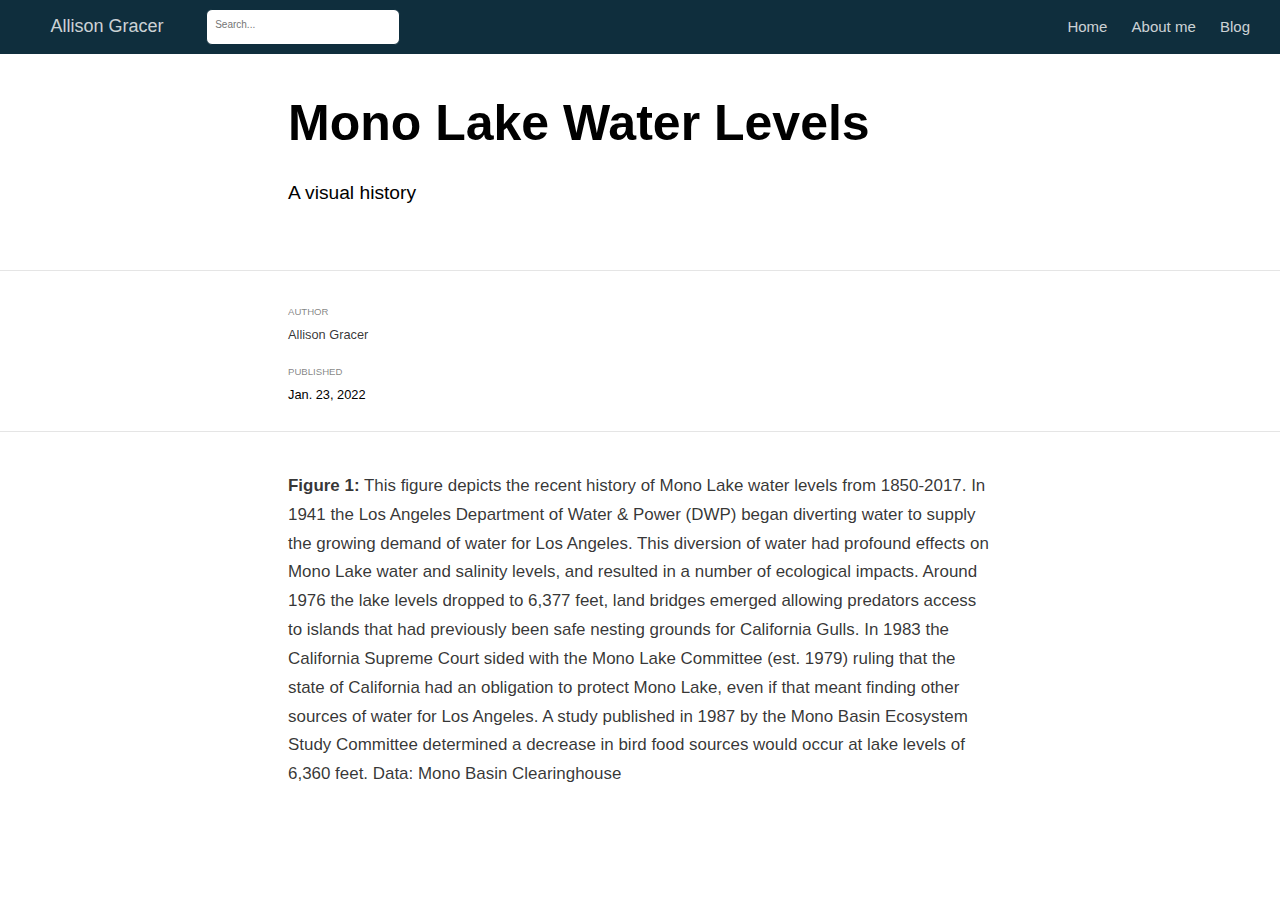
==== commit db1eec40: "add about me page, update blog post" ====
--- a/docs/posts/2022-01-23-welcome/index.html
+++ b/docs/posts/2022-01-23-welcome/index.html
@@ -87,9 +87,9 @@
 
 
   <!--radix_placeholder_meta_tags-->
-<title>Allison Gracer: welcome</title>
-
-<meta property="description" itemprop="description" content="A short description of the post."/>
+<title>Allison Gracer: Mono Lake Water Levels</title>
+
+<meta property="description" itemprop="description" content="A visual history"/>
 
 
 <!--  https://schema.org/Article -->
@@ -98,27 +98,27 @@
 <meta name="article:author" content="Allison Gracer"/>
 
 <!--  https://developers.facebook.com/docs/sharing/webmasters#markup -->
-<meta property="og:title" content="Allison Gracer: welcome"/>
+<meta property="og:title" content="Allison Gracer: Mono Lake Water Levels"/>
 <meta property="og:type" content="article"/>
-<meta property="og:description" content="A short description of the post."/>
+<meta property="og:description" content="A visual history"/>
 <meta property="og:locale" content="en_US"/>
 <meta property="og:site_name" content="Allison Gracer"/>
 
 <!--  https://dev.twitter.com/cards/types/summary -->
 <meta property="twitter:card" content="summary"/>
-<meta property="twitter:title" content="Allison Gracer: welcome"/>
-<meta property="twitter:description" content="A short description of the post."/>
+<meta property="twitter:title" content="Allison Gracer: Mono Lake Water Levels"/>
+<meta property="twitter:description" content="A visual history"/>
 
 <!--/radix_placeholder_meta_tags-->
   <!--radix_placeholder_rmarkdown_metadata-->
 
 <script type="text/json" id="radix-rmarkdown-metadata">
-{"type":"list","attributes":{"names":{"type":"character","attributes":{},"value":["title","description","author","date","output"]}},"value":[{"type":"character","attributes":{},"value":["welcome"]},{"type":"character","attributes":{},"value":["A short description of the post."]},{"type":"list","attributes":{},"value":[{"type":"list","attributes":{"names":{"type":"character","attributes":{},"value":["name"]}},"value":[{"type":"character","attributes":{},"value":["Allison Gracer"]}]}]},{"type":"character","attributes":{},"value":["2022-01-23"]},{"type":"list","attributes":{"names":{"type":"character","attributes":{},"value":["distill::distill_article"]}},"value":[{"type":"list","attributes":{"names":{"type":"character","attributes":{},"value":["self_contained"]}},"value":[{"type":"logical","attributes":{},"value":[false]}]}]}]}
+{"type":"list","attributes":{"names":{"type":"character","attributes":{},"value":["title","description","image","author","date","output"]}},"value":[{"type":"character","attributes":{},"value":["Mono Lake Water Levels"]},{"type":"character","attributes":{},"value":["A visual history"]},{"type":"character","attributes":{},"value":["Mono Lake.png"]},{"type":"list","attributes":{},"value":[{"type":"list","attributes":{"names":{"type":"character","attributes":{},"value":["name"]}},"value":[{"type":"character","attributes":{},"value":["Allison Gracer"]}]}]},{"type":"character","attributes":{},"value":["2022-01-23"]},{"type":"list","attributes":{"names":{"type":"character","attributes":{},"value":["distill::distill_article"]}},"value":[{"type":"list","attributes":{"names":{"type":"character","attributes":{},"value":["self_contained"]}},"value":[{"type":"logical","attributes":{},"value":[false]}]}]}]}
 </script>
 <!--/radix_placeholder_rmarkdown_metadata-->
   
   <script type="text/json" id="radix-resource-manifest">
-  {"type":"NULL"}
+  {"type":"character","attributes":{},"value":["welcome_files/anchor-4.2.2/anchor.min.js","welcome_files/bowser-1.9.3/bowser.min.js","welcome_files/distill-2.2.21/template.v2.js","welcome_files/header-attrs-2.11/header-attrs.js","welcome_files/jquery-3.6.0/jquery-3.6.0.js","welcome_files/jquery-3.6.0/jquery-3.6.0.min.js","welcome_files/jquery-3.6.0/jquery-3.6.0.min.map","welcome_files/popper-2.6.0/popper.min.js","welcome_files/tippy-6.2.7/tippy-bundle.umd.min.js","welcome_files/tippy-6.2.7/tippy-light-border.css","welcome_files/tippy-6.2.7/tippy.css","welcome_files/tippy-6.2.7/tippy.umd.min.js","welcome_files/webcomponents-2.0.0/webcomponents.js"]}
   </script>
   <!--radix_placeholder_navigation_in_header-->
 <meta name="distill:offset" content="../.."/>
@@ -2066,7 +2066,7 @@
 <!--radix_placeholder_front_matter-->
 
 <script id="distill-front-matter" type="text/json">
-{"title":"welcome","description":"A short description of the post.","authors":[{"author":"Allison Gracer","authorURL":"#","affiliation":"&nbsp;","affiliationURL":"#","orcidID":""}],"publishedDate":"2022-01-23T00:00:00.000-08:00","citationText":"Gracer, 2022"}
+{"title":"Mono Lake Water Levels","description":"A visual history","authors":[{"author":"Allison Gracer","authorURL":"#","affiliation":"&nbsp;","affiliationURL":"#","orcidID":""}],"publishedDate":"2022-01-23T00:00:00.000-08:00","citationText":"Gracer, 2022"}
 </script>
 
 <!--/radix_placeholder_front_matter-->
@@ -2079,7 +2079,7 @@
 </div>
 <div class="nav-right">
 <a href="../../index.html">Home</a>
-<a href="../../about.html">About</a>
+<a href="../../about.html">About me</a>
 <a href="../../blog.html">Blog</a>
 <a href="javascript:void(0);" class="nav-toggle">&#9776;</a>
 </div>
@@ -2090,10 +2090,10 @@
 <!--/radix_placeholder_site_before_body-->
 
 <div class="d-title">
-<h1>welcome</h1>
+<h1>Mono Lake Water Levels</h1>
 <!--radix_placeholder_categories-->
 <!--/radix_placeholder_categories-->
-<p><p>A short description of the post.</p></p>
+<p><p>A visual history</p></p>
 </div>
 
 <div class="d-byline">
@@ -2103,8 +2103,7 @@
 </div>
 
 <div class="d-article">
-<p>Distill is a publication format for scientific and technical writing, native to the web.</p>
-<p>Learn more about using Distill at <a href="https://rstudio.github.io/distill" class="uri">https://rstudio.github.io/distill</a>.</p>
+<p><strong>Figure 1:</strong> This figure depicts the recent history of Mono Lake water levels from 1850-2017. In 1941 the Los Angeles Department of Water &amp; Power (DWP) began diverting water to supply the growing demand of water for Los Angeles. This diversion of water had profound effects on Mono Lake water and salinity levels, and resulted in a number of ecological impacts. Around 1976 the lake levels dropped to 6,377 feet, land bridges emerged allowing predators access to islands that had previously been safe nesting grounds for California Gulls. In 1983 the California Supreme Court sided with the Mono Lake Committee (est. 1979) ruling that the state of California had an obligation to protect Mono Lake, even if that meant finding other sources of water for Los Angeles. A study published in 1987 by the Mono Basin Ecosystem Study Committee determined a decrease in bird food sources would occur at lake levels of 6,360 feet. Data: Mono Basin Clearinghouse</p>
 <div class="sourceCode" id="cb1"><pre class="sourceCode r distill-force-highlighting-css"><code class="sourceCode r"></code></pre></div>
 <!--radix_placeholder_article_footer-->
 <!--/radix_placeholder_article_footer-->
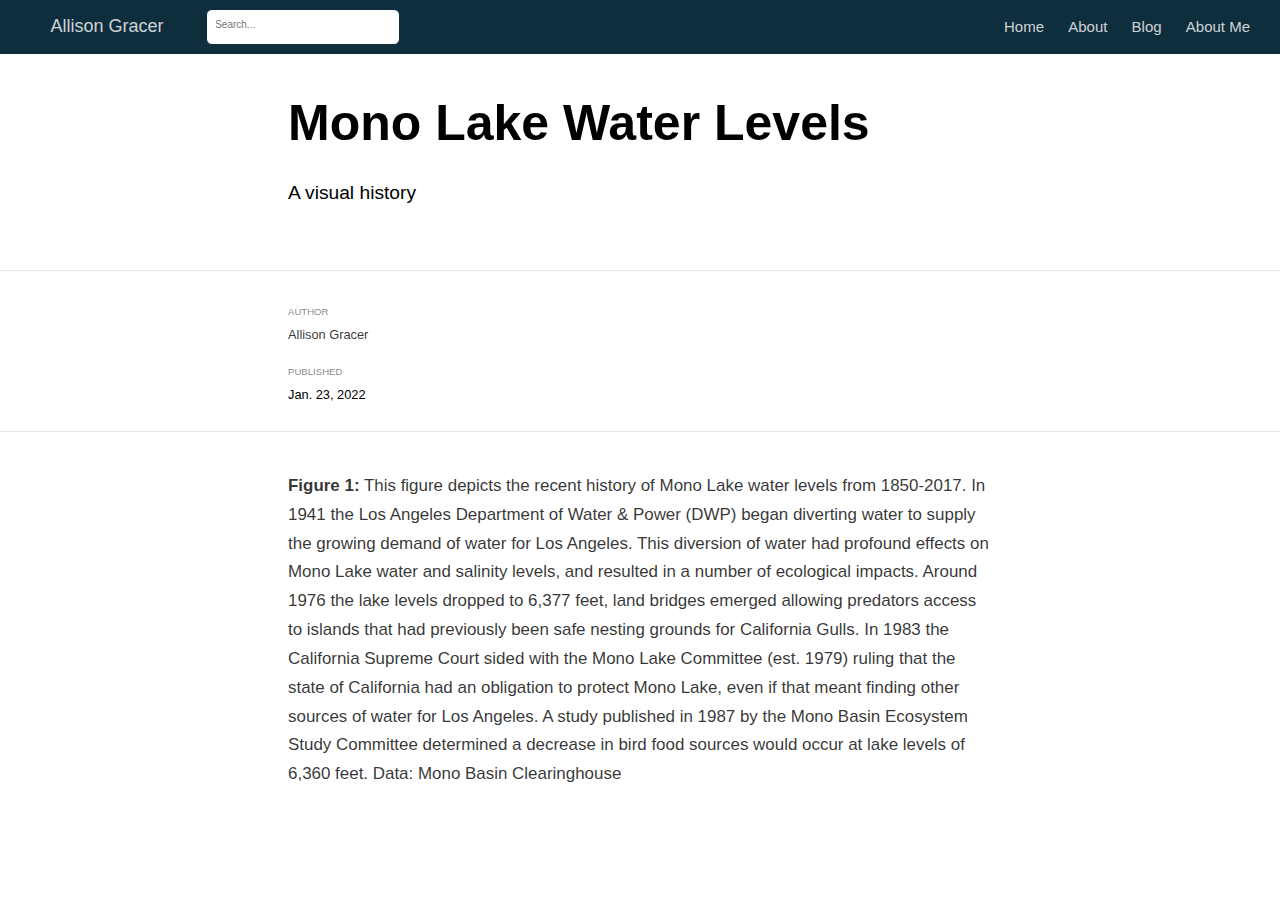
==== commit 3eb00a2e: "updted about me page" ====
--- a/docs/posts/2022-01-23-welcome/index.html
+++ b/docs/posts/2022-01-23-welcome/index.html
@@ -2079,8 +2079,9 @@
 </div>
 <div class="nav-right">
 <a href="../../index.html">Home</a>
-<a href="../../about.html">About me</a>
+<a href="../../about.html">About</a>
 <a href="../../blog.html">Blog</a>
+<a href="../../about_me.html">About Me</a>
 <a href="javascript:void(0);" class="nav-toggle">&#9776;</a>
 </div>
 </nav>
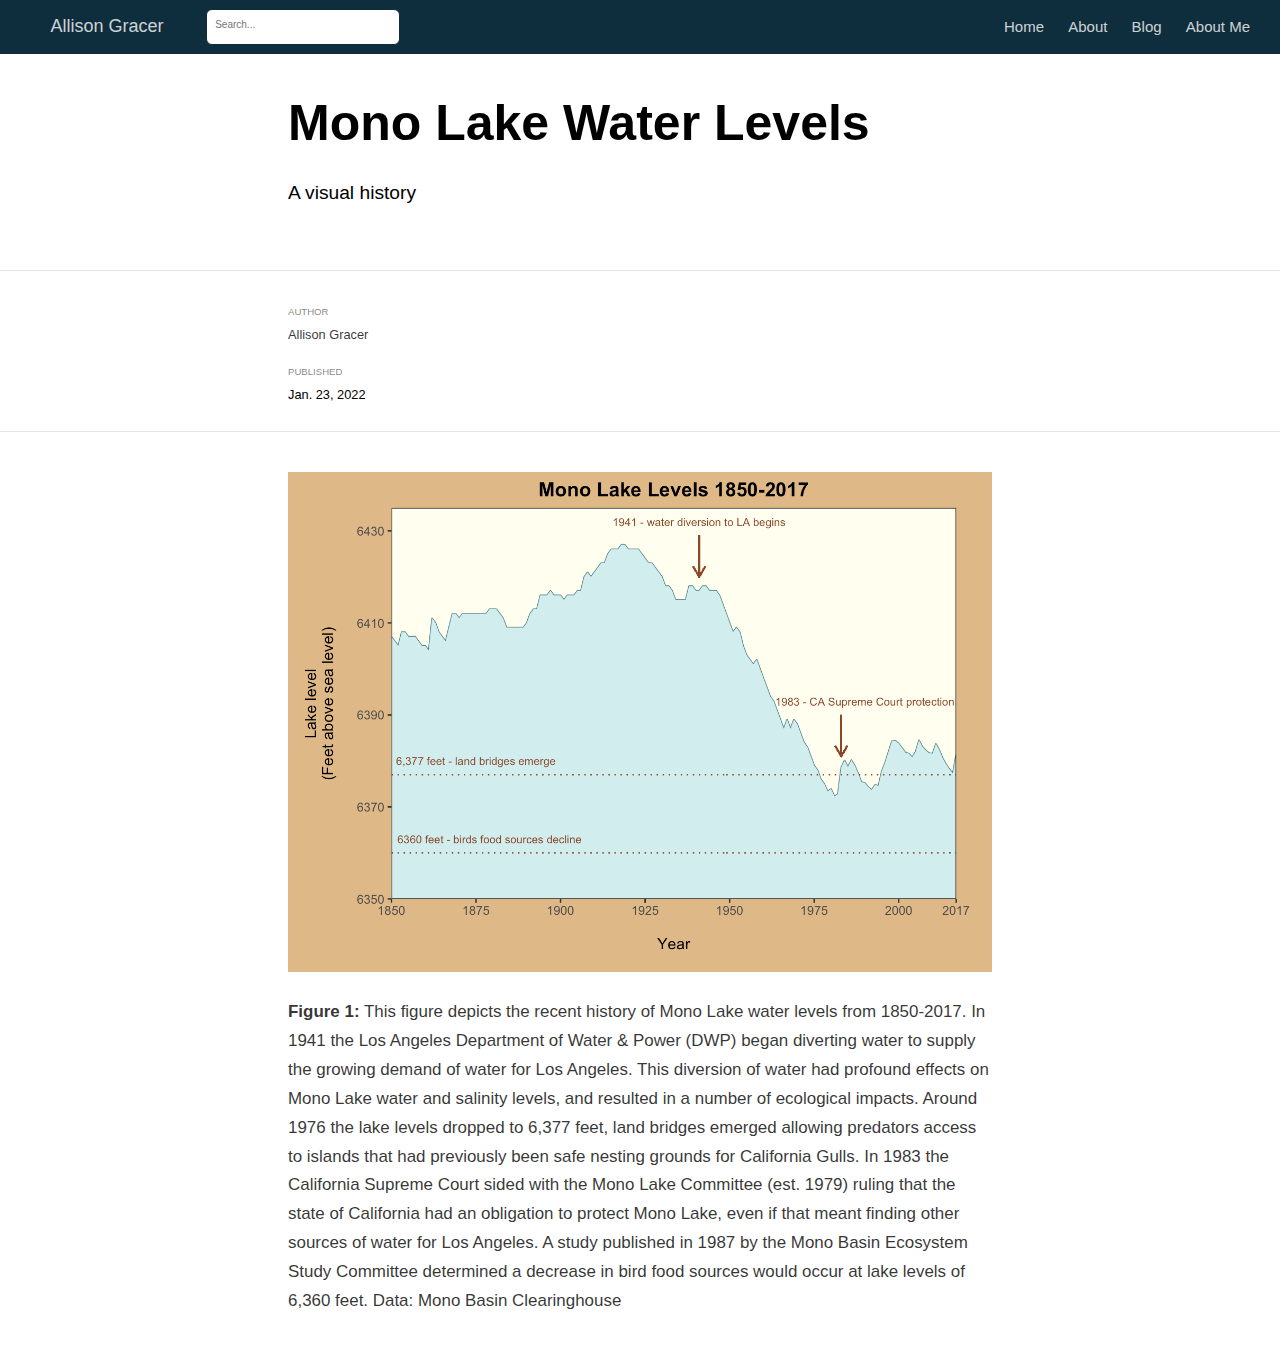
==== commit 84f88944: "add mono lake image" ====
--- a/docs/posts/2022-01-23-welcome/index.html
+++ b/docs/posts/2022-01-23-welcome/index.html
@@ -118,7 +118,7 @@
 <!--/radix_placeholder_rmarkdown_metadata-->
   
   <script type="text/json" id="radix-resource-manifest">
-  {"type":"character","attributes":{},"value":["welcome_files/anchor-4.2.2/anchor.min.js","welcome_files/bowser-1.9.3/bowser.min.js","welcome_files/distill-2.2.21/template.v2.js","welcome_files/header-attrs-2.11/header-attrs.js","welcome_files/jquery-3.6.0/jquery-3.6.0.js","welcome_files/jquery-3.6.0/jquery-3.6.0.min.js","welcome_files/jquery-3.6.0/jquery-3.6.0.min.map","welcome_files/popper-2.6.0/popper.min.js","welcome_files/tippy-6.2.7/tippy-bundle.umd.min.js","welcome_files/tippy-6.2.7/tippy-light-border.css","welcome_files/tippy-6.2.7/tippy.css","welcome_files/tippy-6.2.7/tippy.umd.min.js","welcome_files/webcomponents-2.0.0/webcomponents.js"]}
+  {"type":"character","attributes":{},"value":["Mono Lake.png","welcome_files/anchor-4.2.2/anchor.min.js","welcome_files/bowser-1.9.3/bowser.min.js","welcome_files/distill-2.2.21/template.v2.js","welcome_files/header-attrs-2.11/header-attrs.js","welcome_files/jquery-3.6.0/jquery-3.6.0.js","welcome_files/jquery-3.6.0/jquery-3.6.0.min.js","welcome_files/jquery-3.6.0/jquery-3.6.0.min.map","welcome_files/popper-2.6.0/popper.min.js","welcome_files/tippy-6.2.7/tippy-bundle.umd.min.js","welcome_files/tippy-6.2.7/tippy-light-border.css","welcome_files/tippy-6.2.7/tippy.css","welcome_files/tippy-6.2.7/tippy.umd.min.js","welcome_files/webcomponents-2.0.0/webcomponents.js"]}
   </script>
   <!--radix_placeholder_navigation_in_header-->
 <meta name="distill:offset" content="../.."/>
@@ -2104,6 +2104,7 @@
 </div>
 
 <div class="d-article">
+<p><img src="Mono%20Lake.png" /></p>
 <p><strong>Figure 1:</strong> This figure depicts the recent history of Mono Lake water levels from 1850-2017. In 1941 the Los Angeles Department of Water &amp; Power (DWP) began diverting water to supply the growing demand of water for Los Angeles. This diversion of water had profound effects on Mono Lake water and salinity levels, and resulted in a number of ecological impacts. Around 1976 the lake levels dropped to 6,377 feet, land bridges emerged allowing predators access to islands that had previously been safe nesting grounds for California Gulls. In 1983 the California Supreme Court sided with the Mono Lake Committee (est. 1979) ruling that the state of California had an obligation to protect Mono Lake, even if that meant finding other sources of water for Los Angeles. A study published in 1987 by the Mono Basin Ecosystem Study Committee determined a decrease in bird food sources would occur at lake levels of 6,360 feet. Data: Mono Basin Clearinghouse</p>
 <div class="sourceCode" id="cb1"><pre class="sourceCode r distill-force-highlighting-css"><code class="sourceCode r"></code></pre></div>
 <!--radix_placeholder_article_footer-->
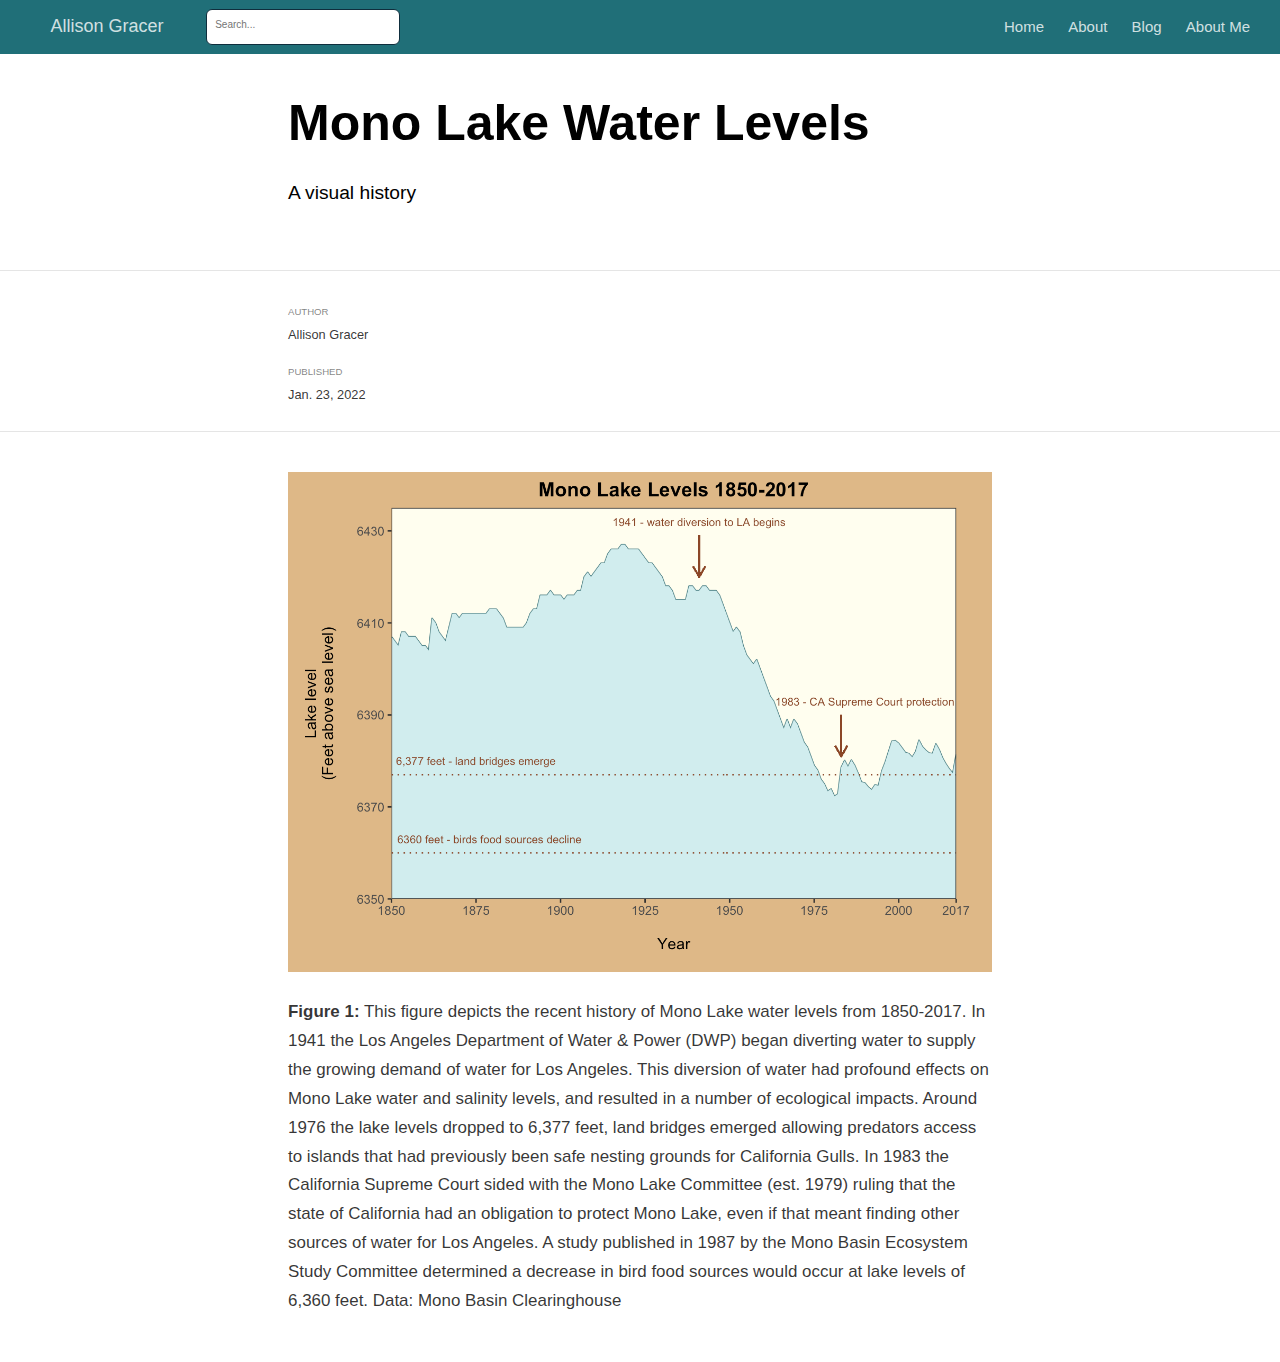
==== commit f9dd8f3c: "custimization updates" ====
--- a/docs/posts/2022-01-23-welcome/index.html
+++ b/docs/posts/2022-01-23-welcome/index.html
@@ -2044,6 +2044,316 @@
 
 </script>
 
+<style type="text/css">
+/* base variables */
+
+/* Edit the CSS properties in this file to create a custom
+   Distill theme. Only edit values in the right column
+   for each row; values shown are the CSS defaults.
+   To return any property to the default,
+   you may set its value to: unset
+   All rows must end with a semi-colon.                      */
+
+/* Optional: embed custom fonts here with `@import`          */
+/* This must remain at the top of this file.                 */
+
+
+
+html {
+  /*-- Main font sizes --*/
+  --title-size:      50px;
+  --body-size:       1.06rem;
+  --code-size:       14px;
+  --aside-size:      12px;
+  --fig-cap-size:    13px;
+  /*-- Main font colors --*/
+  --title-color:     #000000;
+  --header-color:    rgba(0, 0, 0, 0.8);
+  --body-color:      rgba(0, 0, 0, 0.8);
+  --aside-color:     rgba(0, 0, 0, 0.6);
+  --fig-cap-color:   rgba(0, 0, 0, 0.6);
+  /*-- Specify custom fonts ~~~ must be imported above   --*/
+  --heading-font:    sans-serif;
+  --mono-font:       monospace;
+  --body-font:       sans-serif;
+  --navbar-font:     sans-serif;  /* websites + blogs only */
+}
+
+/*-- ARTICLE METADATA --*/
+d-byline {
+  --heading-size:    0.6rem;
+  --heading-color:   rgba(0, 0, 0, 0.5);
+  --body-size:       0.8rem;
+  --body-color:      rgba(0, 0, 0, 0.8);
+}
+
+/*-- ARTICLE TABLE OF CONTENTS --*/
+.d-contents {
+  --heading-size:    18px;
+  --contents-size:   13px;
+}
+
+/*-- ARTICLE APPENDIX --*/
+d-appendix {
+  --heading-size:    15px;
+  --heading-color:   rgba(0, 0, 0, 0.65);
+  --text-size:       0.8em;
+  --text-color:      rgba(0, 0, 0, 0.5);
+}
+
+/*-- WEBSITE HEADER + FOOTER --*/
+/* These properties only apply to Distill sites and blogs  */
+
+.distill-site-header {
+  --title-size:       18px;
+  --text-color:       rgba(255, 255, 255, 0.8);
+  --text-size:        15px;
+  --hover-color:      white;
+  --bkgd-color:       #0F2E3D;
+}
+
+.distill-site-footer {
+  --text-color:       rgba(255, 255, 255, 0.8);
+  --text-size:        15px;
+  --hover-color:      white;
+  --bkgd-color:       #0F2E3D;
+}
+
+/*-- Additional custom styles --*/
+/* Add any additional CSS rules below                      */
+</style>
+<style type="text/css">
+/* base variables */
+
+/* Edit the CSS properties in this file to create a custom
+   Distill theme. Only edit values in the right column
+   for each row; values shown are the CSS defaults.
+   To return any property to the default,
+   you may set its value to: unset
+   All rows must end with a semi-colon.                      */
+
+/* Optional: embed custom fonts here with `@import`          */
+/* This must remain at the top of this file.                 */
+
+
+
+html {
+  /*-- Main font sizes --*/
+  --title-size:      50px;
+  --body-size:       1.06rem;
+  --code-size:       14px;
+  --aside-size:      12px;
+  --fig-cap-size:    13px;
+  /*-- Main font colors --*/
+  --title-color:     #000000;
+  --header-color:    rgba(0, 0, 0, 0.8);
+  --body-color:      rgba(0, 0, 0, 0.8);
+  --aside-color:     rgba(0, 0, 0, 0.6);
+  --fig-cap-color:   rgba(0, 0, 0, 0.6);
+  /*-- Specify custom fonts ~~~ must be imported above   --*/
+  --heading-font:    sans-serif;
+  --mono-font:       monospace;
+  --body-font:       sans-serif;
+  --navbar-font:     sans-serif;  /* websites + blogs only */
+}
+
+/*-- ARTICLE METADATA --*/
+d-byline {
+  --heading-size:    0.6rem;
+  --heading-color:   rgba(0, 0, 0, 0.5);
+  --body-size:       0.8rem;
+  --body-color:      rgba(0, 0, 0, 0.8);
+}
+
+/*-- ARTICLE TABLE OF CONTENTS --*/
+.d-contents {
+  --heading-size:    20px;
+  --contents-size:   15px;
+}
+
+/*-- ARTICLE APPENDIX --*/
+d-appendix {
+  --heading-size:    15px;
+  --heading-color:   rgba(0, 0, 0, 0.65);
+  --text-size:       0.8em;
+  --text-color:      rgba(0, 0, 0, 0.5);
+}
+
+/*-- WEBSITE HEADER + FOOTER --*/
+/* These properties only apply to Distill sites and blogs  */
+
+.distill-site-header {
+  --title-size:       18px;
+  --text-color:       rgba(255, 255, 255, 0.8);
+  --text-size:        15px;
+  --hover-color:      #a65b07;
+  --bkgd-color:       #206f78;
+}
+
+.distill-site-footer {
+  --text-color:       rgba(255, 255, 255, 0.8);
+  --text-size:        15px;
+  --hover-color:      #a65b07;
+  --bkgd-color:       #0F2E3D;
+}
+
+/*-- Additional custom styles --*/
+/* Add any additional CSS rules below                      */
+</style>
+<style type="text/css">
+/* base style */
+
+/* FONT FAMILIES */
+
+:root {
+  --heading-default: -apple-system, BlinkMacSystemFont, "Segoe UI", Roboto, Oxygen, Ubuntu, Cantarell, "Fira Sans", "Droid Sans", "Helvetica Neue", Arial, sans-serif;
+  --mono-default: Consolas, Monaco, 'Andale Mono', 'Ubuntu Mono', monospace;
+  --body-default: -apple-system, BlinkMacSystemFont, "Segoe UI", Roboto, Oxygen, Ubuntu, Cantarell, "Fira Sans", "Droid Sans", "Helvetica Neue", Arial, sans-serif;
+}
+
+body,
+.posts-list .post-preview p,
+.posts-list .description p {
+  font-family: var(--body-font), var(--body-default);
+}
+
+h1, h2, h3, h4, h5, h6,
+.posts-list .post-preview h2,
+.posts-list .description h2 {
+  font-family: var(--heading-font), var(--heading-default);
+}
+
+d-article div.sourceCode code,
+d-article pre code {
+  font-family: var(--mono-font), var(--mono-default);
+}
+
+
+/*-- TITLE --*/
+d-title h1,
+.posts-list > h1 {
+  color: var(--title-color, black);
+}
+
+d-title h1 {
+  font-size: var(--title-size, 50px);
+}
+
+/*-- HEADERS --*/
+d-article h1,
+d-article h2,
+d-article h3,
+d-article h4,
+d-article h5,
+d-article h6 {
+  color: var(--header-color, rgba(0, 0, 0, 0.8));
+}
+
+/*-- BODY --*/
+d-article > p,  /* only text inside of <p> tags */
+d-article > ul, /* lists */
+d-article > ol {
+  color: var(--body-color, rgba(0, 0, 0, 0.8));
+  font-size: var(--body-size, 1.06rem);
+}
+
+
+/*-- CODE --*/
+d-article div.sourceCode code,
+d-article pre code {
+  font-size: var(--code-size, 14px);
+}
+
+/*-- ASIDE --*/
+d-article aside {
+  font-size: var(--aside-size, 12px);
+  color: var(--aside-color, rgba(0, 0, 0, 0.6));
+}
+
+/*-- FIGURE CAPTIONS --*/
+figure .caption,
+figure figcaption,
+.figure .caption {
+  font-size: var(--fig-cap-size, 13px);
+  color: var(--fig-cap-color, rgba(0, 0, 0, 0.6));
+}
+
+/*-- METADATA --*/
+d-byline h3 {
+  font-size: var(--heading-size, 0.6rem);
+  color: var(--heading-color, rgba(0, 0, 0, 0.5));
+}
+
+d-byline {
+  font-size: var(--body-size, 0.8rem);
+  color: var(--body-color, rgba(0, 0, 0, 0.8));
+}
+
+d-byline a,
+d-article d-byline a {
+  color: var(--body-color, rgba(0, 0, 0, 0.8));
+}
+
+/*-- TABLE OF CONTENTS --*/
+.d-contents nav h3 {
+  font-size: var(--heading-size, 18px);
+}
+
+.d-contents nav a {
+  font-size: var(--contents-size, 13px);
+}
+
+/*-- APPENDIX --*/
+d-appendix h3 {
+  font-size: var(--heading-size, 15px);
+  color: var(--heading-color, rgba(0, 0, 0, 0.65));
+}
+
+d-appendix {
+  font-size: var(--text-size, 0.8em);
+  color: var(--text-color, rgba(0, 0, 0, 0.5));
+}
+
+d-appendix d-footnote-list a.footnote-backlink {
+  color: var(--text-color, rgba(0, 0, 0, 0.5));
+}
+
+/*-- WEBSITE HEADER + FOOTER --*/
+.distill-site-header .title {
+  font-size: var(--title-size, 18px);
+  font-family: var(--navbar-font), var(--heading-default);
+}
+
+.distill-site-header a,
+.nav-dropdown .nav-dropbtn {
+  font-family: var(--navbar-font), var(--heading-default);
+}
+
+.nav-dropdown .nav-dropbtn {
+  color: var(--text-color, rgba(255, 255, 255, 0.8));
+  font-size: var(--text-size, 15px);
+}
+
+.distill-site-header a:hover,
+.nav-dropdown:hover .nav-dropbtn {
+  color: var(--hover-color, white);
+}
+
+.distill-site-header {
+  font-size: var(--text-size, 15px);
+  color: var(--text-color, rgba(255, 255, 255, 0.8));
+  background-color: var(--bkgd-color, #0F2E3D);
+}
+
+.distill-site-footer {
+  font-size: var(--text-size, 15px);
+  color: var(--text-color, rgba(255, 255, 255, 0.8));
+  background-color: var(--bkgd-color, #0F2E3D);
+}
+
+.distill-site-footer a:hover {
+  color: var(--hover-color, white);
+}</style>
 <!--/radix_placeholder_distill-->
   <script src="../../site_libs/header-attrs-2.11/header-attrs.js"></script>
   <script src="../../site_libs/jquery-3.6.0/jquery-3.6.0.min.js"></script>
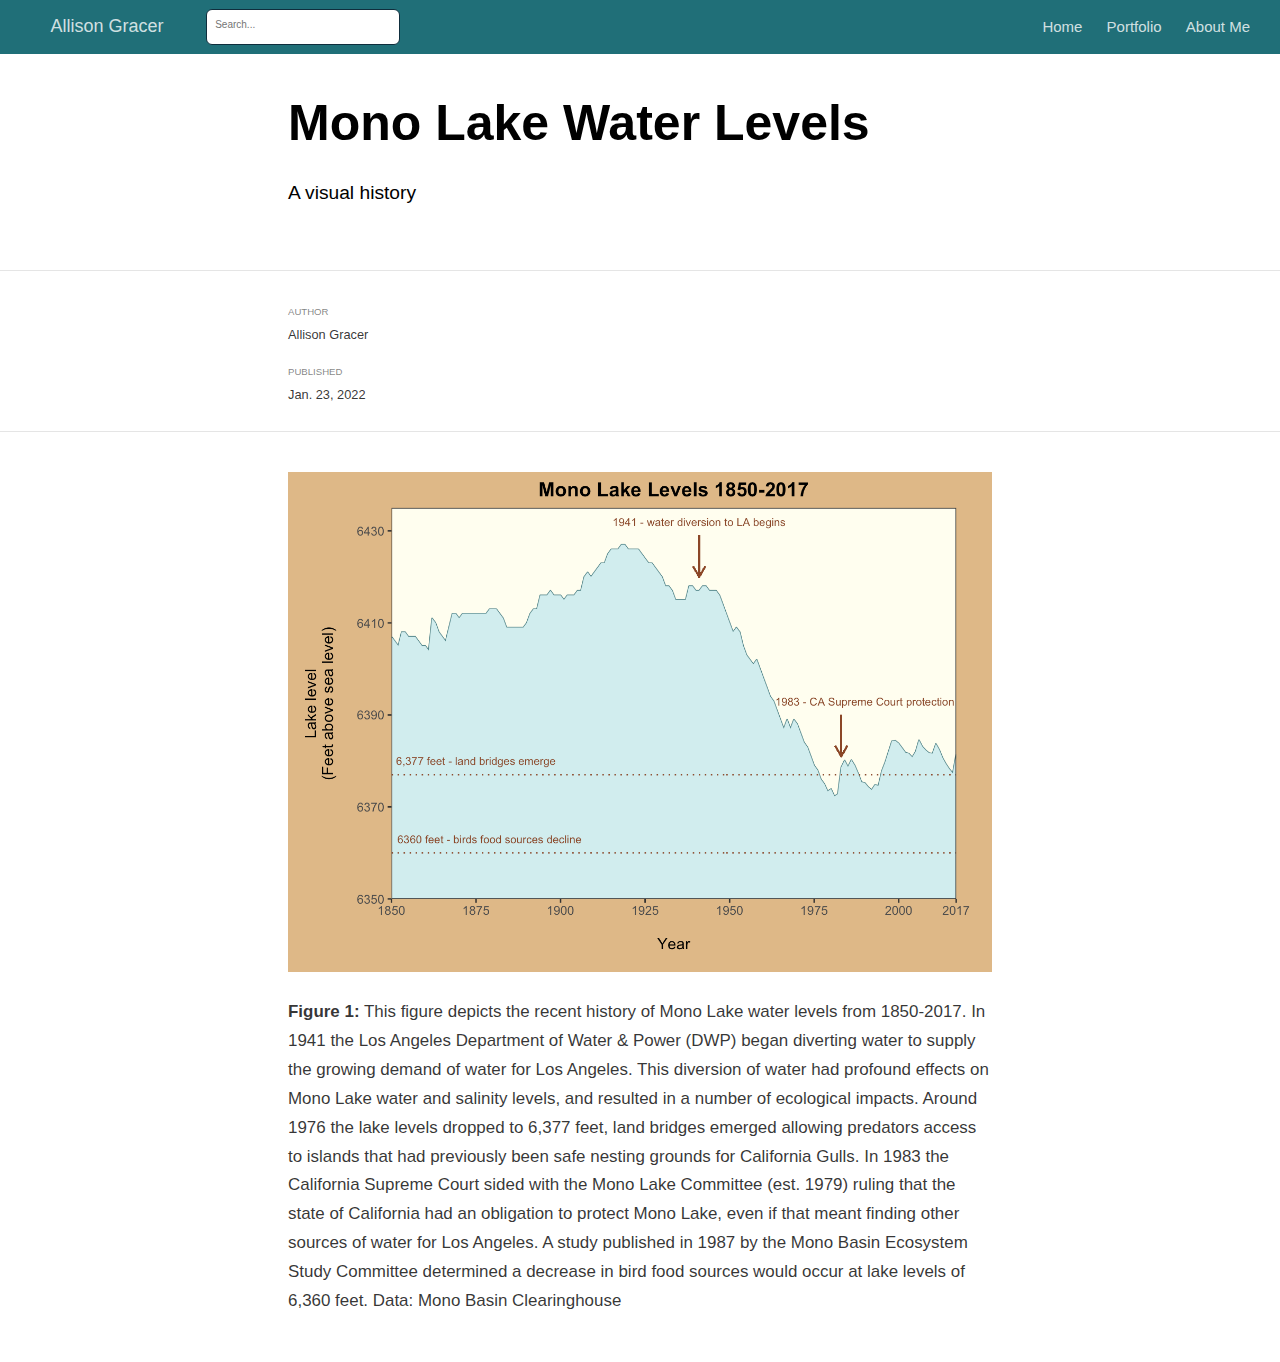
==== commit 98828889: "removed about page because I do not need it and also chnged blog to portfolio, since that is how I p" ====
--- a/docs/posts/2022-01-23-welcome/index.html
+++ b/docs/posts/2022-01-23-welcome/index.html
@@ -2389,8 +2389,7 @@
 </div>
 <div class="nav-right">
 <a href="../../index.html">Home</a>
-<a href="../../about.html">About</a>
-<a href="../../blog.html">Blog</a>
+<a href="../../blog.html">Portfolio</a>
 <a href="../../about_me.html">About Me</a>
 <a href="javascript:void(0);" class="nav-toggle">&#9776;</a>
 </div>
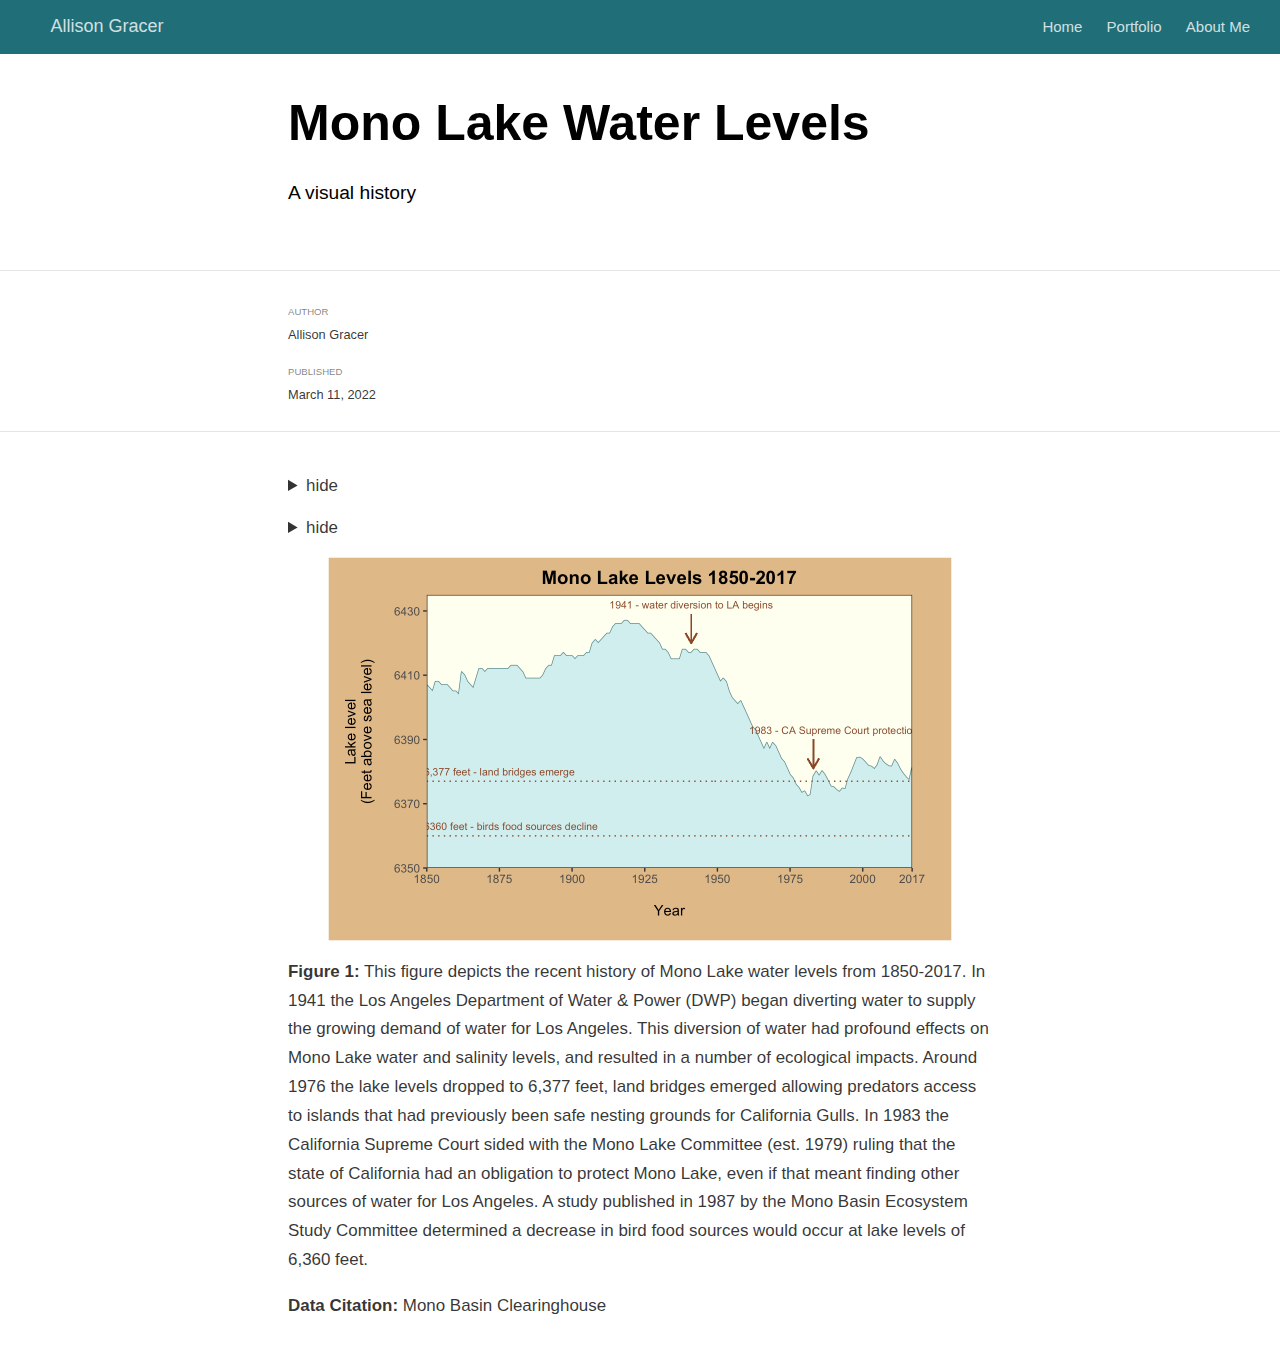
==== commit 46493380: "more files" ====
--- a/docs/posts/2022-01-23-welcome/index.html
+++ b/docs/posts/2022-01-23-welcome/index.html
@@ -93,8 +93,8 @@
 
 
 <!--  https://schema.org/Article -->
-<meta property="article:published" itemprop="datePublished" content="2022-01-23"/>
-<meta property="article:created" itemprop="dateCreated" content="2022-01-23"/>
+<meta property="article:published" itemprop="datePublished" content="2022-03-11"/>
+<meta property="article:created" itemprop="dateCreated" content="2022-03-11"/>
 <meta name="article:author" content="Allison Gracer"/>
 
 <!--  https://developers.facebook.com/docs/sharing/webmasters#markup -->
@@ -113,12 +113,12 @@
   <!--radix_placeholder_rmarkdown_metadata-->
 
 <script type="text/json" id="radix-rmarkdown-metadata">
-{"type":"list","attributes":{"names":{"type":"character","attributes":{},"value":["title","description","image","author","date","output"]}},"value":[{"type":"character","attributes":{},"value":["Mono Lake Water Levels"]},{"type":"character","attributes":{},"value":["A visual history"]},{"type":"character","attributes":{},"value":["Mono Lake.png"]},{"type":"list","attributes":{},"value":[{"type":"list","attributes":{"names":{"type":"character","attributes":{},"value":["name"]}},"value":[{"type":"character","attributes":{},"value":["Allison Gracer"]}]}]},{"type":"character","attributes":{},"value":["2022-01-23"]},{"type":"list","attributes":{"names":{"type":"character","attributes":{},"value":["distill::distill_article"]}},"value":[{"type":"list","attributes":{"names":{"type":"character","attributes":{},"value":["self_contained"]}},"value":[{"type":"logical","attributes":{},"value":[false]}]}]}]}
+{"type":"list","attributes":{"names":{"type":"character","attributes":{},"value":["title","description","author","date","output"]}},"value":[{"type":"character","attributes":{},"value":["Mono Lake Water Levels"]},{"type":"character","attributes":{},"value":["A visual history"]},{"type":"list","attributes":{},"value":[{"type":"list","attributes":{"names":{"type":"character","attributes":{},"value":["name"]}},"value":[{"type":"character","attributes":{},"value":["Allison Gracer"]}]}]},{"type":"character","attributes":{},"value":["03-11-2022"]},{"type":"list","attributes":{"names":{"type":"character","attributes":{},"value":["distill::distill_article"]}},"value":[{"type":"list","attributes":{"names":{"type":"character","attributes":{},"value":["self_contained","code_folding"]}},"value":[{"type":"logical","attributes":{},"value":[false]},{"type":"character","attributes":{},"value":["hide"]}]}]}]}
 </script>
 <!--/radix_placeholder_rmarkdown_metadata-->
   
   <script type="text/json" id="radix-resource-manifest">
-  {"type":"character","attributes":{},"value":["Mono Lake.png","welcome_files/anchor-4.2.2/anchor.min.js","welcome_files/bowser-1.9.3/bowser.min.js","welcome_files/distill-2.2.21/template.v2.js","welcome_files/header-attrs-2.11/header-attrs.js","welcome_files/jquery-3.6.0/jquery-3.6.0.js","welcome_files/jquery-3.6.0/jquery-3.6.0.min.js","welcome_files/jquery-3.6.0/jquery-3.6.0.min.map","welcome_files/popper-2.6.0/popper.min.js","welcome_files/tippy-6.2.7/tippy-bundle.umd.min.js","welcome_files/tippy-6.2.7/tippy-light-border.css","welcome_files/tippy-6.2.7/tippy.css","welcome_files/tippy-6.2.7/tippy.umd.min.js","welcome_files/webcomponents-2.0.0/webcomponents.js"]}
+  {"type":"character","attributes":{},"value":["Mono Lake.png","welcome files/anchor-4.2.2/anchor.min.js","welcome files/bowser-1.9.3/bowser.min.js","welcome files/distill-2.2.21/template.v2.js","welcome files/header-attrs-2.11/header-attrs.js","welcome files/jquery-3.6.0/jquery-3.6.0.js","welcome files/jquery-3.6.0/jquery-3.6.0.min.js","welcome files/jquery-3.6.0/jquery-3.6.0.min.map","welcome files/popper-2.6.0/popper.min.js","welcome files/tippy-6.2.7/tippy-bundle.umd.min.js","welcome files/tippy-6.2.7/tippy-light-border.css","welcome files/tippy-6.2.7/tippy.css","welcome files/tippy-6.2.7/tippy.umd.min.js","welcome files/webcomponents-2.0.0/webcomponents.js","welcome_files/anchor-4.2.2/anchor.min.js","welcome_files/bowser-1.9.3/bowser.min.js","welcome_files/distill-2.2.21/template.v2.js","welcome_files/figure-html5/unnamed-chunk-2-1.png","welcome_files/header-attrs-2.11/header-attrs.js","welcome_files/jquery-3.6.0/jquery-3.6.0.js","welcome_files/jquery-3.6.0/jquery-3.6.0.min.js","welcome_files/jquery-3.6.0/jquery-3.6.0.min.map","welcome_files/popper-2.6.0/popper.min.js","welcome_files/tippy-6.2.7/tippy-bundle.umd.min.js","welcome_files/tippy-6.2.7/tippy-light-border.css","welcome_files/tippy-6.2.7/tippy.css","welcome_files/tippy-6.2.7/tippy.umd.min.js","welcome_files/webcomponents-2.0.0/webcomponents.js"]}
   </script>
   <!--radix_placeholder_navigation_in_header-->
 <meta name="distill:offset" content="../.."/>
@@ -2376,7 +2376,7 @@
 <!--radix_placeholder_front_matter-->
 
 <script id="distill-front-matter" type="text/json">
-{"title":"Mono Lake Water Levels","description":"A visual history","authors":[{"author":"Allison Gracer","authorURL":"#","affiliation":"&nbsp;","affiliationURL":"#","orcidID":""}],"publishedDate":"2022-01-23T00:00:00.000-08:00","citationText":"Gracer, 2022"}
+{"title":"Mono Lake Water Levels","description":"A visual history","authors":[{"author":"Allison Gracer","authorURL":"#","affiliation":"&nbsp;","affiliationURL":"#","orcidID":""}],"publishedDate":"2022-03-11T00:00:00.000-08:00","citationText":"Gracer, 2022"}
 </script>
 
 <!--/radix_placeholder_front_matter-->
@@ -2389,7 +2389,7 @@
 </div>
 <div class="nav-right">
 <a href="../../index.html">Home</a>
-<a href="../../blog.html">Portfolio</a>
+<a href="../../portfolio.html">Portfolio</a>
 <a href="../../about_me.html">About Me</a>
 <a href="javascript:void(0);" class="nav-toggle">&#9776;</a>
 </div>
@@ -2409,12 +2409,110 @@
 <div class="d-byline">
   Allison Gracer  
   
-<br/>2022-01-23
+<br/>03-11-2022
 </div>
 
 <div class="d-article">
-<p><img src="Mono%20Lake.png" /></p>
-<p><strong>Figure 1:</strong> This figure depicts the recent history of Mono Lake water levels from 1850-2017. In 1941 the Los Angeles Department of Water &amp; Power (DWP) began diverting water to supply the growing demand of water for Los Angeles. This diversion of water had profound effects on Mono Lake water and salinity levels, and resulted in a number of ecological impacts. Around 1976 the lake levels dropped to 6,377 feet, land bridges emerged allowing predators access to islands that had previously been safe nesting grounds for California Gulls. In 1983 the California Supreme Court sided with the Mono Lake Committee (est. 1979) ruling that the state of California had an obligation to protect Mono Lake, even if that meant finding other sources of water for Los Angeles. A study published in 1987 by the Mono Basin Ecosystem Study Committee determined a decrease in bird food sources would occur at lake levels of 6,360 feet. Data: Mono Basin Clearinghouse</p>
+<div class="layout-chunk" data-layout="l-body">
+<details>
+<summary>
+hide
+</summary>
+<div class="sourceCode">
+<pre class="sourceCode r"><code class="sourceCode r"><span class='co'># read in the data</span>
+<span class='va'>mono_lake</span> <span class='op'>&lt;-</span> <span class='fu'><a href='https://readr.tidyverse.org/reference/read_delim.html'>read_csv</a></span><span class='op'>(</span><span class='fu'><a href='https://here.r-lib.org//reference/here.html'>here</a></span><span class='op'>(</span><span class='st'>"data"</span>, <span class='st'>"mono_lake_annual_levels.csv"</span><span class='op'>)</span>,
+                           skip <span class='op'>=</span> <span class='fl'>5</span><span class='op'>)</span> <span class='op'><a href='https://rdrr.io/pkg/janitor/man/pipe.html'>%&gt;%</a></span> 
+  <span class='fu'><a href='https://rdrr.io/pkg/janitor/man/clean_names.html'>clean_names</a></span><span class='op'>(</span><span class='op'>)</span>
+</code></pre>
+</div>
+</details>
+</div>
+<div class="layout-chunk" data-layout="l-body">
+<details>
+<summary>
+hide
+</summary>
+<div class="sourceCode">
+<pre class="sourceCode r"><code class="sourceCode r"><span class='co'># visualize the data</span>
+<span class='fu'><a href='https://ggplot2.tidyverse.org/reference/ggplot.html'>ggplot</a></span><span class='op'>(</span>data <span class='op'>=</span> <span class='va'>mono_lake</span>, <span class='fu'><a href='https://ggplot2.tidyverse.org/reference/aes.html'>aes</a></span><span class='op'>(</span>x <span class='op'>=</span> <span class='va'>year</span>, y <span class='op'>=</span> <span class='va'>lake_level_feet_above_sea_level</span><span class='op'>)</span><span class='op'>)</span> <span class='op'>+</span> <span class='co'># create ggplot</span>
+  <span class='fu'><a href='https://ggplot2.tidyverse.org/reference/geom_path.html'>geom_line</a></span><span class='op'>(</span>color <span class='op'>=</span> <span class='st'>"cadetblue4"</span><span class='op'>)</span> <span class='op'>+</span> <span class='co'># specify plot type, and customize line color</span>
+  <span class='fu'><a href='https://ggplot2.tidyverse.org/reference/geom_ribbon.html'>geom_ribbon</a></span><span class='op'>(</span><span class='fu'><a href='https://ggplot2.tidyverse.org/reference/aes.html'>aes</a></span><span class='op'>(</span>ymin <span class='op'>=</span> <span class='fl'>6350</span>, <span class='co'># create fill for the water levels, set min</span>
+                  ymax <span class='op'>=</span> <span class='va'>lake_level_feet_above_sea_level</span><span class='op'>)</span>, <span class='co'>#set fill max</span>
+              fill <span class='op'>=</span> <span class='st'>"lightcyan2"</span><span class='op'>)</span> <span class='op'>+</span> <span class='co'># customize fill color</span>
+  <span class='fu'><a href='https://ggplot2.tidyverse.org/reference/labs.html'>labs</a></span><span class='op'>(</span>x<span class='op'>=</span> <span class='st'>"\nYear\n"</span>, <span class='co'># label x-axis</span>
+       y <span class='op'>=</span> <span class='st'>"\nLake level\n(Feet above sea level)\n"</span>, <span class='co'># label y-axis</span>
+       title <span class='op'>=</span> <span class='st'>"Mono Lake Levels 1850-2017"</span><span class='op'>)</span> <span class='op'>+</span> <span class='co'># create a title</span>
+  <span class='fu'><a href='https://ggplot2.tidyverse.org/reference/ggtheme.html'>theme_bw</a></span><span class='op'>(</span><span class='op'>)</span> <span class='op'>+</span> <span class='co'># customize theme</span>
+  <span class='fu'><a href='https://ggplot2.tidyverse.org/reference/theme.html'>theme</a></span><span class='op'>(</span>plot.title <span class='op'>=</span> <span class='fu'><a href='https://ggplot2.tidyverse.org/reference/element.html'>element_text</a></span><span class='op'>(</span>hjust <span class='op'>=</span> <span class='fl'>0.5</span>, <span class='co'># center the tile</span>
+                                  size <span class='op'>=</span> <span class='fl'>14</span>, <span class='co'># change title font size</span>
+                                  face <span class='op'>=</span> <span class='st'>"bold"</span><span class='op'>)</span><span class='op'>)</span> <span class='op'>+</span> <span class='co'># change title font to bold</span>
+  <span class='fu'><a href='https://ggplot2.tidyverse.org/reference/theme.html'>theme</a></span><span class='op'>(</span>plot.background <span class='op'>=</span> <span class='fu'><a href='https://ggplot2.tidyverse.org/reference/element.html'>element_rect</a></span><span class='op'>(</span>fill <span class='op'>=</span> <span class='st'>"burlywood"</span><span class='op'>)</span>, <span class='co'># change plot background color</span>
+        panel.background <span class='op'>=</span> <span class='fu'><a href='https://ggplot2.tidyverse.org/reference/element.html'>element_rect</a></span><span class='op'>(</span>fill <span class='op'>=</span> <span class='st'>"ivory1"</span><span class='op'>)</span><span class='op'>)</span> <span class='op'>+</span> <span class='co'>#change panel background color</span>
+  <span class='fu'><a href='https://ggplot2.tidyverse.org/reference/theme.html'>theme</a></span><span class='op'>(</span>plot.margin <span class='op'>=</span> <span class='fu'><a href='https://ggplot2.tidyverse.org/reference/element.html'>margin</a></span><span class='op'>(</span>t <span class='op'>=</span> <span class='fl'>10</span>, <span class='co'># top margin</span>
+                             r <span class='op'>=</span> <span class='fl'>30</span>, <span class='co'># right margin</span>
+                             b <span class='op'>=</span> <span class='fl'>5</span>, <span class='co'># bottom margin</span>
+                             l <span class='op'>=</span> <span class='fl'>1</span><span class='op'>)</span><span class='op'>)</span> <span class='op'>+</span> <span class='co'># left margin</span>
+  <span class='fu'><a href='https://ggplot2.tidyverse.org/reference/theme.html'>theme</a></span><span class='op'>(</span>panel.grid.major <span class='op'>=</span> <span class='fu'><a href='https://ggplot2.tidyverse.org/reference/element.html'>element_blank</a></span><span class='op'>(</span><span class='op'>)</span>,
+        panel.grid.minor <span class='op'>=</span> <span class='fu'><a href='https://ggplot2.tidyverse.org/reference/element.html'>element_blank</a></span><span class='op'>(</span><span class='op'>)</span><span class='op'>)</span> <span class='op'>+</span>
+  <span class='fu'><a href='https://ggplot2.tidyverse.org/reference/scale_continuous.html'>scale_x_continuous</a></span><span class='op'>(</span>limit <span class='op'>=</span> <span class='fu'><a href='https://rdrr.io/r/base/c.html'>c</a></span><span class='op'>(</span><span class='fl'>1850</span>,<span class='fl'>2017</span><span class='op'>)</span>, <span class='co'># set limits of x-axis</span>
+                     breaks <span class='op'>=</span> <span class='fu'><a href='https://rdrr.io/r/base/c.html'>c</a></span><span class='op'>(</span><span class='fl'>1850</span>, <span class='fl'>1875</span>, <span class='fl'>1900</span>, <span class='fl'>1925</span>, <span class='fl'>1950</span>, <span class='fl'>1975</span>, <span class='fl'>2000</span>, <span class='fl'>2017</span><span class='op'>)</span>, <span class='co'># specify breaks</span>
+                     expand <span class='op'>=</span> <span class='fu'><a href='https://rdrr.io/r/base/c.html'>c</a></span><span class='op'>(</span><span class='fl'>0</span>,<span class='fl'>0</span><span class='op'>)</span><span class='op'>)</span> <span class='op'>+</span> <span class='co'># adjust axis margins</span>
+  <span class='fu'><a href='https://ggplot2.tidyverse.org/reference/scale_continuous.html'>scale_y_continuous</a></span><span class='op'>(</span>limit <span class='op'>=</span> <span class='fu'><a href='https://rdrr.io/r/base/c.html'>c</a></span><span class='op'>(</span><span class='fl'>6350</span>, <span class='fl'>6435</span><span class='op'>)</span>, <span class='co'># set limits of y-axis</span>
+                     breaks <span class='op'>=</span> <span class='fu'><a href='https://rdrr.io/r/base/c.html'>c</a></span><span class='op'>(</span><span class='fl'>6350</span>, <span class='fl'>6370</span>, <span class='fl'>6390</span>, <span class='fl'>6410</span>, <span class='fl'>6430</span><span class='op'>)</span>,  <span class='co'># specify breaks</span>
+                     expand <span class='op'>=</span> <span class='fu'><a href='https://rdrr.io/r/base/c.html'>c</a></span><span class='op'>(</span><span class='fl'>0</span>,<span class='fl'>0</span><span class='op'>)</span><span class='op'>)</span> <span class='op'>+</span> <span class='co'># adjust axis margins</span>
+  <span class='fu'><a href='https://ggplot2.tidyverse.org/reference/geom_path.html'>geom_line</a></span><span class='op'>(</span><span class='fu'><a href='https://ggplot2.tidyverse.org/reference/aes.html'>aes</a></span><span class='op'>(</span>y <span class='op'>=</span> <span class='fl'>6377</span><span class='op'>)</span>, <span class='co'># add another line to the graph to indicate important water levels</span>
+            color <span class='op'>=</span> <span class='st'>"sienna4"</span>, <span class='co'># customize line color</span>
+            linetype <span class='op'>=</span> <span class='st'>"dotted"</span><span class='op'>)</span> <span class='op'>+</span> <span class='co'># customize line type</span>
+  <span class='fu'><a href='https://ggplot2.tidyverse.org/reference/geom_path.html'>geom_line</a></span><span class='op'>(</span><span class='fu'><a href='https://ggplot2.tidyverse.org/reference/aes.html'>aes</a></span><span class='op'>(</span>y <span class='op'>=</span> <span class='fl'>6360</span><span class='op'>)</span>, <span class='co'># add another line to the graph to indicate important water levels</span>
+            color <span class='op'>=</span> <span class='st'>"sienna4"</span>, <span class='co'># customize line color</span>
+            linetype <span class='op'>=</span> <span class='st'>"dotted"</span><span class='op'>)</span> <span class='op'>+</span> <span class='co'># customize line type</span>
+  <span class='fu'><a href='https://ggplot2.tidyverse.org/reference/annotate.html'>annotate</a></span><span class='op'>(</span><span class='st'>"text"</span>, <span class='co'># add text labels, indicate location, color, and size</span>
+           label <span class='op'>=</span> <span class='st'>"6,377 feet - land bridges emerge"</span>,
+           x <span class='op'>=</span> <span class='fl'>1875</span>, <span class='co'># label position on x-axis</span>
+           y <span class='op'>=</span> <span class='fl'>6380</span>, <span class='co'># label position on y-axis</span>
+           color <span class='op'>=</span><span class='st'>"sienna4"</span>, <span class='co'>#label font color</span>
+           size <span class='op'>=</span> <span class='fl'>2.75</span><span class='op'>)</span> <span class='op'>+</span> <span class='co'># label font size</span>
+  <span class='fu'><a href='https://ggplot2.tidyverse.org/reference/annotate.html'>annotate</a></span><span class='op'>(</span><span class='st'>"text"</span>, <span class='co'># add text labels, indicate location, color, and size</span>
+           label <span class='op'>=</span> <span class='st'>"6360 feet - birds food sources decline"</span>, <span class='co'># label title</span>
+           x <span class='op'>=</span> <span class='fl'>1879</span>, <span class='co'># label position on x-axis</span>
+           y <span class='op'>=</span> <span class='fl'>6363</span>, <span class='co'># label position on y-axis</span>
+           color <span class='op'>=</span> <span class='st'>"sienna4"</span>, <span class='co'># label font color</span>
+           size <span class='op'>=</span> <span class='fl'>2.75</span><span class='op'>)</span> <span class='op'>+</span> <span class='co'># label font size</span>
+  <span class='fu'><a href='https://ggplot2.tidyverse.org/reference/geom_segment.html'>geom_segment</a></span><span class='op'>(</span><span class='fu'><a href='https://ggplot2.tidyverse.org/reference/aes.html'>aes</a></span><span class='op'>(</span>x <span class='op'>=</span> <span class='fl'>1941</span>, <span class='co'># add an arrow to indicate 1941 water diversion to LA</span>
+                   xend <span class='op'>=</span> <span class='fl'>1941</span>,
+                   y <span class='op'>=</span> <span class='fl'>6420</span>,
+                   yend <span class='op'>=</span> <span class='fl'>6429</span><span class='op'>)</span>,
+               color <span class='op'>=</span> <span class='st'>"sienna4"</span>,
+               arrow <span class='op'>=</span> <span class='fu'><a href='https://rdrr.io/r/grid/arrow.html'>arrow</a></span><span class='op'>(</span>ends <span class='op'>=</span> <span class='st'>"first"</span>, <span class='co'># set the arrow facing down</span>
+                             type <span class='op'>=</span> <span class='st'>"open"</span>, <span class='co'># set arrow point to open (not filled in)</span>
+                             length <span class='op'>=</span> <span class='fu'><a href='https://rdrr.io/r/grid/unit.html'>unit</a></span><span class='op'>(</span><span class='fl'>.3</span>, <span class='st'>"cm"</span><span class='op'>)</span><span class='op'>)</span><span class='op'>)</span> <span class='op'>+</span> <span class='co'># set arrow point length</span>
+  <span class='fu'><a href='https://ggplot2.tidyverse.org/reference/annotate.html'>annotate</a></span><span class='op'>(</span><span class='st'>"text"</span>, <span class='co'># add text labels, indicate location, color, and size</span>
+           label <span class='op'>=</span> <span class='st'>"1941 - water diversion to LA begins"</span>,
+           x <span class='op'>=</span> <span class='fl'>1941</span>, <span class='co'># label position on x-axis</span>
+           y <span class='op'>=</span> <span class='fl'>6432</span>, <span class='co'># label position on y-axis</span>
+           color <span class='op'>=</span> <span class='st'>"sienna4"</span>, <span class='co'># label font color</span>
+           size <span class='op'>=</span> <span class='fl'>2.75</span><span class='op'>)</span> <span class='op'>+</span> <span class='co'># label font size</span>
+  <span class='fu'><a href='https://ggplot2.tidyverse.org/reference/geom_segment.html'>geom_segment</a></span><span class='op'>(</span><span class='fu'><a href='https://ggplot2.tidyverse.org/reference/aes.html'>aes</a></span><span class='op'>(</span>x <span class='op'>=</span> <span class='fl'>1983</span>, <span class='co'># add an arrow to indicate 1983 CA Supreme Court ruling</span>
+                   xend <span class='op'>=</span> <span class='fl'>1983</span>, <span class='co'># x-axis end point</span>
+                   y <span class='op'>=</span> <span class='fl'>6381</span>, <span class='co'># y-axis start point</span>
+                   yend <span class='op'>=</span> <span class='fl'>6390</span><span class='op'>)</span>, <span class='co'># y-axis line end point</span>
+               color <span class='op'>=</span> <span class='st'>"sienna4"</span>, <span class='co'># arrow color</span>
+               arrow <span class='op'>=</span> <span class='fu'><a href='https://rdrr.io/r/grid/arrow.html'>arrow</a></span><span class='op'>(</span>ends <span class='op'>=</span> <span class='st'>"first"</span>, <span class='co'># set the arrow facing down</span>
+                             type <span class='op'>=</span> <span class='st'>"open"</span>, <span class='co'># set arrow point to open (not filled in)</span>
+                             length <span class='op'>=</span> <span class='fu'><a href='https://rdrr.io/r/grid/unit.html'>unit</a></span><span class='op'>(</span><span class='fl'>.3</span>, <span class='st'>"cm"</span><span class='op'>)</span><span class='op'>)</span><span class='op'>)</span> <span class='op'>+</span>  <span class='co'># set arrow point length</span>
+    <span class='fu'><a href='https://ggplot2.tidyverse.org/reference/annotate.html'>annotate</a></span><span class='op'>(</span><span class='st'>"text"</span>, <span class='co'># add text labels, indicate location, color, and size</span>
+           label <span class='op'>=</span> <span class='st'>"1983 - CA Supreme Court protection"</span>,
+           x <span class='op'>=</span> <span class='fl'>1990</span>, <span class='co'># label position on x-axis</span>
+           y <span class='op'>=</span> <span class='fl'>6393</span>, <span class='co'># label position on y-axis</span>
+           color <span class='op'>=</span> <span class='st'>"sienna4"</span>, <span class='co'># label font color</span>
+           size <span class='op'>=</span> <span class='fl'>2.75</span><span class='op'>)</span>
+</code></pre>
+</div>
+</details>
+<p><img src="welcome_files/figure-html5/unnamed-chunk-2-1.png" width="624" style="display: block; margin: auto;" /></p>
+</div>
+<p><strong>Figure 1:</strong> This figure depicts the recent history of Mono Lake water levels from 1850-2017. In 1941 the Los Angeles Department of Water &amp; Power (DWP) began diverting water to supply the growing demand of water for Los Angeles. This diversion of water had profound effects on Mono Lake water and salinity levels, and resulted in a number of ecological impacts. Around 1976 the lake levels dropped to 6,377 feet, land bridges emerged allowing predators access to islands that had previously been safe nesting grounds for California Gulls. In 1983 the California Supreme Court sided with the Mono Lake Committee (est. 1979) ruling that the state of California had an obligation to protect Mono Lake, even if that meant finding other sources of water for Los Angeles. A study published in 1987 by the Mono Basin Ecosystem Study Committee determined a decrease in bird food sources would occur at lake levels of 6,360 feet.</p>
+<p><strong>Data Citation:</strong> Mono Basin Clearinghouse</p>
 <div class="sourceCode" id="cb1"><pre class="sourceCode r distill-force-highlighting-css"><code class="sourceCode r"></code></pre></div>
 <!--radix_placeholder_article_footer-->
 <!--/radix_placeholder_article_footer-->
